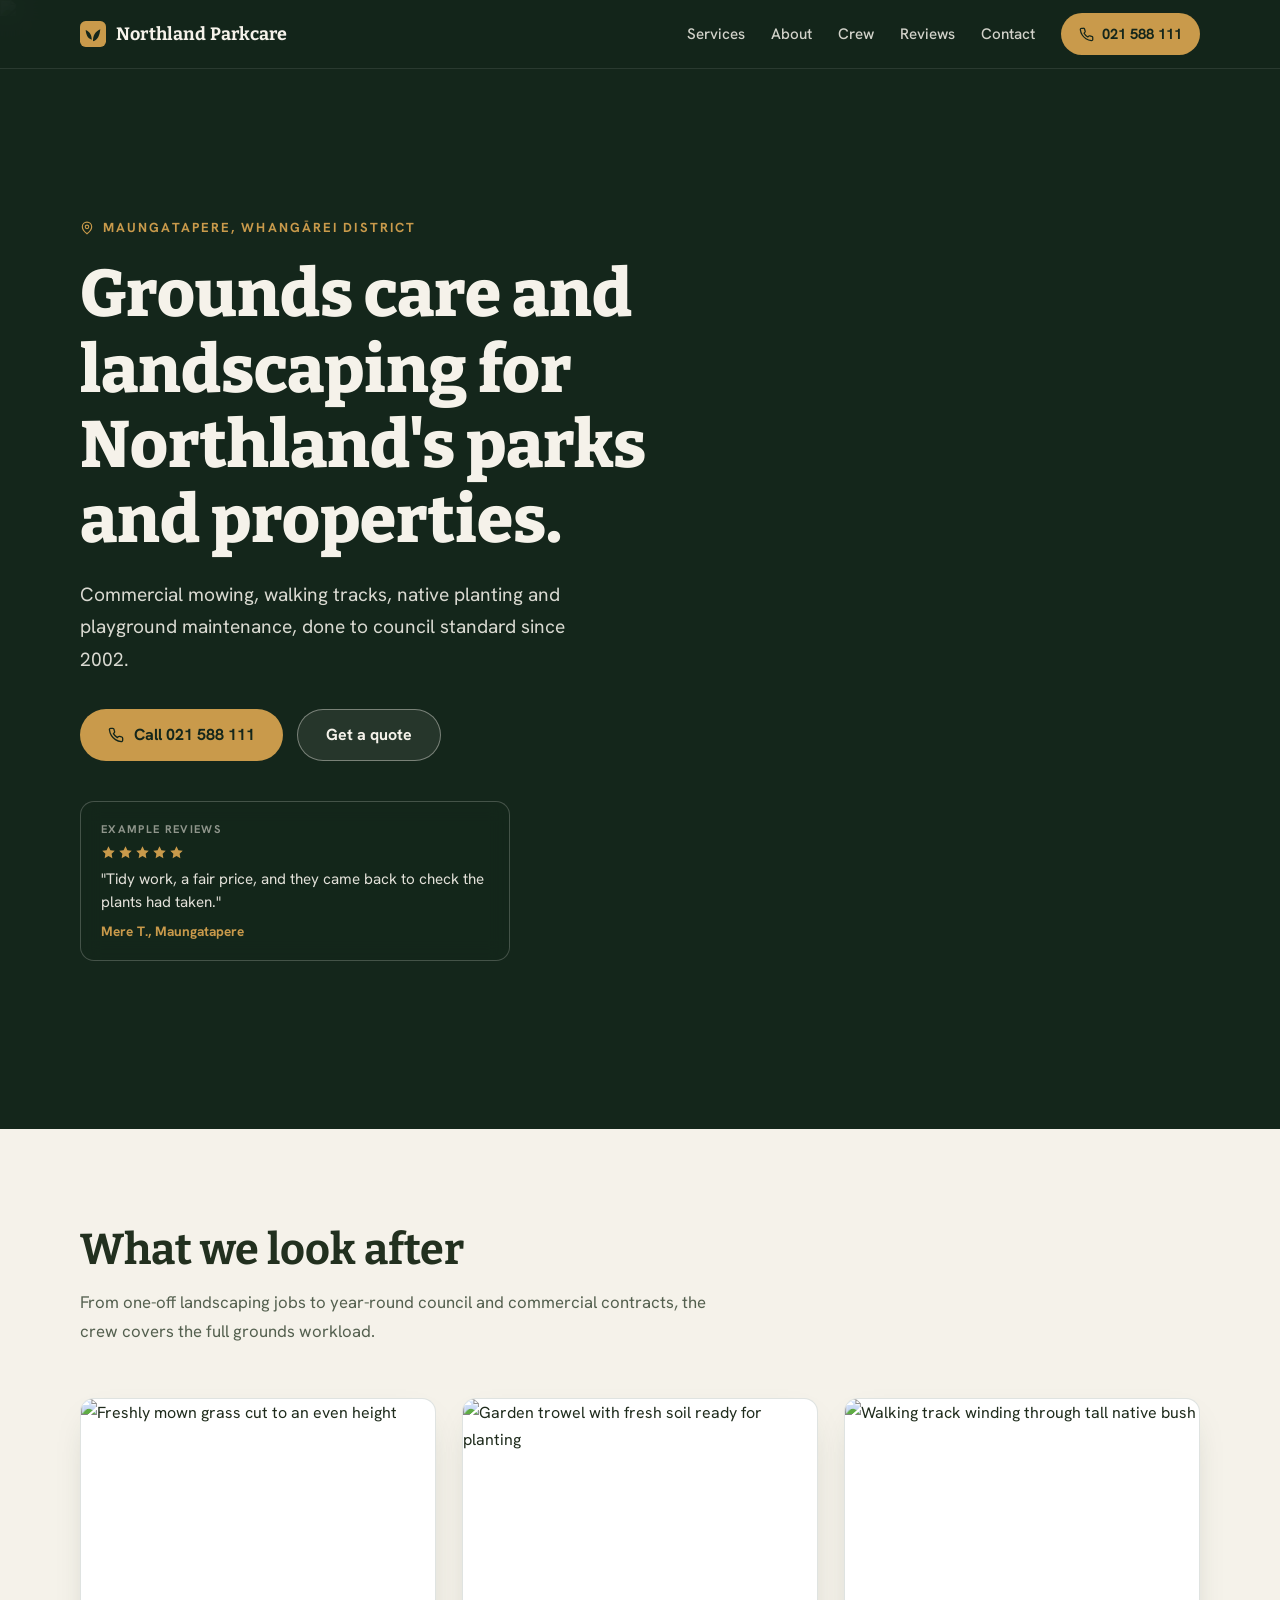
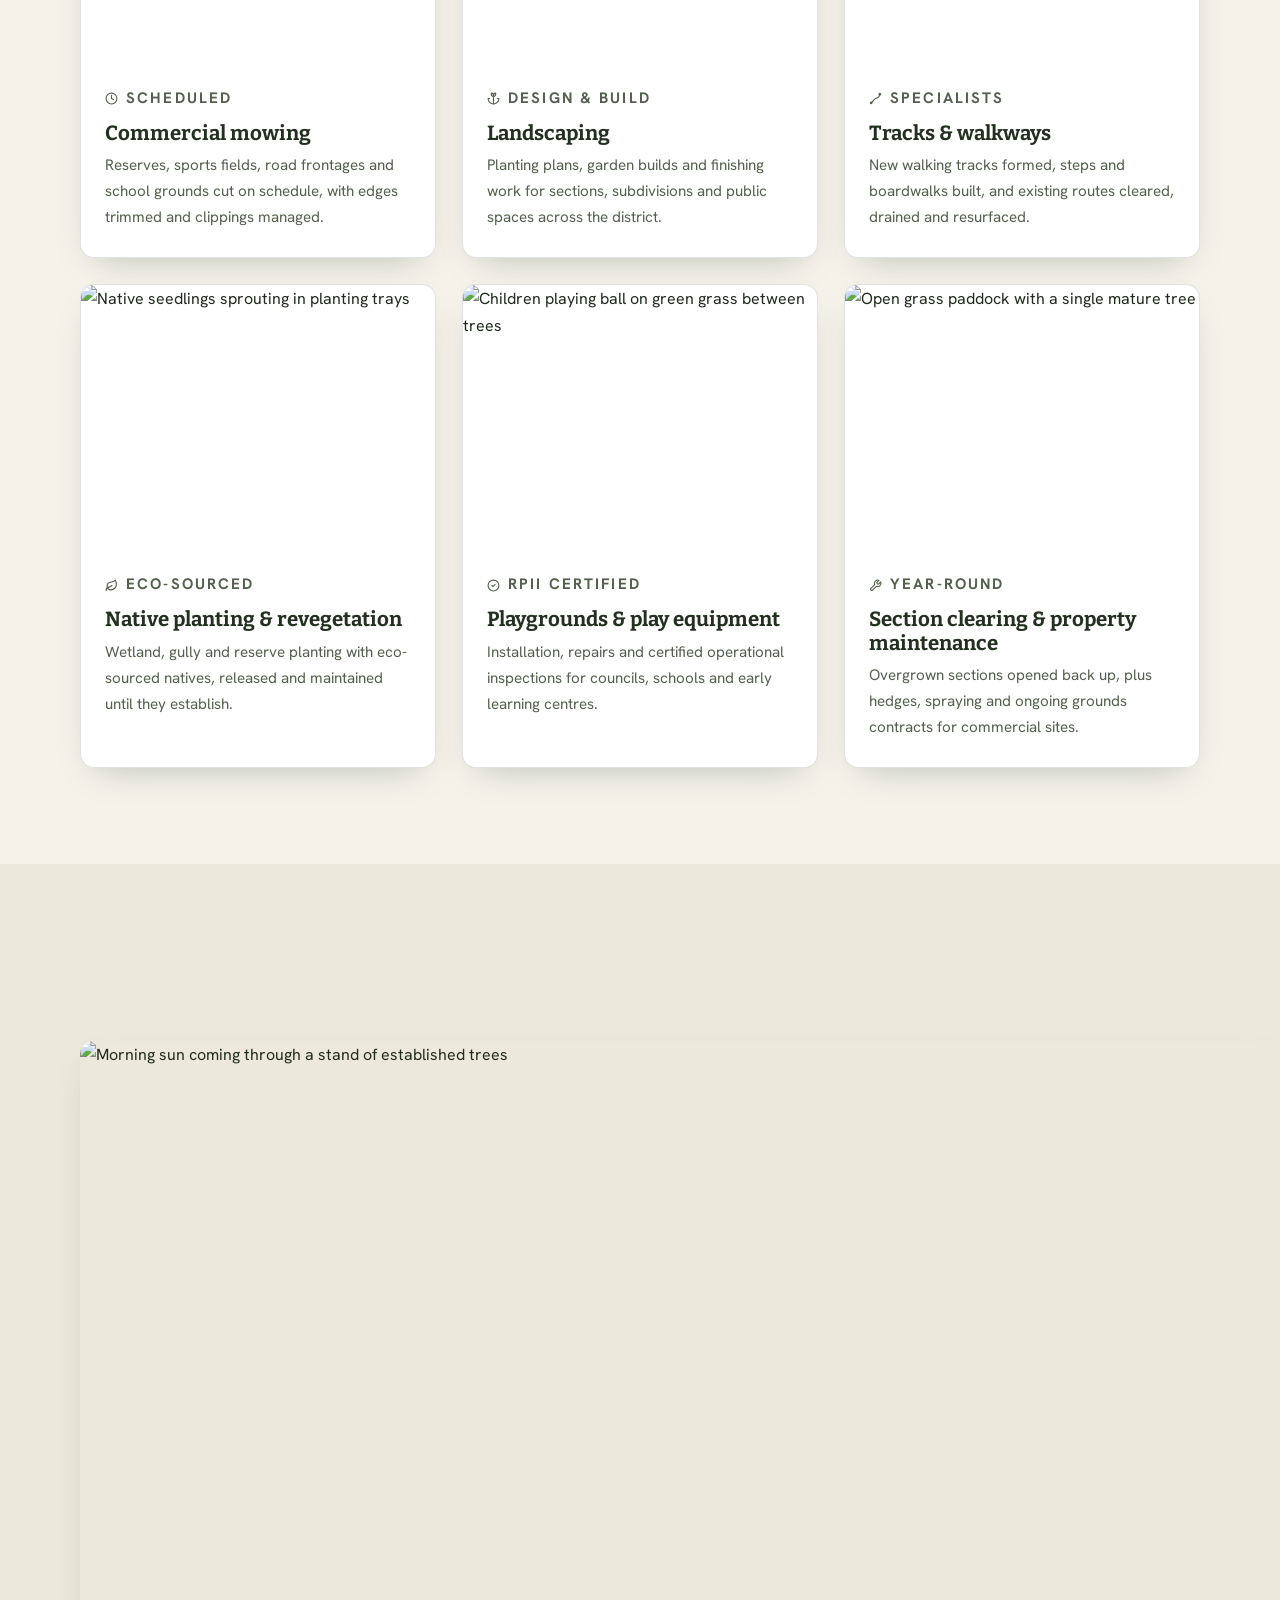
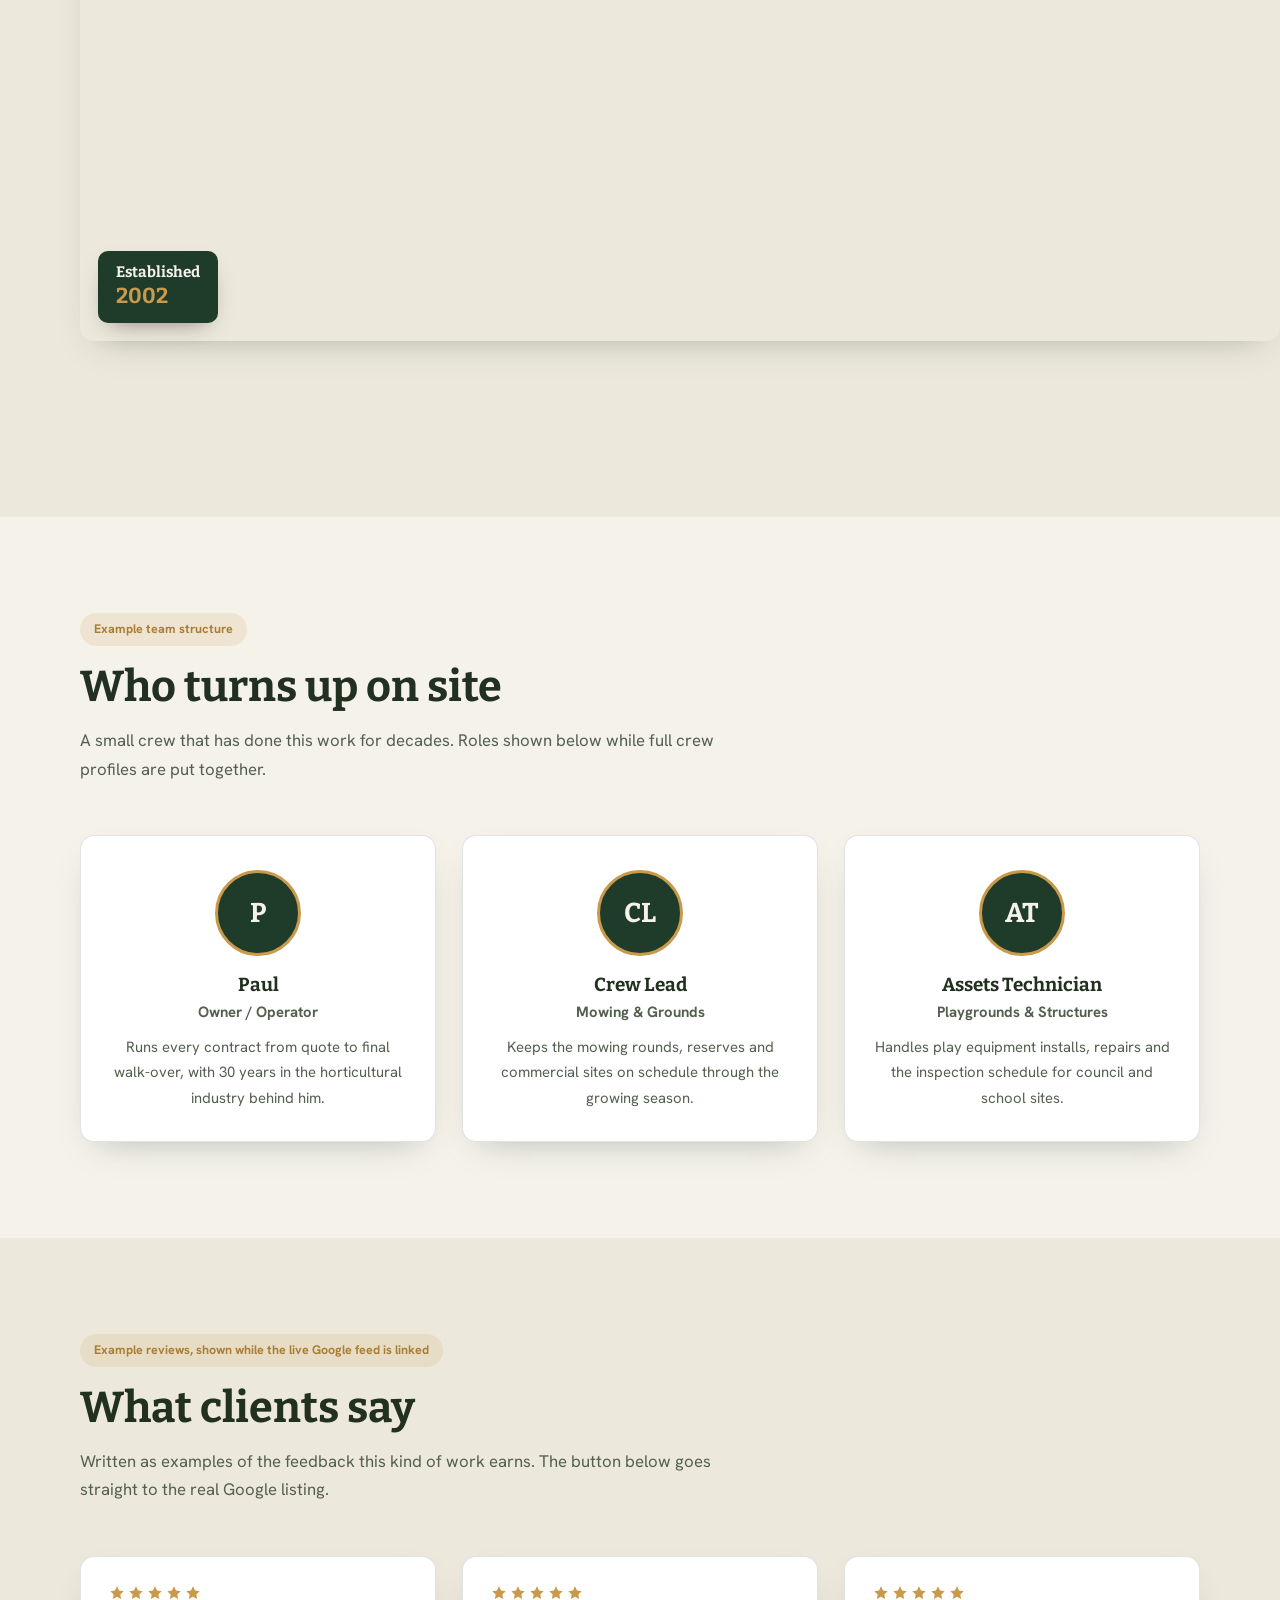
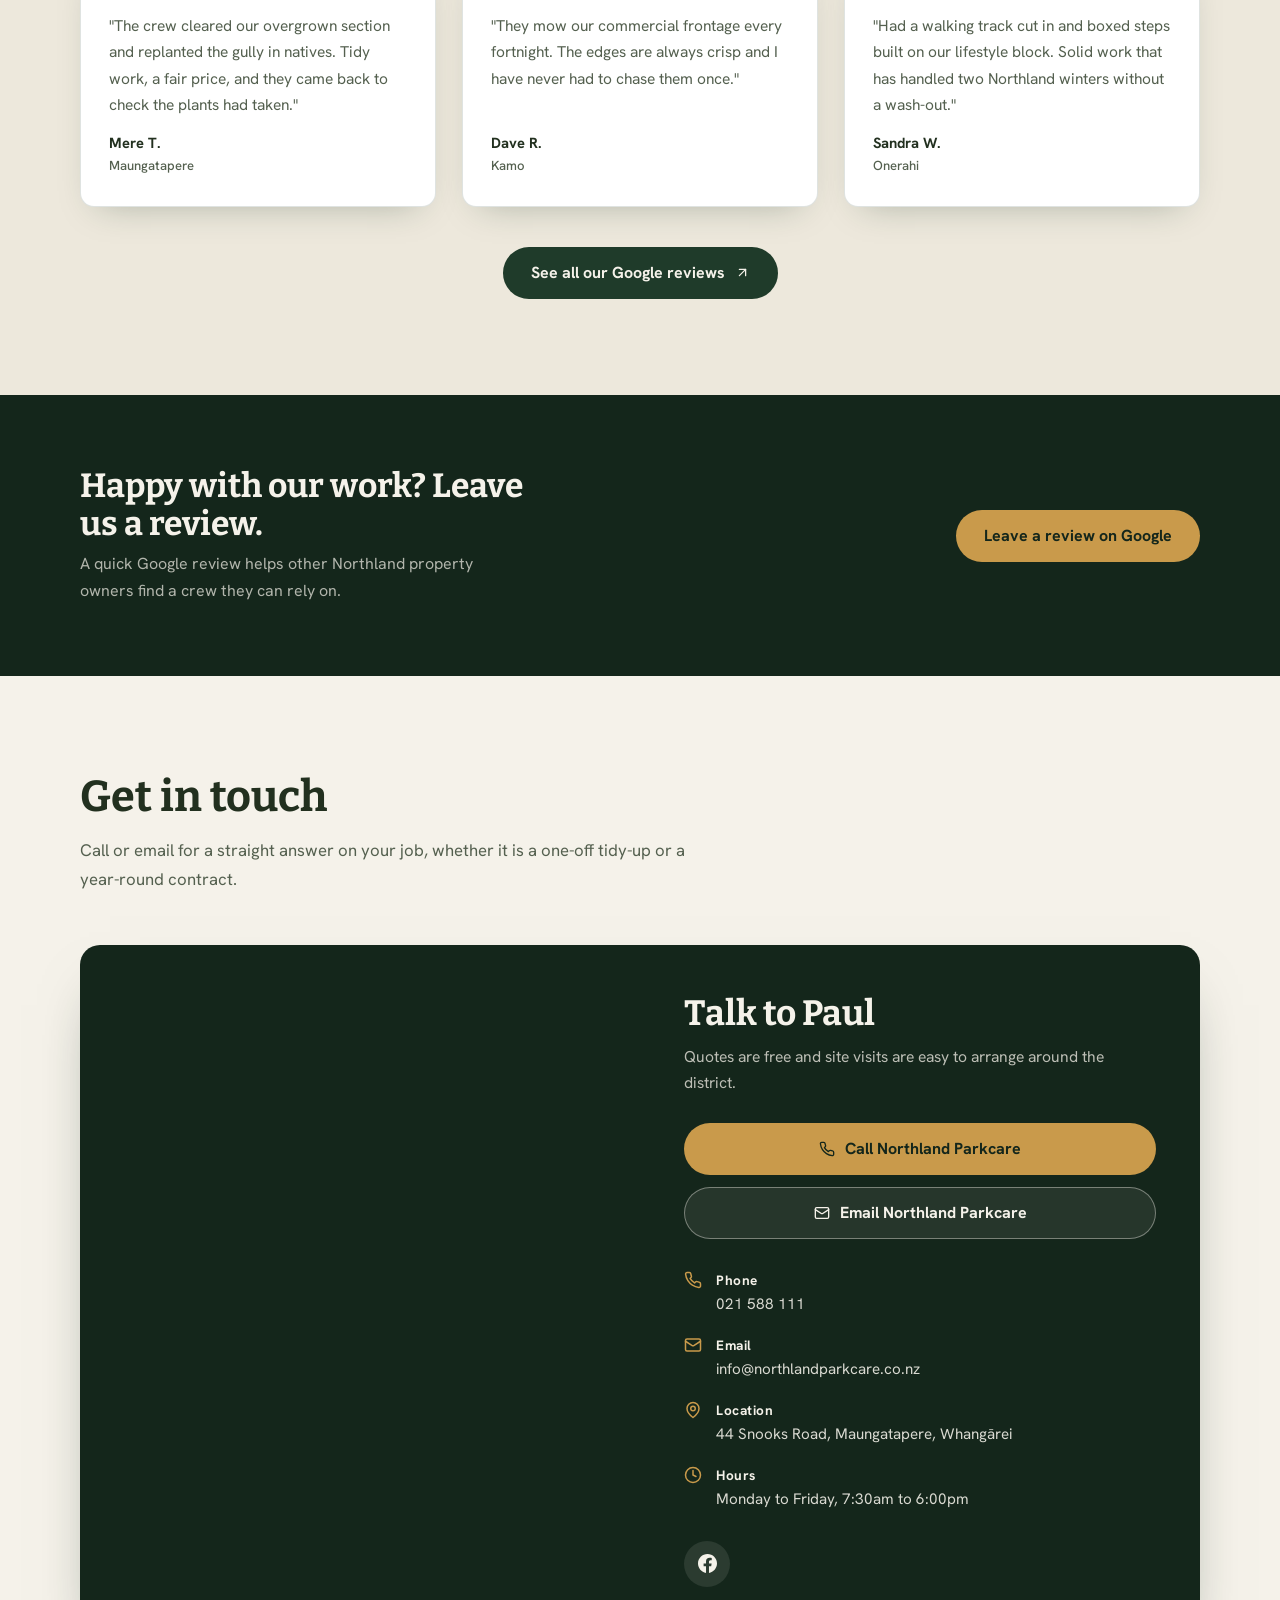
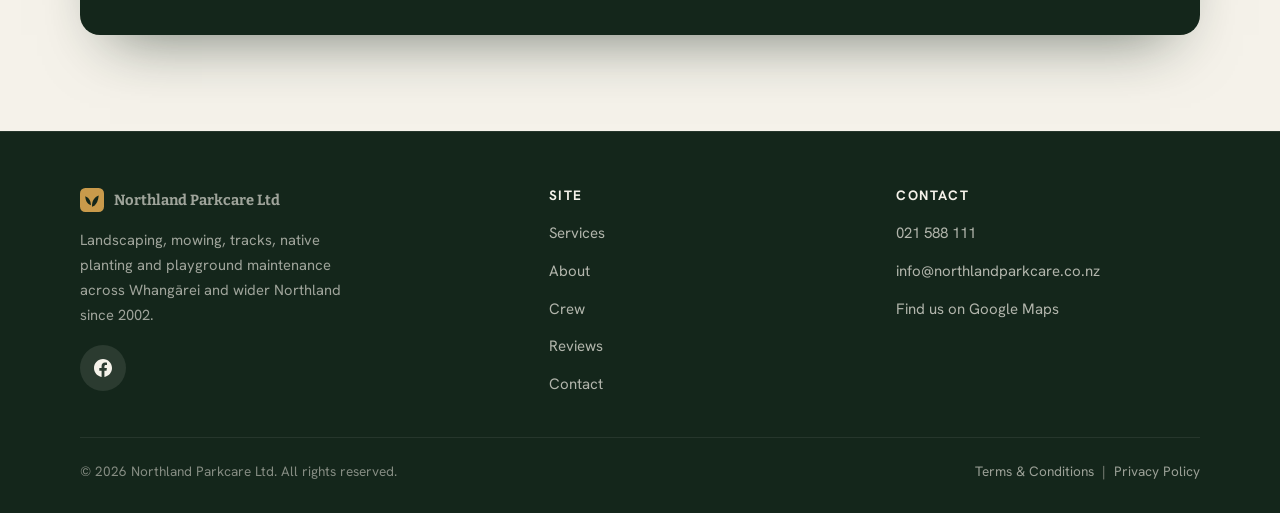
==== index.html @ 596f1400 "Initial build: Northland Parkcare Ltd" ====
<!DOCTYPE html>
<html lang="en-NZ">
<head>
<meta charset="UTF-8">
<meta name="viewport" content="width=device-width, initial-scale=1">
<title>Northland Parkcare Ltd | Landscaping &amp; Grounds Maintenance, Whangārei</title>
<meta name="description" content="Northland Parkcare Ltd: landscaping, commercial mowing, walking tracks, native planting and playground maintenance across Whangārei and Northland. Established 2002.">
<meta property="og:title" content="Northland Parkcare Ltd | Landscaping &amp; Grounds Maintenance, Whangārei">
<meta property="og:description" content="Council-grade grounds care, landscaping, tracks and playground maintenance across Northland since 2002.">
<meta property="og:type" content="website">
<meta property="og:image" content="https://images.unsplash.com/photo-1519331379826-f10be5486c6f?q=80&w=1200&auto=format&fit=crop">
<link rel="icon" href="data:image/svg+xml,%3Csvg xmlns='http://www.w3.org/2000/svg' viewBox='0 0 32 32'%3E%3Crect width='32' height='32' rx='7' fill='%231f3b2a'/%3E%3Cpath d='M16 25c0-7 2-12 9-15-1 8-3 13-9 15zm-1.5-2C9 21 7.5 16.5 7 11c5.5 2.5 7.5 6.5 7.5 12z' fill='%23c99a4b'/%3E%3C/svg%3E">
<link rel="preconnect" href="https://fonts.googleapis.com">
<link rel="preconnect" href="https://fonts.gstatic.com" crossorigin>
<link href="https://fonts.googleapis.com/css2?family=Bitter:wght@500;600;700;800&family=Hanken+Grotesk:wght@400;500;600;700&display=swap" rel="stylesheet">
<style>
:root{
  --green-950:#14261b;
  --green-900:#1f3b2a;
  --green-800:#2a4d37;
  --green-700:#3a6448;
  --gold:#c99a4b;
  --gold-deep:#a97e34;
  --bone:#f5f2ea;
  --bone-2:#ede8dc;
  --ink:#22301f;
  --ink-soft:#54604f;
  --line:rgba(31,59,42,.14);
  --radius:14px;
  --shadow:0 14px 34px -18px rgba(31,59,42,.35);
  --ease:cubic-bezier(.16,1,.3,1);
}
*{margin:0;padding:0;box-sizing:border-box}
html{scroll-behavior:smooth}
body{
  font-family:'Hanken Grotesk',sans-serif;
  color:var(--ink);
  background:var(--bone);
  line-height:1.7;
  font-size:16px;
  overflow-x:hidden;
}
img{max-width:100%;display:block;image-orientation:from-image}
h1,h2,h3{font-family:'Bitter',serif;line-height:1.15;color:var(--ink)}
a{color:inherit}
::selection{background:var(--green-800);color:var(--bone)}
:focus-visible{outline:3px solid var(--gold);outline-offset:3px;border-radius:4px}

/* opening animation */
#intro{
  position:fixed;inset:0;background:var(--green-950);z-index:200;
  display:flex;align-items:center;justify-content:center;
  animation:introOut .9s var(--ease) 1.15s forwards;
}
#intro .intro-mark{
  font-family:'Bitter',serif;font-weight:700;font-size:clamp(1.4rem,4vw,2.2rem);
  color:var(--bone);letter-spacing:.02em;opacity:0;
  animation:introIn .7s var(--ease) .15s forwards;
}
#intro .intro-mark span{color:var(--gold)}
@keyframes introIn{from{opacity:0;transform:translateY(14px)}to{opacity:1;transform:translateY(0)}}
@keyframes introOut{to{opacity:0;visibility:hidden}}

/* nav */
header{
  position:fixed;top:0;left:0;right:0;z-index:100;
  background:rgba(20,38,27,.86);
  backdrop-filter:blur(12px);-webkit-backdrop-filter:blur(12px);
  border-bottom:1px solid rgba(245,242,234,.1);
}
.nav-inner{
  max-width:1160px;margin:0 auto;padding:0 20px;height:68px;
  display:flex;align-items:center;justify-content:space-between;gap:16px;
}
.brand{
  font-family:'Bitter',serif;font-weight:700;font-size:1.12rem;color:var(--bone);
  text-decoration:none;letter-spacing:.01em;display:flex;align-items:center;gap:10px;white-space:nowrap;
}
.brand svg{flex:none}
.nav-links{display:flex;align-items:center;gap:26px;list-style:none}
.nav-links a{
  color:rgba(245,242,234,.85);text-decoration:none;font-weight:500;font-size:.95rem;
  transition:color .25s var(--ease);
}
.nav-links a:hover{color:var(--gold)}
.nav-phone{
  display:inline-flex;align-items:center;gap:8px;height:42px;padding:0 18px;
  background:var(--gold);color:var(--green-950)!important;border-radius:999px;
  font-weight:700!important;line-height:1;text-decoration:none;font-size:.92rem!important;
  transition:transform .25s var(--ease),background .25s var(--ease);
}
.nav-phone:hover{background:#d8ac5f;transform:translateY(-1px);color:var(--green-950)!important}
.nav-toggle{
  display:none;background:none;border:0;cursor:pointer;padding:10px;min-width:44px;min-height:44px;
}
.nav-toggle svg{stroke:var(--bone)}
.mobile-menu{
  display:none;background:var(--green-950);border-top:1px solid rgba(245,242,234,.1);
  padding:10px 20px 22px;
}
.mobile-menu a{
  display:flex;align-items:center;min-height:48px;color:var(--bone);text-decoration:none;
  font-weight:600;font-size:1.05rem;border-bottom:1px solid rgba(245,242,234,.08);
}
.mobile-menu a:last-child{border-bottom:0}
.mobile-menu .m-call{color:var(--gold)}
.menu-open .mobile-menu{display:block}

/* hero */
.hero{
  position:relative;min-height:100dvh;background:var(--green-950);
  display:flex;align-items:center;overflow:hidden;
}
.hero-slides{position:absolute;inset:0}
.hero-slide{
  position:absolute;inset:0;opacity:0;transition:opacity 1.6s ease;
}
.hero-slide.active{opacity:1}
.hero-slide img{
  width:100%;height:100%;object-fit:cover;
  filter:saturate(.85) contrast(1.05);
}
.hero-overlay{
  position:absolute;inset:0;
  background:linear-gradient(180deg,rgba(20,38,27,.72) 0%,rgba(20,38,27,.5) 45%,rgba(20,38,27,.78) 100%);
}
.hero-content{
  position:relative;z-index:2;max-width:1160px;margin:0 auto;padding:120px 20px 72px;width:100%;
}
.hero-eyebrow{
  display:inline-flex;align-items:center;gap:9px;
  font-size:.82rem;font-weight:700;letter-spacing:.16em;text-transform:uppercase;
  color:var(--gold);margin-bottom:18px;
}
.hero-eyebrow svg{flex:none}
.hero h1{
  font-size:clamp(2.4rem,5.6vw,4.1rem);font-weight:800;color:var(--bone);
  max-width:15ch;margin-bottom:20px;
}
.hero-sub{
  font-size:clamp(1.02rem,1.6vw,1.2rem);color:rgba(245,242,234,.88);
  max-width:46ch;margin-bottom:32px;
}
.hero-ctas{display:flex;flex-wrap:wrap;gap:14px;margin-bottom:40px}
.btn{
  display:inline-flex;align-items:center;justify-content:center;gap:10px;
  min-height:52px;padding:0 28px;border-radius:999px;text-decoration:none;
  font-weight:700;font-size:1rem;line-height:1;cursor:pointer;border:0;
  transition:transform .25s var(--ease),background .25s var(--ease),box-shadow .25s var(--ease);
}
.btn:active{transform:scale(.98)}
.btn-gold{background:var(--gold);color:var(--green-950)}
.btn-gold:hover{background:#d8ac5f;transform:translateY(-2px);box-shadow:0 12px 26px -12px rgba(0,0,0,.5)}
.btn-ghost{
  background:rgba(245,242,234,.08);color:var(--bone);
  border:1px solid rgba(245,242,234,.4);
}
.btn-ghost:hover{background:rgba(245,242,234,.16);transform:translateY(-2px)}
.hero-review{
  max-width:430px;background:rgba(20,38,27,.42);
  border:1px solid rgba(245,242,234,.22);border-radius:var(--radius);
  backdrop-filter:blur(10px);-webkit-backdrop-filter:blur(10px);
  padding:18px 20px;
}
.hero-review .hr-tag{
  font-size:.7rem;font-weight:700;letter-spacing:.12em;text-transform:uppercase;
  color:rgba(245,242,234,.55);margin-bottom:6px;
}
.hero-review .stars{color:var(--gold);display:flex;gap:2px;margin-bottom:8px}
.hero-quote-wrap{position:relative;min-height:74px}
.hero-quote{
  position:absolute;inset:0;opacity:0;transition:opacity .8s ease;
  color:rgba(245,242,234,.92);font-size:.95rem;line-height:1.55;
}
.hero-quote.active{opacity:1}
.hero-quote .hq-name{
  display:block;margin-top:6px;font-weight:700;font-size:.85rem;color:var(--gold);
}

/* sections */
section{padding:96px 0}
.wrap{max-width:1160px;margin:0 auto;padding:0 20px}
.sec-head{max-width:640px;margin-bottom:52px}
.sec-head h2{font-size:clamp(1.9rem,3.6vw,2.7rem);font-weight:700;margin-bottom:14px}
.sec-head p{color:var(--ink-soft);font-size:1.05rem}
.reveal{opacity:0;transform:translateY(26px);transition:opacity .8s var(--ease),transform .8s var(--ease)}
.reveal.in{opacity:1;transform:translateY(0)}

/* services */
#services{background:var(--bone)}
.svc-grid{display:grid;grid-template-columns:repeat(3,1fr);gap:26px}
.svc-card{
  background:#fff;border-radius:var(--radius);overflow:hidden;
  border:1px solid var(--line);box-shadow:var(--shadow);
  transition:transform .35s var(--ease),box-shadow .35s var(--ease);
  display:flex;flex-direction:column;
}
.svc-card:hover{transform:translateY(-6px);box-shadow:0 24px 44px -20px rgba(31,59,42,.45)}
.svc-card .svc-img{aspect-ratio:4/3;overflow:hidden}
.svc-card .svc-img img{
  width:100%;height:100%;object-fit:cover;
  filter:saturate(.85) contrast(1.05);
  transition:transform .6s var(--ease);
}
.svc-card:hover .svc-img img{transform:scale(1.05)}
.svc-body{padding:22px 24px 26px}
.svc-label{
  display:inline-flex;align-items:center;gap:8px;
  font-size:.72rem;font-weight:700;letter-spacing:.14em;text-transform:uppercase;
  color:var(--gold-deep);margin-bottom:10px;
}
.svc-body h3{font-size:1.28rem;font-weight:700;margin-bottom:8px}
.svc-body p{color:var(--ink-soft);font-size:.95rem}

/* about */
#about{background:var(--bone-2)}
.about-grid{display:grid;grid-template-columns:1fr 1.05fr;gap:56px;align-items:center}
.about-photo{position:relative}
.about-photo img{
  width:100%;aspect-ratio:4/3;object-fit:cover;border-radius:var(--radius);
  filter:saturate(.85) contrast(1.05);box-shadow:var(--shadow);
}
.about-photo .corner-tag{
  position:absolute;left:18px;bottom:18px;background:var(--green-900);color:var(--bone);
  border-radius:10px;padding:12px 18px;font-family:'Bitter',serif;font-weight:700;
  font-size:.95rem;line-height:1.3;box-shadow:0 10px 24px -12px rgba(0,0,0,.5);
}
.about-photo .corner-tag em{display:block;font-style:normal;color:var(--gold);font-size:1.35rem}
.about-copy h2{font-size:clamp(1.9rem,3.4vw,2.6rem);margin-bottom:18px}
.about-copy p{color:var(--ink-soft);margin-bottom:16px}
.check-list{list-style:none;margin-top:26px;display:grid;gap:14px}
.check-list li{display:flex;gap:12px;align-items:flex-start;font-weight:600}
.check-list svg{flex:none;margin-top:3px;color:var(--gold-deep)}

/* crew */
#crew{background:var(--bone)}
.badge{
  display:inline-block;background:rgba(201,154,75,.16);color:var(--gold-deep);
  font-size:.78rem;font-weight:700;
  padding:6px 14px;border-radius:999px;margin-bottom:16px;
}
.crew-grid{display:grid;grid-template-columns:repeat(3,1fr);gap:26px}
.crew-card{
  background:#fff;border:1px solid var(--line);border-radius:var(--radius);
  padding:34px 26px 30px;text-align:center;box-shadow:var(--shadow);
  transition:transform .35s var(--ease);
}
.crew-card:hover{transform:translateY(-5px)}
.avatar{
  width:86px;height:86px;border-radius:50%;margin:0 auto 18px;
  background:var(--green-900);border:3px solid var(--gold);
  display:flex;align-items:center;justify-content:center;
  font-family:'Bitter',serif;font-weight:700;font-size:1.7rem;color:var(--bone);
}
.crew-card h3{font-size:1.18rem;margin-bottom:4px}
.crew-role{color:var(--gold-deep);font-weight:700;font-size:.88rem;margin-bottom:10px}
.crew-card p{color:var(--ink-soft);font-size:.93rem}

/* reviews */
#reviews{background:var(--bone-2)}
.rev-grid{display:grid;grid-template-columns:repeat(3,1fr);gap:26px;margin-bottom:40px}
.rev-card{
  background:#fff;border:1px solid var(--line);border-radius:var(--radius);
  padding:28px;box-shadow:var(--shadow);display:flex;flex-direction:column;gap:12px;
  transition:transform .35s var(--ease);
}
.rev-card:hover{transform:translateY(-5px)}
.rev-card .stars{display:flex;gap:3px;color:var(--gold)}
.rev-card blockquote{color:var(--ink-soft);font-size:.97rem;flex:1}
.rev-card .rev-name{font-weight:700;font-size:.92rem}
.rev-card .rev-name span{display:block;font-weight:500;color:var(--ink-soft);font-size:.82rem}
.rev-actions{display:flex;justify-content:center}
.btn-green{background:var(--green-900);color:var(--bone)}
.btn-green:hover{background:var(--green-800);transform:translateY(-2px)}

/* review banner */
.rev-banner{
  background:var(--green-950);padding:72px 0;position:relative;overflow:hidden;
}
.rev-banner .wrap{
  display:flex;align-items:center;justify-content:space-between;gap:28px;flex-wrap:wrap;position:relative;z-index:1;
}
.rev-banner h2{color:var(--bone);font-size:clamp(1.5rem,3vw,2.1rem);max-width:22ch}
.rev-banner p{color:rgba(245,242,234,.7);margin-top:6px;max-width:44ch}

/* contact */
#contact{background:var(--bone)}
.contact-card{
  max-width:1120px;margin:0 auto;background:var(--green-950);border-radius:20px;
  overflow:hidden;display:grid;grid-template-columns:1fr 1fr;box-shadow:0 30px 60px -30px rgba(20,38,27,.6);
}
.contact-map{min-height:100%;position:relative}
.contact-map iframe{
  position:absolute;inset:0;width:100%;height:100%;border:0;display:block;
  filter:saturate(.9);
}
.contact-info{padding:48px 44px}
.contact-info h2{color:var(--bone);font-size:clamp(1.7rem,3vw,2.2rem);margin-bottom:10px}
.contact-info>p{color:rgba(245,242,234,.75);margin-bottom:26px;font-size:.98rem}
.contact-btns{display:grid;gap:12px;margin-bottom:30px}
.contact-btns .btn{width:100%}
.info-rows{display:grid;gap:16px;margin-bottom:28px}
.info-row{display:flex;gap:14px;align-items:flex-start;color:rgba(245,242,234,.88);font-size:.95rem}
.info-row svg{flex:none;color:var(--gold);margin-top:2px}
.info-row strong{display:block;color:var(--bone);font-size:.85rem;letter-spacing:.04em}
.info-row a{color:rgba(245,242,234,.88);text-decoration:none}
.info-row a:hover{color:var(--gold)}
.social-row{display:flex;gap:12px}
.social-link{
  width:46px;height:46px;border-radius:50%;display:flex;align-items:center;justify-content:center;
  background:rgba(245,242,234,.1);color:var(--bone);transition:background .25s var(--ease),transform .25s var(--ease);
}
.social-link:hover{background:var(--gold);color:var(--green-950);transform:translateY(-2px)}

/* footer */
footer{background:var(--green-950);border-top:1px solid rgba(245,242,234,.08);padding:56px 0 30px}
.foot-grid{display:grid;grid-template-columns:1.4fr 1fr 1fr;gap:44px;margin-bottom:40px}
.foot-brand{
  font-family:'Bitter',serif;font-weight:700;font-size:1.2rem;color:var(--bone);
  display:flex;align-items:center;gap:10px;margin-bottom:14px;
}
.foot-grid p{color:rgba(245,242,234,.62);font-size:.92rem;max-width:36ch}
.foot-grid h3{
  color:var(--bone);font-family:'Hanken Grotesk',sans-serif;font-size:.85rem;
  letter-spacing:.1em;text-transform:uppercase;margin-bottom:16px;font-weight:700;
}
.foot-grid ul{list-style:none;display:grid;gap:10px}
.foot-grid ul a{color:rgba(245,242,234,.7);text-decoration:none;font-size:.94rem;transition:color .25s var(--ease)}
.foot-grid ul a:hover{color:var(--gold)}
.foot-social{display:flex;gap:10px;margin-top:18px}
.foot-bottom{
  border-top:1px solid rgba(245,242,234,.08);padding-top:22px;
  display:flex;justify-content:space-between;gap:14px;flex-wrap:wrap;
  color:rgba(245,242,234,.5);font-size:.85rem;
}
.foot-bottom a{color:rgba(245,242,234,.6);text-decoration:none}
.foot-bottom a:hover{color:var(--gold)}

/* responsive */
@media(max-width:960px){
  .svc-grid,.crew-grid,.rev-grid{grid-template-columns:repeat(2,1fr)}
  .about-grid{grid-template-columns:1fr;gap:36px}
  .contact-card{grid-template-columns:1fr}
  .contact-map{min-height:340px;order:2}
  .contact-info{order:1}
  .foot-grid{grid-template-columns:1fr 1fr}
}
@media(max-width:640px){
  section{padding:72px 0}
  .nav-links{display:none}
  .nav-toggle{display:block}
  .svc-grid,.crew-grid,.rev-grid{grid-template-columns:1fr}
  .foot-grid{grid-template-columns:1fr}
  .hero-content{padding:110px 20px 60px}
  .contact-info{padding:36px 24px}
  .rev-banner .wrap{flex-direction:column;align-items:flex-start}
}
@media(prefers-reduced-motion:reduce){
  html{scroll-behavior:auto}
  *,*::before,*::after{animation-duration:.01ms!important;animation-iteration-count:1!important;transition-duration:.01ms!important}
  .reveal{opacity:1;transform:none}
  #intro{display:none}
}
</style>
</head>
<body>

<div id="intro" aria-hidden="true"><div class="intro-mark">Northland <span>Parkcare</span></div></div>

<header id="header">
  <div class="nav-inner">
    <a class="brand" href="#top" aria-label="Northland Parkcare Ltd home">
      <svg width="26" height="26" viewBox="0 0 32 32" fill="none" aria-hidden="true"><rect width="32" height="32" rx="7" fill="#c99a4b"/><path d="M16 25c0-7 2-12 9-15-1 8-3 13-9 15zm-1.5-2C9 21 7.5 16.5 7 11c5.5 2.5 7.5 6.5 7.5 12z" fill="#14261b"/></svg>
      Northland Parkcare
    </a>
    <ul class="nav-links">
      <li><a href="#services">Services</a></li>
      <li><a href="#about">About</a></li>
      <li><a href="#crew">Crew</a></li>
      <li><a href="#reviews">Reviews</a></li>
      <li><a href="#contact">Contact</a></li>
      <li><a class="nav-phone" href="tel:+6421588111">
        <svg width="15" height="15" viewBox="0 0 24 24" fill="none" stroke="currentColor" stroke-width="2" stroke-linecap="round" stroke-linejoin="round" aria-hidden="true"><path d="M22 16.92v3a2 2 0 0 1-2.18 2 19.79 19.79 0 0 1-8.63-3.07 19.5 19.5 0 0 1-6-6 19.79 19.79 0 0 1-3.07-8.67A2 2 0 0 1 4.11 2h3a2 2 0 0 1 2 1.72c.127.96.361 1.903.7 2.81a2 2 0 0 1-.45 2.11L8.09 9.91a16 16 0 0 0 6 6l1.27-1.27a2 2 0 0 1 2.11-.45c.907.339 1.85.573 2.81.7A2 2 0 0 1 22 16.92z"/></svg>
        021 588 111
      </a></li>
    </ul>
    <button class="nav-toggle" aria-label="Open menu" aria-expanded="false">
      <svg width="26" height="26" viewBox="0 0 24 24" fill="none" stroke-width="2" stroke="currentColor" stroke-linecap="round" aria-hidden="true"><line x1="3" y1="7" x2="21" y2="7"/><line x1="3" y1="12" x2="21" y2="12"/><line x1="3" y1="17" x2="21" y2="17"/></svg>
    </button>
  </div>
  <nav class="mobile-menu" aria-label="Mobile">
    <a href="#services">Services</a>
    <a href="#about">About</a>
    <a href="#crew">Crew</a>
    <a href="#reviews">Reviews</a>
    <a href="#contact">Contact</a>
    <a class="m-call" href="tel:+6421588111">Call 021 588 111</a>
  </nav>
</header>

<section class="hero" id="top">
  <div class="hero-slides" aria-hidden="true">
    <div class="hero-slide active"><img src="https://images.unsplash.com/photo-1519331379826-f10be5486c6f?q=80&w=1900&auto=format&fit=crop" alt="Tree-lined park avenue with freshly mown grass" fetchpriority="high"></div>
    <div class="hero-slide"><img src="https://images.unsplash.com/photo-1568480289356-5a75d0fd47fc?q=80&w=1900&auto=format&fit=crop" alt="Sunlight through mature trees over open parkland" loading="lazy"></div>
    <div class="hero-slide"><img src="https://images.unsplash.com/photo-1476231682828-37e571bc172f?q=80&w=1900&auto=format&fit=crop" alt="Aerial view of a track winding through native forest" loading="lazy"></div>
  </div>
  <div class="hero-overlay" aria-hidden="true"></div>
  <div class="hero-content">
    <p class="hero-eyebrow">
      <svg width="14" height="14" viewBox="0 0 24 24" fill="none" stroke="currentColor" stroke-width="2" stroke-linecap="round" stroke-linejoin="round" aria-hidden="true"><path d="M20 10c0 6-8 12-8 12s-8-6-8-12a8 8 0 0 1 16 0Z"/><circle cx="12" cy="10" r="3"/></svg>
      Maungatapere, Whangārei District
    </p>
    <h1>Grounds care and landscaping for Northland's parks and properties.</h1>
    <p class="hero-sub">Commercial mowing, walking tracks, native planting and playground maintenance, done to council standard since 2002.</p>
    <div class="hero-ctas">
      <a class="btn btn-gold" href="tel:+6421588111">
        <svg width="16" height="16" viewBox="0 0 24 24" fill="none" stroke="currentColor" stroke-width="2" stroke-linecap="round" stroke-linejoin="round" aria-hidden="true"><path d="M22 16.92v3a2 2 0 0 1-2.18 2 19.79 19.79 0 0 1-8.63-3.07 19.5 19.5 0 0 1-6-6 19.79 19.79 0 0 1-3.07-8.67A2 2 0 0 1 4.11 2h3a2 2 0 0 1 2 1.72c.127.96.361 1.903.7 2.81a2 2 0 0 1-.45 2.11L8.09 9.91a16 16 0 0 0 6 6l1.27-1.27a2 2 0 0 1 2.11-.45c.907.339 1.85.573 2.81.7A2 2 0 0 1 22 16.92z"/></svg>
        Call 021 588 111
      </a>
      <a class="btn btn-ghost" href="#contact">Get a quote</a>
    </div>
    <div class="hero-review" id="heroReview">
      <p class="hr-tag">Example reviews</p>
      <div class="stars" aria-label="Five star rating">
        <svg width="15" height="15" viewBox="0 0 24 24" fill="currentColor" aria-hidden="true"><path d="M12 2l3.09 6.26L22 9.27l-5 4.87 1.18 6.88L12 17.77l-6.18 3.25L7 14.14 2 9.27l6.91-1.01z"/></svg>
        <svg width="15" height="15" viewBox="0 0 24 24" fill="currentColor" aria-hidden="true"><path d="M12 2l3.09 6.26L22 9.27l-5 4.87 1.18 6.88L12 17.77l-6.18 3.25L7 14.14 2 9.27l6.91-1.01z"/></svg>
        <svg width="15" height="15" viewBox="0 0 24 24" fill="currentColor" aria-hidden="true"><path d="M12 2l3.09 6.26L22 9.27l-5 4.87 1.18 6.88L12 17.77l-6.18 3.25L7 14.14 2 9.27l6.91-1.01z"/></svg>
        <svg width="15" height="15" viewBox="0 0 24 24" fill="currentColor" aria-hidden="true"><path d="M12 2l3.09 6.26L22 9.27l-5 4.87 1.18 6.88L12 17.77l-6.18 3.25L7 14.14 2 9.27l6.91-1.01z"/></svg>
        <svg width="15" height="15" viewBox="0 0 24 24" fill="currentColor" aria-hidden="true"><path d="M12 2l3.09 6.26L22 9.27l-5 4.87 1.18 6.88L12 17.77l-6.18 3.25L7 14.14 2 9.27l6.91-1.01z"/></svg>
      </div>
      <div class="hero-quote-wrap" id="heroQuotes"></div>
    </div>
  </div>
</section>

<section id="services">
  <div class="wrap">
    <div class="sec-head reveal">
      <h2>What we look after</h2>
      <p>From one-off landscaping jobs to year-round council and commercial contracts, the crew covers the full grounds workload.</p>
    </div>
    <div class="svc-grid">
      <article class="svc-card reveal">
        <div class="svc-img"><img src="https://images.unsplash.com/photo-1558904541-efa843a96f01?q=80&w=900&auto=format&fit=crop" alt="Freshly mown grass cut to an even height" loading="lazy" width="900" height="675"></div>
        <div class="svc-body">
          <p class="svc-label"><svg width="13" height="13" viewBox="0 0 24 24" fill="none" stroke="currentColor" stroke-width="2" stroke-linecap="round" stroke-linejoin="round" aria-hidden="true"><circle cx="12" cy="12" r="10"/><path d="M12 6v6l4 2"/></svg>Scheduled</p>
          <h3>Commercial mowing</h3>
          <p>Reserves, sports fields, road frontages and school grounds cut on schedule, with edges trimmed and clippings managed.</p>
        </div>
      </article>
      <article class="svc-card reveal">
        <div class="svc-img"><img src="https://images.unsplash.com/photo-1416879595882-3373a0480b5b?q=80&w=900&auto=format&fit=crop" alt="Garden trowel with fresh soil ready for planting" loading="lazy" width="900" height="675"></div>
        <div class="svc-body">
          <p class="svc-label"><svg width="13" height="13" viewBox="0 0 24 24" fill="none" stroke="currentColor" stroke-width="2" stroke-linecap="round" stroke-linejoin="round" aria-hidden="true"><path d="M12 22V8"/><path d="M5 12H2a10 10 0 0 0 10 10 10 10 0 0 0 10-10h-3"/><path d="M12 8a4 4 0 0 0 4-4V2a4 4 0 0 0-4 4 4 4 0 0 0-4-4v2a4 4 0 0 0 4 4z"/></svg>Design &amp; build</p>
          <h3>Landscaping</h3>
          <p>Planting plans, garden builds and finishing work for sections, subdivisions and public spaces across the district.</p>
        </div>
      </article>
      <article class="svc-card reveal">
        <div class="svc-img"><img src="https://images.unsplash.com/photo-1441974231531-c6227db76b6e?q=80&w=900&auto=format&fit=crop" alt="Walking track winding through tall native bush" loading="lazy" width="900" height="675"></div>
        <div class="svc-body">
          <p class="svc-label"><svg width="13" height="13" viewBox="0 0 24 24" fill="none" stroke="currentColor" stroke-width="2" stroke-linecap="round" stroke-linejoin="round" aria-hidden="true"><path d="M4 20c4-2 4-6 8-8s8-2 8-8"/><circle cx="4" cy="20" r="1.5"/><circle cx="20" cy="4" r="1.5"/></svg>Specialists</p>
          <h3>Tracks &amp; walkways</h3>
          <p>New walking tracks formed, steps and boardwalks built, and existing routes cleared, drained and resurfaced.</p>
        </div>
      </article>
      <article class="svc-card reveal">
        <div class="svc-img"><img src="https://images.unsplash.com/photo-1466692476868-aef1dfb1e735?q=80&w=900&auto=format&fit=crop" alt="Native seedlings sprouting in planting trays" loading="lazy" width="900" height="675"></div>
        <div class="svc-body">
          <p class="svc-label"><svg width="13" height="13" viewBox="0 0 24 24" fill="none" stroke="currentColor" stroke-width="2" stroke-linecap="round" stroke-linejoin="round" aria-hidden="true"><path d="M11 20A7 7 0 0 1 9.8 6.1C15.5 5 17 4.48 19 2c1 2 2 4.18 2 8 0 5.5-4.78 10-10 10Z"/><path d="M2 21c0-3 1.85-5.36 5.08-6C9.5 14.52 12 13 13 12"/></svg>Eco-sourced</p>
          <h3>Native planting &amp; revegetation</h3>
          <p>Wetland, gully and reserve planting with eco-sourced natives, released and maintained until they establish.</p>
        </div>
      </article>
      <article class="svc-card reveal">
        <div class="svc-img"><img src="https://images.unsplash.com/photo-1502086223501-7ea6ecd79368?q=80&w=900&auto=format&fit=crop" alt="Children playing ball on green grass between trees" loading="lazy" width="900" height="675"></div>
        <div class="svc-body">
          <p class="svc-label"><svg width="13" height="13" viewBox="0 0 24 24" fill="none" stroke="currentColor" stroke-width="2" stroke-linecap="round" stroke-linejoin="round" aria-hidden="true"><path d="M9 12l2 2 4-4"/><circle cx="12" cy="12" r="10"/></svg>RPII certified</p>
          <h3>Playgrounds &amp; play equipment</h3>
          <p>Installation, repairs and certified operational inspections for councils, schools and early learning centres.</p>
        </div>
      </article>
      <article class="svc-card reveal">
        <div class="svc-img"><img src="https://images.unsplash.com/photo-1502082553048-f009c37129b9?q=80&w=900&auto=format&fit=crop" alt="Open grass paddock with a single mature tree" loading="lazy" width="900" height="675"></div>
        <div class="svc-body">
          <p class="svc-label"><svg width="13" height="13" viewBox="0 0 24 24" fill="none" stroke="currentColor" stroke-width="2" stroke-linecap="round" stroke-linejoin="round" aria-hidden="true"><path d="M14.7 6.3a1 1 0 0 0 0 1.4l1.6 1.6a1 1 0 0 0 1.4 0l3.77-3.77a6 6 0 0 1-7.94 7.94l-6.91 6.91a2.12 2.12 0 0 1-3-3l6.91-6.91a6 6 0 0 1 7.94-7.94l-3.76 3.76z"/></svg>Year-round</p>
          <h3>Section clearing &amp; property maintenance</h3>
          <p>Overgrown sections opened back up, plus hedges, spraying and ongoing grounds contracts for commercial sites.</p>
        </div>
      </article>
    </div>
  </div>
</section>

<section id="about">
  <div class="wrap">
    <div class="about-grid">
      <div class="about-photo reveal">
        <img src="https://images.unsplash.com/photo-1523712999610-f77fbcfc3843?q=80&w=1200&auto=format&fit=crop" alt="Morning sun coming through a stand of established trees" loading="lazy" width="1200" height="900">
        <div class="corner-tag">Established<em>2002</em></div>
      </div>
      <div class="about-copy reveal">
        <h2>Thirty years working Northland ground</h2>
        <p>Northland Parkcare has looked after parks, reserves and private properties from its Maungatapere base since 2002. The rule on every job is simple: turn up when agreed, do the work properly, leave the site tidy.</p>
        <p>Behind that sits more than 30 years in the horticultural industry and over 20 years of council-approved contracting, including playground and skatepark maintenance across the Whangārei district. No job is considered too large or too small.</p>
        <ul class="check-list">
          <li><svg width="20" height="20" viewBox="0 0 24 24" fill="none" stroke="currentColor" stroke-width="2.4" stroke-linecap="round" stroke-linejoin="round" aria-hidden="true"><path d="M20 6L9 17l-5-5"/></svg>Locally owned and operated since 2002</li>
          <li><svg width="20" height="20" viewBox="0 0 24 24" fill="none" stroke="currentColor" stroke-width="2.4" stroke-linecap="round" stroke-linejoin="round" aria-hidden="true"><path d="M20 6L9 17l-5-5"/></svg>Council-approved contractor for over 20 years</li>
          <li><svg width="20" height="20" viewBox="0 0 24 24" fill="none" stroke="currentColor" stroke-width="2.4" stroke-linecap="round" stroke-linejoin="round" aria-hidden="true"><path d="M20 6L9 17l-5-5"/></svg>RPII-certified playground operational inspector</li>
        </ul>
      </div>
    </div>
  </div>
</section>

<section id="crew">
  <div class="wrap">
    <div class="sec-head reveal">
      <span class="badge">Example team structure</span>
      <h2>Who turns up on site</h2>
      <p>A small crew that has done this work for decades. Roles shown below while full crew profiles are put together.</p>
    </div>
    <div class="crew-grid">
      <article class="crew-card reveal">
        <div class="avatar" aria-hidden="true">P</div>
        <h3>Paul</h3>
        <p class="crew-role">Owner / Operator</p>
        <p>Runs every contract from quote to final walk-over, with 30 years in the horticultural industry behind him.</p>
      </article>
      <article class="crew-card reveal">
        <div class="avatar" aria-hidden="true">CL</div>
        <h3>Crew Lead</h3>
        <p class="crew-role">Mowing &amp; Grounds</p>
        <p>Keeps the mowing rounds, reserves and commercial sites on schedule through the growing season.</p>
      </article>
      <article class="crew-card reveal">
        <div class="avatar" aria-hidden="true">AT</div>
        <h3>Assets Technician</h3>
        <p class="crew-role">Playgrounds &amp; Structures</p>
        <p>Handles play equipment installs, repairs and the inspection schedule for council and school sites.</p>
      </article>
    </div>
  </div>
</section>

<section id="reviews">
  <div class="wrap">
    <div class="sec-head reveal">
      <span class="badge">Example reviews, shown while the live Google feed is linked</span>
      <h2>What clients say</h2>
      <p>Written as examples of the feedback this kind of work earns. The button below goes straight to the real Google listing.</p>
    </div>
    <div class="rev-grid">
      <article class="rev-card reveal">
        <div class="stars" aria-label="5 out of 5 stars">
          <svg width="16" height="16" viewBox="0 0 24 24" fill="currentColor" aria-hidden="true"><path d="M12 2l3.09 6.26L22 9.27l-5 4.87 1.18 6.88L12 17.77l-6.18 3.25L7 14.14 2 9.27l6.91-1.01z"/></svg><svg width="16" height="16" viewBox="0 0 24 24" fill="currentColor" aria-hidden="true"><path d="M12 2l3.09 6.26L22 9.27l-5 4.87 1.18 6.88L12 17.77l-6.18 3.25L7 14.14 2 9.27l6.91-1.01z"/></svg><svg width="16" height="16" viewBox="0 0 24 24" fill="currentColor" aria-hidden="true"><path d="M12 2l3.09 6.26L22 9.27l-5 4.87 1.18 6.88L12 17.77l-6.18 3.25L7 14.14 2 9.27l6.91-1.01z"/></svg><svg width="16" height="16" viewBox="0 0 24 24" fill="currentColor" aria-hidden="true"><path d="M12 2l3.09 6.26L22 9.27l-5 4.87 1.18 6.88L12 17.77l-6.18 3.25L7 14.14 2 9.27l6.91-1.01z"/></svg><svg width="16" height="16" viewBox="0 0 24 24" fill="currentColor" aria-hidden="true"><path d="M12 2l3.09 6.26L22 9.27l-5 4.87 1.18 6.88L12 17.77l-6.18 3.25L7 14.14 2 9.27l6.91-1.01z"/></svg>
        </div>
        <blockquote>"The crew cleared our overgrown section and replanted the gully in natives. Tidy work, a fair price, and they came back to check the plants had taken."</blockquote>
        <p class="rev-name">Mere T.<span>Maungatapere</span></p>
      </article>
      <article class="rev-card reveal">
        <div class="stars" aria-label="5 out of 5 stars">
          <svg width="16" height="16" viewBox="0 0 24 24" fill="currentColor" aria-hidden="true"><path d="M12 2l3.09 6.26L22 9.27l-5 4.87 1.18 6.88L12 17.77l-6.18 3.25L7 14.14 2 9.27l6.91-1.01z"/></svg><svg width="16" height="16" viewBox="0 0 24 24" fill="currentColor" aria-hidden="true"><path d="M12 2l3.09 6.26L22 9.27l-5 4.87 1.18 6.88L12 17.77l-6.18 3.25L7 14.14 2 9.27l6.91-1.01z"/></svg><svg width="16" height="16" viewBox="0 0 24 24" fill="currentColor" aria-hidden="true"><path d="M12 2l3.09 6.26L22 9.27l-5 4.87 1.18 6.88L12 17.77l-6.18 3.25L7 14.14 2 9.27l6.91-1.01z"/></svg><svg width="16" height="16" viewBox="0 0 24 24" fill="currentColor" aria-hidden="true"><path d="M12 2l3.09 6.26L22 9.27l-5 4.87 1.18 6.88L12 17.77l-6.18 3.25L7 14.14 2 9.27l6.91-1.01z"/></svg><svg width="16" height="16" viewBox="0 0 24 24" fill="currentColor" aria-hidden="true"><path d="M12 2l3.09 6.26L22 9.27l-5 4.87 1.18 6.88L12 17.77l-6.18 3.25L7 14.14 2 9.27l6.91-1.01z"/></svg>
        </div>
        <blockquote>"They mow our commercial frontage every fortnight. The edges are always crisp and I have never had to chase them once."</blockquote>
        <p class="rev-name">Dave R.<span>Kamo</span></p>
      </article>
      <article class="rev-card reveal">
        <div class="stars" aria-label="5 out of 5 stars">
          <svg width="16" height="16" viewBox="0 0 24 24" fill="currentColor" aria-hidden="true"><path d="M12 2l3.09 6.26L22 9.27l-5 4.87 1.18 6.88L12 17.77l-6.18 3.25L7 14.14 2 9.27l6.91-1.01z"/></svg><svg width="16" height="16" viewBox="0 0 24 24" fill="currentColor" aria-hidden="true"><path d="M12 2l3.09 6.26L22 9.27l-5 4.87 1.18 6.88L12 17.77l-6.18 3.25L7 14.14 2 9.27l6.91-1.01z"/></svg><svg width="16" height="16" viewBox="0 0 24 24" fill="currentColor" aria-hidden="true"><path d="M12 2l3.09 6.26L22 9.27l-5 4.87 1.18 6.88L12 17.77l-6.18 3.25L7 14.14 2 9.27l6.91-1.01z"/></svg><svg width="16" height="16" viewBox="0 0 24 24" fill="currentColor" aria-hidden="true"><path d="M12 2l3.09 6.26L22 9.27l-5 4.87 1.18 6.88L12 17.77l-6.18 3.25L7 14.14 2 9.27l6.91-1.01z"/></svg><svg width="16" height="16" viewBox="0 0 24 24" fill="currentColor" aria-hidden="true"><path d="M12 2l3.09 6.26L22 9.27l-5 4.87 1.18 6.88L12 17.77l-6.18 3.25L7 14.14 2 9.27l6.91-1.01z"/></svg>
        </div>
        <blockquote>"Had a walking track cut in and boxed steps built on our lifestyle block. Solid work that has handled two Northland winters without a wash-out."</blockquote>
        <p class="rev-name">Sandra W.<span>Onerahi</span></p>
      </article>
    </div>
    <div class="rev-actions reveal">
      <a class="btn btn-green" href="https://www.google.com/maps/search/?api=1&query=Northland%20Parkcare%20Ltd%20Maungatapere%20Whang%C4%81rei" target="_blank" rel="noopener">
        See all our Google reviews
        <svg width="15" height="15" viewBox="0 0 24 24" fill="none" stroke="currentColor" stroke-width="2" stroke-linecap="round" stroke-linejoin="round" aria-hidden="true"><path d="M7 17L17 7"/><path d="M7 7h10v10"/></svg>
      </a>
    </div>
  </div>
</section>

<section class="rev-banner" id="leave-review">
  <div class="wrap">
    <div>
      <h2>Happy with our work? Leave us a review.</h2>
      <p>A quick Google review helps other Northland property owners find a crew they can rely on.</p>
    </div>
    <a class="btn btn-gold" href="https://www.google.com/maps/search/?api=1&query=Northland%20Parkcare%20Ltd%20Maungatapere%20Whang%C4%81rei" target="_blank" rel="noopener">Leave a review on Google</a>
  </div>
</section>

<section id="contact">
  <div class="wrap">
    <div class="sec-head reveal">
      <h2>Get in touch</h2>
      <p>Call or email for a straight answer on your job, whether it is a one-off tidy-up or a year-round contract.</p>
    </div>
    <div class="contact-card reveal">
      <div class="contact-map">
        <iframe src="https://www.google.com/maps?q=44%20Snooks%20Road%2C%20Maungatapere%2C%20Whangarei%2C%20New%20Zealand&output=embed" loading="lazy" title="Map showing Northland Parkcare Ltd at 44 Snooks Road, Maungatapere" referrerpolicy="no-referrer-when-downgrade" allowfullscreen></iframe>
      </div>
      <div class="contact-info">
        <h2>Talk to Paul</h2>
        <p>Quotes are free and site visits are easy to arrange around the district.</p>
        <div class="contact-btns">
          <a class="btn btn-gold" href="tel:+6421588111">
            <svg width="16" height="16" viewBox="0 0 24 24" fill="none" stroke="currentColor" stroke-width="2" stroke-linecap="round" stroke-linejoin="round" aria-hidden="true"><path d="M22 16.92v3a2 2 0 0 1-2.18 2 19.79 19.79 0 0 1-8.63-3.07 19.5 19.5 0 0 1-6-6 19.79 19.79 0 0 1-3.07-8.67A2 2 0 0 1 4.11 2h3a2 2 0 0 1 2 1.72c.127.96.361 1.903.7 2.81a2 2 0 0 1-.45 2.11L8.09 9.91a16 16 0 0 0 6 6l1.27-1.27a2 2 0 0 1 2.11-.45c.907.339 1.85.573 2.81.7A2 2 0 0 1 22 16.92z"/></svg>
            Call Northland Parkcare
          </a>
          <a class="btn btn-ghost" data-gmail data-user="info" data-domain="northlandparkcare.co.nz" data-su="Quote%20request%20from%20the%20website" href="#contact">
            <svg width="16" height="16" viewBox="0 0 24 24" fill="none" stroke="currentColor" stroke-width="2" stroke-linecap="round" stroke-linejoin="round" aria-hidden="true"><rect x="2" y="4" width="20" height="16" rx="2"/><path d="m22 7-8.97 5.7a1.94 1.94 0 0 1-2.06 0L2 7"/></svg>
            Email Northland Parkcare
          </a>
        </div>
        <div class="info-rows">
          <div class="info-row">
            <svg width="18" height="18" viewBox="0 0 24 24" fill="none" stroke="currentColor" stroke-width="2" stroke-linecap="round" stroke-linejoin="round" aria-hidden="true"><path d="M22 16.92v3a2 2 0 0 1-2.18 2 19.79 19.79 0 0 1-8.63-3.07 19.5 19.5 0 0 1-6-6 19.79 19.79 0 0 1-3.07-8.67A2 2 0 0 1 4.11 2h3a2 2 0 0 1 2 1.72c.127.96.361 1.903.7 2.81a2 2 0 0 1-.45 2.11L8.09 9.91a16 16 0 0 0 6 6l1.27-1.27a2 2 0 0 1 2.11-.45c.907.339 1.85.573 2.81.7A2 2 0 0 1 22 16.92z"/></svg>
            <div><strong>Phone</strong><a href="tel:+6421588111">021 588 111</a></div>
          </div>
          <div class="info-row">
            <svg width="18" height="18" viewBox="0 0 24 24" fill="none" stroke="currentColor" stroke-width="2" stroke-linecap="round" stroke-linejoin="round" aria-hidden="true"><rect x="2" y="4" width="20" height="16" rx="2"/><path d="m22 7-8.97 5.7a1.94 1.94 0 0 1-2.06 0L2 7"/></svg>
            <div><strong>Email</strong><a data-gmail data-user="info" data-domain="northlandparkcare.co.nz" href="#contact"><span data-emailtext></span></a></div>
          </div>
          <div class="info-row">
            <svg width="18" height="18" viewBox="0 0 24 24" fill="none" stroke="currentColor" stroke-width="2" stroke-linecap="round" stroke-linejoin="round" aria-hidden="true"><path d="M20 10c0 6-8 12-8 12s-8-6-8-12a8 8 0 0 1 16 0Z"/><circle cx="12" cy="10" r="3"/></svg>
            <div><strong>Location</strong>44 Snooks Road, Maungatapere, Whangārei</div>
          </div>
          <div class="info-row">
            <svg width="18" height="18" viewBox="0 0 24 24" fill="none" stroke="currentColor" stroke-width="2" stroke-linecap="round" stroke-linejoin="round" aria-hidden="true"><circle cx="12" cy="12" r="10"/><path d="M12 6v6l4 2"/></svg>
            <div><strong>Hours</strong>Monday to Friday, 7:30am to 6:00pm</div>
          </div>
        </div>
        <div class="social-row">
          <a class="social-link" href="https://www.facebook.com/search/top?q=Northland%20Parkcare%20Ltd" target="_blank" rel="noopener" aria-label="Find Northland Parkcare on Facebook">
            <svg width="19" height="19" viewBox="0 0 24 24" fill="currentColor" aria-hidden="true"><path d="M24 12.073c0-6.627-5.373-12-12-12s-12 5.373-12 12c0 5.99 4.388 10.954 10.125 11.854v-8.385H7.078v-3.47h3.047V9.43c0-3.007 1.792-4.669 4.533-4.669 1.312 0 2.686.235 2.686.235v2.953H15.83c-1.491 0-1.956.925-1.956 1.874v2.25h3.328l-.532 3.47h-2.796v8.385C19.612 23.027 24 18.062 24 12.073z"/></svg>
          </a>
        </div>
      </div>
    </div>
  </div>
</section>

<footer>
  <div class="wrap">
    <div class="foot-grid">
      <div>
        <p class="foot-brand">
          <svg width="24" height="24" viewBox="0 0 32 32" fill="none" aria-hidden="true"><rect width="32" height="32" rx="7" fill="#c99a4b"/><path d="M16 25c0-7 2-12 9-15-1 8-3 13-9 15zm-1.5-2C9 21 7.5 16.5 7 11c5.5 2.5 7.5 6.5 7.5 12z" fill="#14261b"/></svg>
          Northland Parkcare Ltd
        </p>
        <p>Landscaping, mowing, tracks, native planting and playground maintenance across Whangārei and wider Northland since 2002.</p>
        <div class="foot-social">
          <a class="social-link" href="https://www.facebook.com/search/top?q=Northland%20Parkcare%20Ltd" target="_blank" rel="noopener" aria-label="Find Northland Parkcare on Facebook">
            <svg width="18" height="18" viewBox="0 0 24 24" fill="currentColor" aria-hidden="true"><path d="M24 12.073c0-6.627-5.373-12-12-12s-12 5.373-12 12c0 5.99 4.388 10.954 10.125 11.854v-8.385H7.078v-3.47h3.047V9.43c0-3.007 1.792-4.669 4.533-4.669 1.312 0 2.686.235 2.686.235v2.953H15.83c-1.491 0-1.956.925-1.956 1.874v2.25h3.328l-.532 3.47h-2.796v8.385C19.612 23.027 24 18.062 24 12.073z"/></svg>
          </a>
        </div>
      </div>
      <div>
        <h3>Site</h3>
        <ul>
          <li><a href="#services">Services</a></li>
          <li><a href="#about">About</a></li>
          <li><a href="#crew">Crew</a></li>
          <li><a href="#reviews">Reviews</a></li>
          <li><a href="#contact">Contact</a></li>
        </ul>
      </div>
      <div>
        <h3>Contact</h3>
        <ul>
          <li><a href="tel:+6421588111">021 588 111</a></li>
          <li><a data-gmail data-user="info" data-domain="northlandparkcare.co.nz" href="#contact"><span data-emailtext></span></a></li>
          <li><a href="https://www.google.com/maps/search/?api=1&query=Northland%20Parkcare%20Ltd%20Maungatapere%20Whang%C4%81rei" target="_blank" rel="noopener">Find us on Google Maps</a></li>
        </ul>
      </div>
    </div>
    <div class="foot-bottom">
      <span>&copy; <span id="year"></span> Northland Parkcare Ltd. All rights reserved.</span>
      <span><a href="/terms.html">Terms &amp; Conditions</a> &nbsp;|&nbsp; <a href="/privacy.html">Privacy Policy</a></span>
    </div>
  </div>
</footer>

<script>
(function(){
  var reduce=window.matchMedia('(prefers-reduced-motion: reduce)').matches;

  // hero slide rotation
  var slides=document.querySelectorAll('.hero-slide');
  if(!reduce&&slides.length>1){
    var s=0;
    setInterval(function(){
      slides[s].classList.remove('active');
      s=(s+1)%slides.length;
      slides[s].classList.add('active');
    },6000);
  }

  // review quotes (example reviews, same set as the cards below)
  var quotes=[
    {t:'"Tidy work, a fair price, and they came back to check the plants had taken."',n:'Mere T., Maungatapere'},
    {t:'"The edges are always crisp and I have never had to chase them once."',n:'Dave R., Kamo'},
    {t:'"Solid work that has handled two Northland winters without a wash-out."',n:'Sandra W., Onerahi'}
  ];
  var qw=document.getElementById('heroQuotes');
  if(qw){
    quotes.forEach(function(q,i){
      var d=document.createElement('p');
      d.className='hero-quote'+(i===0?' active':'');
      d.innerHTML=q.t+'<span class="hq-name">'+q.n+'</span>';
      qw.appendChild(d);
    });
    if(!reduce){
      var qi=0,qs=qw.querySelectorAll('.hero-quote');
      setInterval(function(){
        qs[qi].classList.remove('active');
        qi=(qi+1)%qs.length;
        qs[qi].classList.add('active');
      },6000);
    }
  }

  // scroll reveals
  var io=new IntersectionObserver(function(entries){
    entries.forEach(function(e){
      if(e.isIntersecting){e.target.classList.add('in');io.unobserve(e.target);}
    });
  },{threshold:.12});
  document.querySelectorAll('.reveal').forEach(function(el){io.observe(el);});

  // mobile menu
  var toggle=document.querySelector('.nav-toggle');
  var header=document.getElementById('header');
  toggle.addEventListener('click',function(){
    var open=header.classList.toggle('menu-open');
    toggle.setAttribute('aria-expanded',open?'true':'false');
    toggle.setAttribute('aria-label',open?'Close menu':'Open menu');
  });
  document.querySelectorAll('.mobile-menu a').forEach(function(a){
    a.addEventListener('click',function(){header.classList.remove('menu-open');toggle.setAttribute('aria-expanded','false');});
  });

  // gmail compose links + visible email text
  document.querySelectorAll('a[data-gmail]').forEach(function(a){
    var to=a.getAttribute('data-user')+'@'+a.getAttribute('data-domain');
    a.href='https://mail.google.com/mail/?view=cm&fs=1&to='+encodeURIComponent(to)+'&su='+(a.getAttribute('data-su')||'')+'&body='+(a.getAttribute('data-body')||'');
    a.target='_blank';a.rel='noopener';
    var t=a.querySelector('[data-emailtext]');
    if(t){t.textContent=to;}
  });

  document.getElementById('year').textContent=new Date().getFullYear();
})();
</script>
</body>
</html>
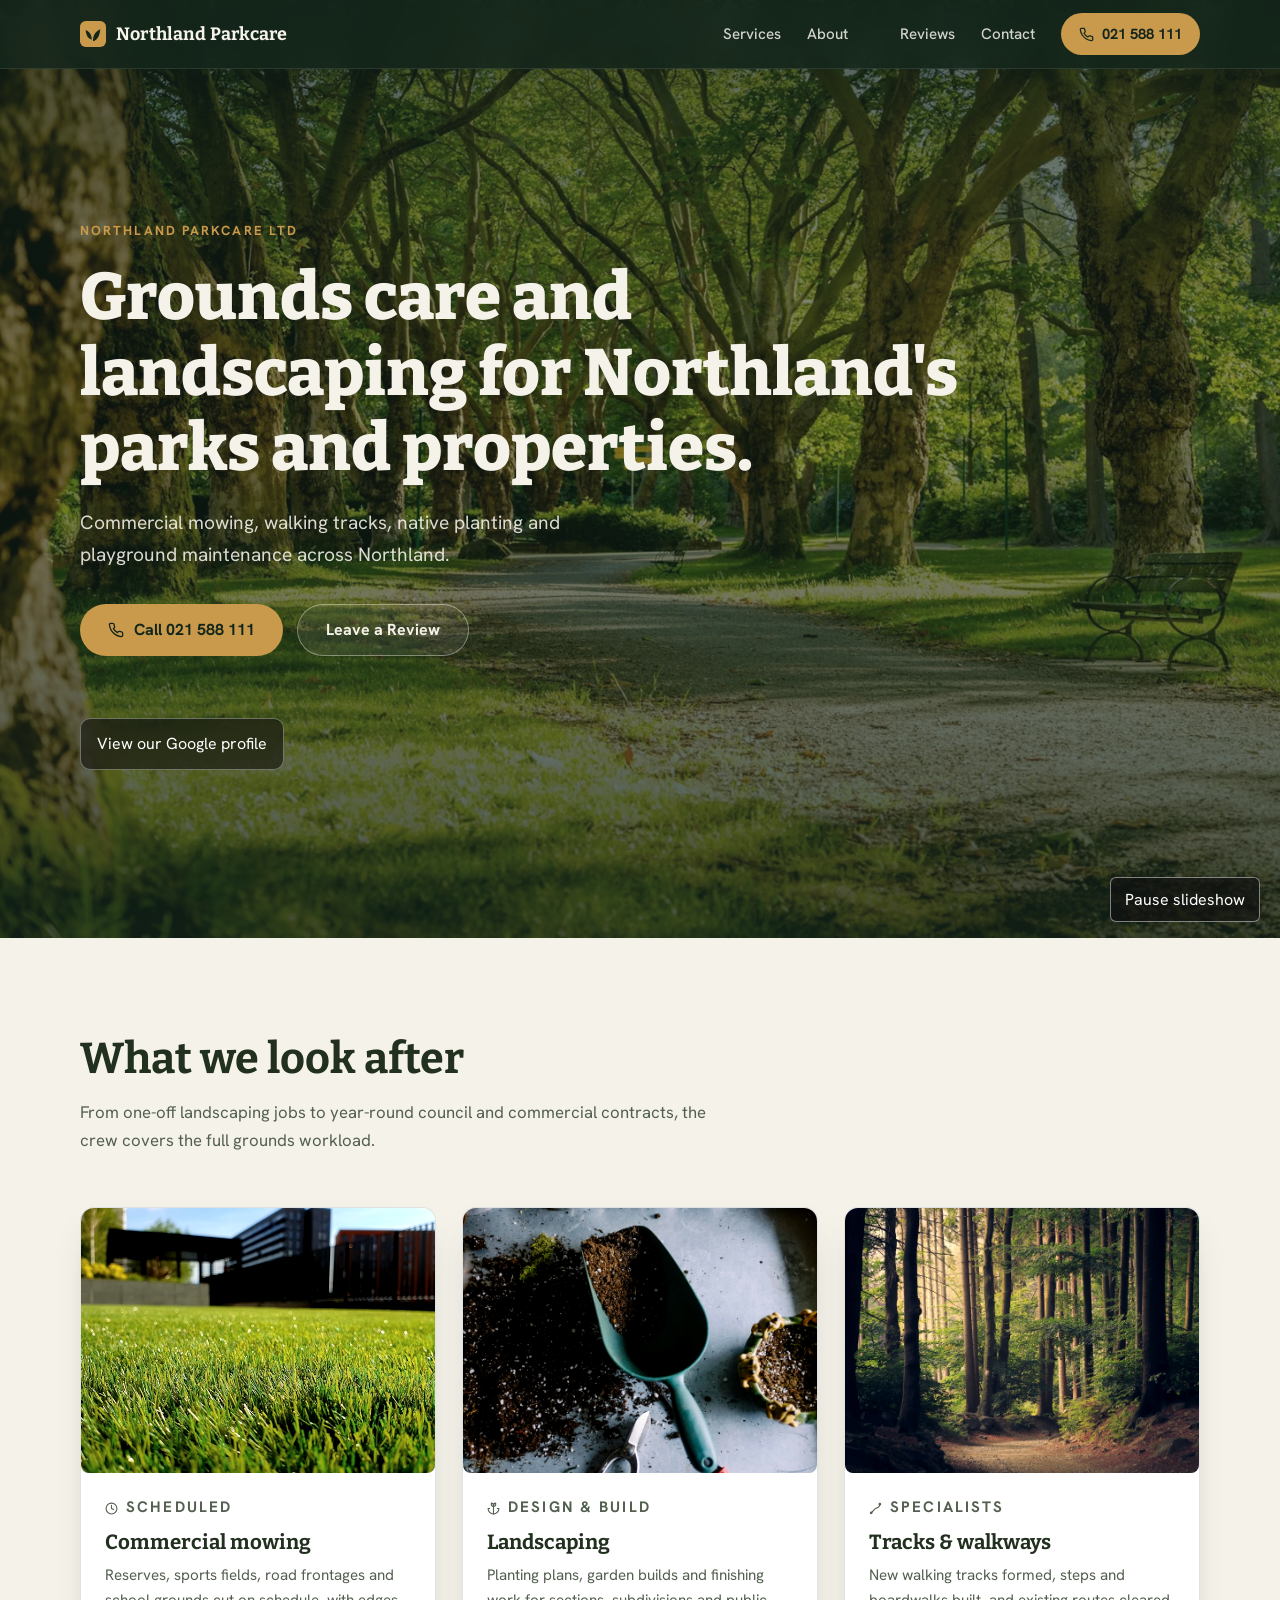
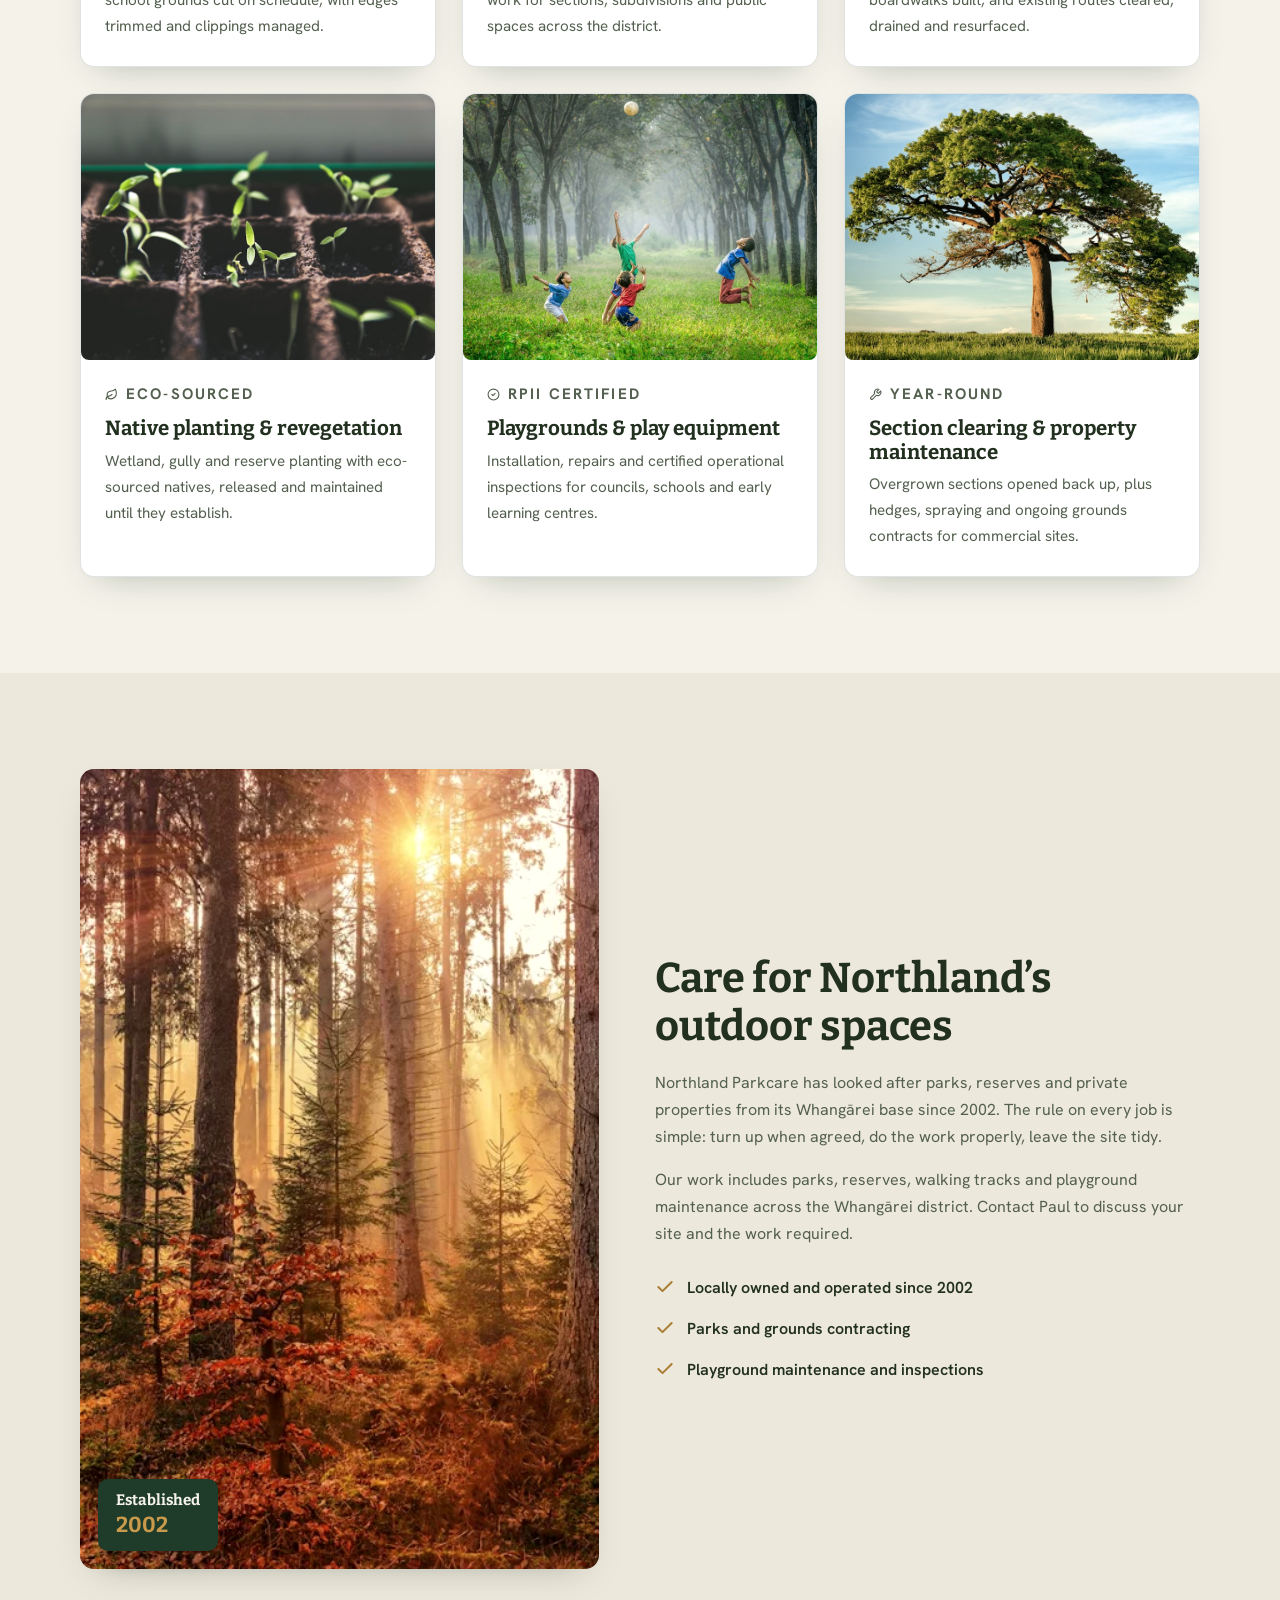
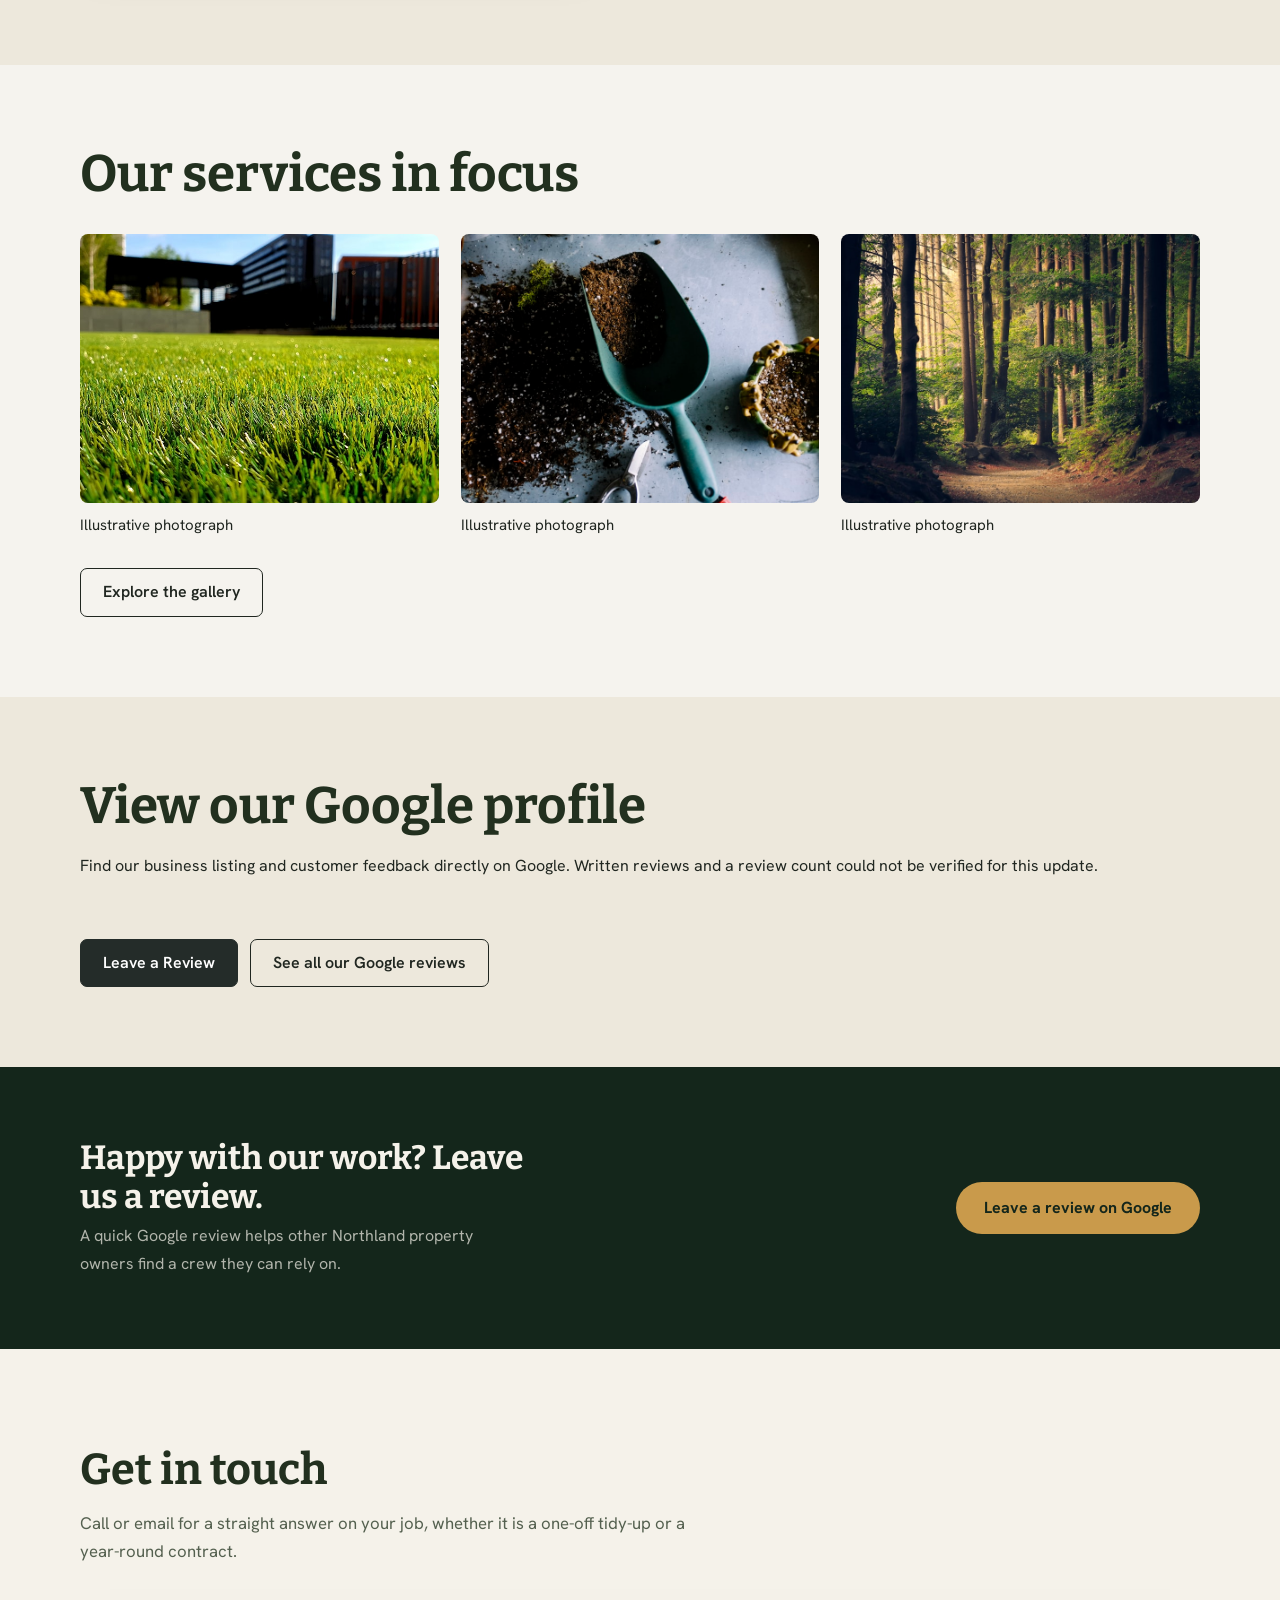
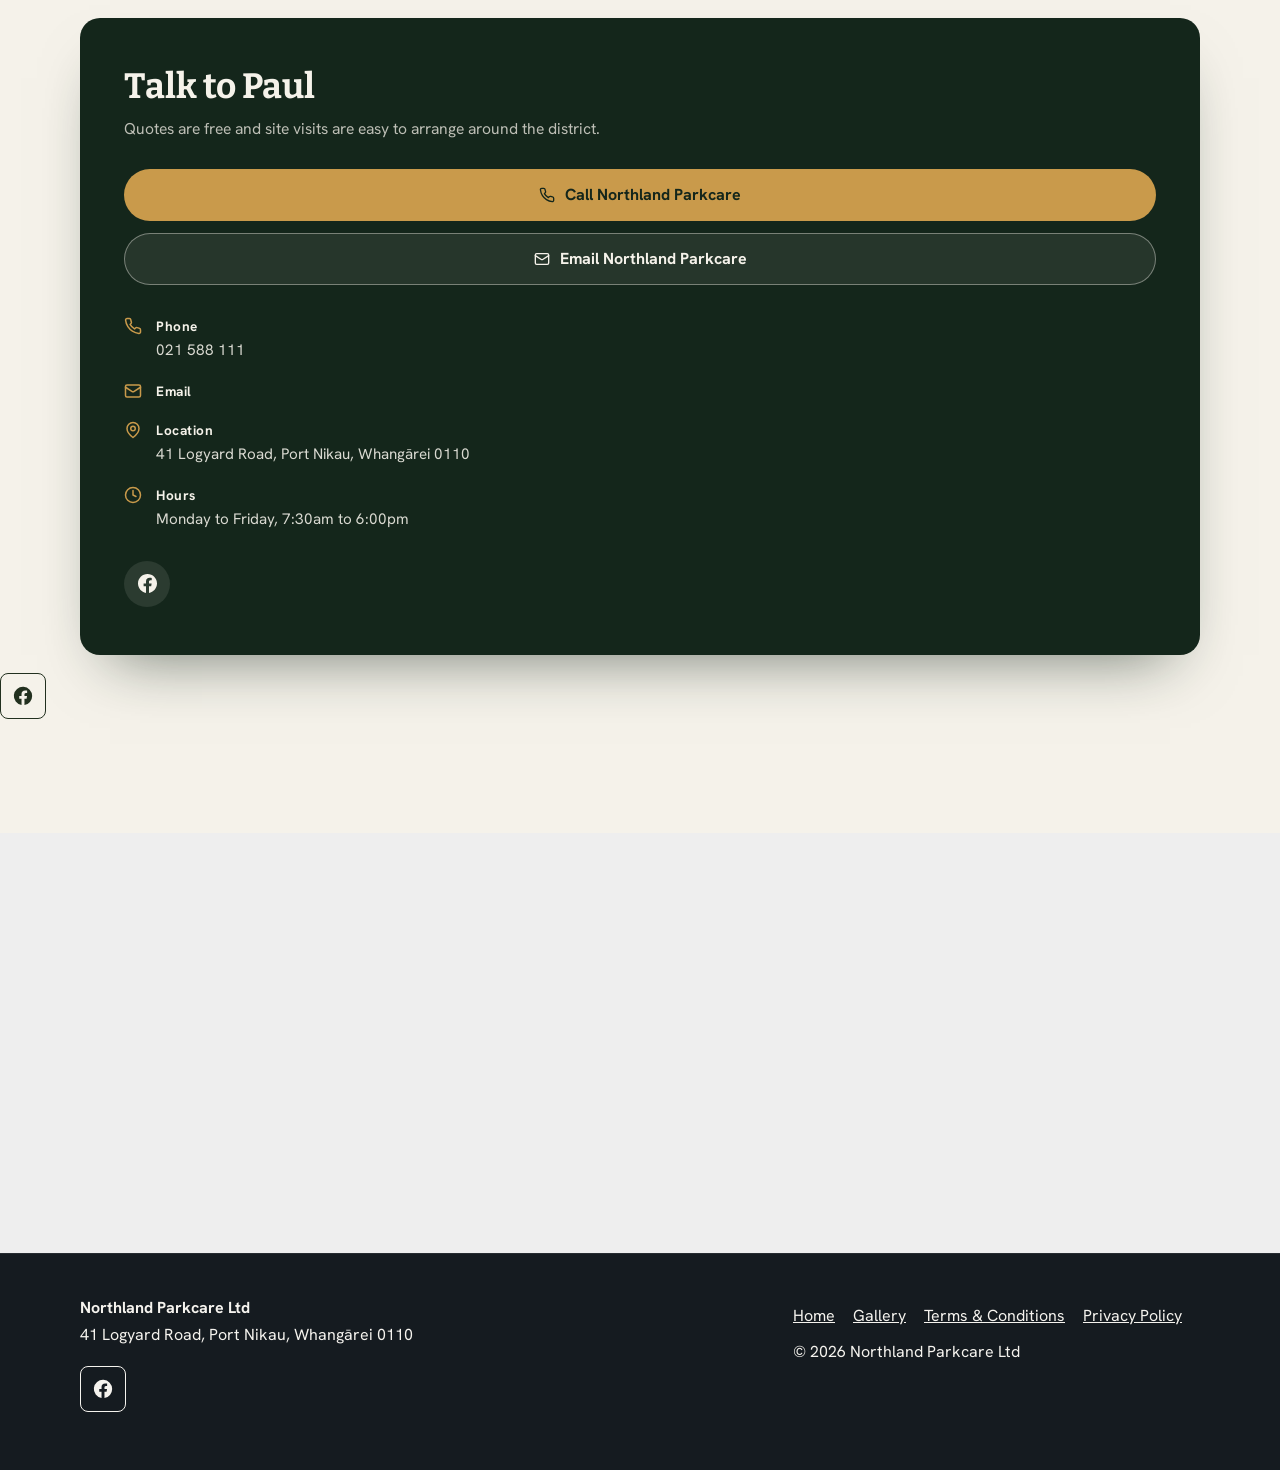
==== commit 3dce985a: "Refine website with verified reviews, local imagery and mobile checks" ====
--- a/index.html
+++ b/index.html
@@ -1,759 +1,206 @@
 <!DOCTYPE html>
+
 <html lang="en-NZ">
 <head>
-<meta charset="UTF-8">
-<meta name="viewport" content="width=device-width, initial-scale=1">
+<meta charset="utf-8"/>
+<meta content="width=device-width, initial-scale=1" name="viewport"/>
 <title>Northland Parkcare Ltd | Landscaping &amp; Grounds Maintenance, Whangārei</title>
-<meta name="description" content="Northland Parkcare Ltd: landscaping, commercial mowing, walking tracks, native planting and playground maintenance across Whangārei and Northland. Established 2002.">
-<meta property="og:title" content="Northland Parkcare Ltd | Landscaping &amp; Grounds Maintenance, Whangārei">
-<meta property="og:description" content="Council-grade grounds care, landscaping, tracks and playground maintenance across Northland since 2002.">
-<meta property="og:type" content="website">
-<meta property="og:image" content="https://images.unsplash.com/photo-1519331379826-f10be5486c6f?q=80&w=1200&auto=format&fit=crop">
-<link rel="icon" href="data:image/svg+xml,%3Csvg xmlns='http://www.w3.org/2000/svg' viewBox='0 0 32 32'%3E%3Crect width='32' height='32' rx='7' fill='%231f3b2a'/%3E%3Cpath d='M16 25c0-7 2-12 9-15-1 8-3 13-9 15zm-1.5-2C9 21 7.5 16.5 7 11c5.5 2.5 7.5 6.5 7.5 12z' fill='%23c99a4b'/%3E%3C/svg%3E">
-<link rel="preconnect" href="https://fonts.googleapis.com">
-<link rel="preconnect" href="https://fonts.gstatic.com" crossorigin>
-<link href="https://fonts.googleapis.com/css2?family=Bitter:wght@500;600;700;800&family=Hanken+Grotesk:wght@400;500;600;700&display=swap" rel="stylesheet">
-<style>
-:root{
-  --green-950:#14261b;
-  --green-900:#1f3b2a;
-  --green-800:#2a4d37;
-  --green-700:#3a6448;
-  --gold:#c99a4b;
-  --gold-deep:#a97e34;
-  --bone:#f5f2ea;
-  --bone-2:#ede8dc;
-  --ink:#22301f;
-  --ink-soft:#54604f;
-  --line:rgba(31,59,42,.14);
-  --radius:14px;
-  --shadow:0 14px 34px -18px rgba(31,59,42,.35);
-  --ease:cubic-bezier(.16,1,.3,1);
-}
-*{margin:0;padding:0;box-sizing:border-box}
-html{scroll-behavior:smooth}
-body{
-  font-family:'Hanken Grotesk',sans-serif;
-  color:var(--ink);
-  background:var(--bone);
-  line-height:1.7;
-  font-size:16px;
-  overflow-x:hidden;
-}
-img{max-width:100%;display:block;image-orientation:from-image}
-h1,h2,h3{font-family:'Bitter',serif;line-height:1.15;color:var(--ink)}
-a{color:inherit}
-::selection{background:var(--green-800);color:var(--bone)}
-:focus-visible{outline:3px solid var(--gold);outline-offset:3px;border-radius:4px}
-
-/* opening animation */
-#intro{
-  position:fixed;inset:0;background:var(--green-950);z-index:200;
-  display:flex;align-items:center;justify-content:center;
-  animation:introOut .9s var(--ease) 1.15s forwards;
-}
-#intro .intro-mark{
-  font-family:'Bitter',serif;font-weight:700;font-size:clamp(1.4rem,4vw,2.2rem);
-  color:var(--bone);letter-spacing:.02em;opacity:0;
-  animation:introIn .7s var(--ease) .15s forwards;
-}
-#intro .intro-mark span{color:var(--gold)}
-@keyframes introIn{from{opacity:0;transform:translateY(14px)}to{opacity:1;transform:translateY(0)}}
-@keyframes introOut{to{opacity:0;visibility:hidden}}
-
-/* nav */
-header{
-  position:fixed;top:0;left:0;right:0;z-index:100;
-  background:rgba(20,38,27,.86);
-  backdrop-filter:blur(12px);-webkit-backdrop-filter:blur(12px);
-  border-bottom:1px solid rgba(245,242,234,.1);
-}
-.nav-inner{
-  max-width:1160px;margin:0 auto;padding:0 20px;height:68px;
-  display:flex;align-items:center;justify-content:space-between;gap:16px;
-}
-.brand{
-  font-family:'Bitter',serif;font-weight:700;font-size:1.12rem;color:var(--bone);
-  text-decoration:none;letter-spacing:.01em;display:flex;align-items:center;gap:10px;white-space:nowrap;
-}
-.brand svg{flex:none}
-.nav-links{display:flex;align-items:center;gap:26px;list-style:none}
-.nav-links a{
-  color:rgba(245,242,234,.85);text-decoration:none;font-weight:500;font-size:.95rem;
-  transition:color .25s var(--ease);
-}
-.nav-links a:hover{color:var(--gold)}
-.nav-phone{
-  display:inline-flex;align-items:center;gap:8px;height:42px;padding:0 18px;
-  background:var(--gold);color:var(--green-950)!important;border-radius:999px;
-  font-weight:700!important;line-height:1;text-decoration:none;font-size:.92rem!important;
-  transition:transform .25s var(--ease),background .25s var(--ease);
-}
-.nav-phone:hover{background:#d8ac5f;transform:translateY(-1px);color:var(--green-950)!important}
-.nav-toggle{
-  display:none;background:none;border:0;cursor:pointer;padding:10px;min-width:44px;min-height:44px;
-}
-.nav-toggle svg{stroke:var(--bone)}
-.mobile-menu{
-  display:none;background:var(--green-950);border-top:1px solid rgba(245,242,234,.1);
-  padding:10px 20px 22px;
-}
-.mobile-menu a{
-  display:flex;align-items:center;min-height:48px;color:var(--bone);text-decoration:none;
-  font-weight:600;font-size:1.05rem;border-bottom:1px solid rgba(245,242,234,.08);
-}
-.mobile-menu a:last-child{border-bottom:0}
-.mobile-menu .m-call{color:var(--gold)}
-.menu-open .mobile-menu{display:block}
-
-/* hero */
-.hero{
-  position:relative;min-height:100dvh;background:var(--green-950);
-  display:flex;align-items:center;overflow:hidden;
-}
-.hero-slides{position:absolute;inset:0}
-.hero-slide{
-  position:absolute;inset:0;opacity:0;transition:opacity 1.6s ease;
-}
-.hero-slide.active{opacity:1}
-.hero-slide img{
-  width:100%;height:100%;object-fit:cover;
-  filter:saturate(.85) contrast(1.05);
-}
-.hero-overlay{
-  position:absolute;inset:0;
-  background:linear-gradient(180deg,rgba(20,38,27,.72) 0%,rgba(20,38,27,.5) 45%,rgba(20,38,27,.78) 100%);
-}
-.hero-content{
-  position:relative;z-index:2;max-width:1160px;margin:0 auto;padding:120px 20px 72px;width:100%;
-}
-.hero-eyebrow{
-  display:inline-flex;align-items:center;gap:9px;
-  font-size:.82rem;font-weight:700;letter-spacing:.16em;text-transform:uppercase;
-  color:var(--gold);margin-bottom:18px;
-}
-.hero-eyebrow svg{flex:none}
-.hero h1{
-  font-size:clamp(2.4rem,5.6vw,4.1rem);font-weight:800;color:var(--bone);
-  max-width:15ch;margin-bottom:20px;
-}
-.hero-sub{
-  font-size:clamp(1.02rem,1.6vw,1.2rem);color:rgba(245,242,234,.88);
-  max-width:46ch;margin-bottom:32px;
-}
-.hero-ctas{display:flex;flex-wrap:wrap;gap:14px;margin-bottom:40px}
-.btn{
-  display:inline-flex;align-items:center;justify-content:center;gap:10px;
-  min-height:52px;padding:0 28px;border-radius:999px;text-decoration:none;
-  font-weight:700;font-size:1rem;line-height:1;cursor:pointer;border:0;
-  transition:transform .25s var(--ease),background .25s var(--ease),box-shadow .25s var(--ease);
-}
-.btn:active{transform:scale(.98)}
-.btn-gold{background:var(--gold);color:var(--green-950)}
-.btn-gold:hover{background:#d8ac5f;transform:translateY(-2px);box-shadow:0 12px 26px -12px rgba(0,0,0,.5)}
-.btn-ghost{
-  background:rgba(245,242,234,.08);color:var(--bone);
-  border:1px solid rgba(245,242,234,.4);
-}
-.btn-ghost:hover{background:rgba(245,242,234,.16);transform:translateY(-2px)}
-.hero-review{
-  max-width:430px;background:rgba(20,38,27,.42);
-  border:1px solid rgba(245,242,234,.22);border-radius:var(--radius);
-  backdrop-filter:blur(10px);-webkit-backdrop-filter:blur(10px);
-  padding:18px 20px;
-}
-.hero-review .hr-tag{
-  font-size:.7rem;font-weight:700;letter-spacing:.12em;text-transform:uppercase;
-  color:rgba(245,242,234,.55);margin-bottom:6px;
-}
-.hero-review .stars{color:var(--gold);display:flex;gap:2px;margin-bottom:8px}
-.hero-quote-wrap{position:relative;min-height:74px}
-.hero-quote{
-  position:absolute;inset:0;opacity:0;transition:opacity .8s ease;
-  color:rgba(245,242,234,.92);font-size:.95rem;line-height:1.55;
-}
-.hero-quote.active{opacity:1}
-.hero-quote .hq-name{
-  display:block;margin-top:6px;font-weight:700;font-size:.85rem;color:var(--gold);
-}
-
-/* sections */
-section{padding:96px 0}
-.wrap{max-width:1160px;margin:0 auto;padding:0 20px}
-.sec-head{max-width:640px;margin-bottom:52px}
-.sec-head h2{font-size:clamp(1.9rem,3.6vw,2.7rem);font-weight:700;margin-bottom:14px}
-.sec-head p{color:var(--ink-soft);font-size:1.05rem}
-.reveal{opacity:0;transform:translateY(26px);transition:opacity .8s var(--ease),transform .8s var(--ease)}
-.reveal.in{opacity:1;transform:translateY(0)}
-
-/* services */
-#services{background:var(--bone)}
-.svc-grid{display:grid;grid-template-columns:repeat(3,1fr);gap:26px}
-.svc-card{
-  background:#fff;border-radius:var(--radius);overflow:hidden;
-  border:1px solid var(--line);box-shadow:var(--shadow);
-  transition:transform .35s var(--ease),box-shadow .35s var(--ease);
-  display:flex;flex-direction:column;
-}
-.svc-card:hover{transform:translateY(-6px);box-shadow:0 24px 44px -20px rgba(31,59,42,.45)}
-.svc-card .svc-img{aspect-ratio:4/3;overflow:hidden}
-.svc-card .svc-img img{
-  width:100%;height:100%;object-fit:cover;
-  filter:saturate(.85) contrast(1.05);
-  transition:transform .6s var(--ease);
-}
-.svc-card:hover .svc-img img{transform:scale(1.05)}
-.svc-body{padding:22px 24px 26px}
-.svc-label{
-  display:inline-flex;align-items:center;gap:8px;
-  font-size:.72rem;font-weight:700;letter-spacing:.14em;text-transform:uppercase;
-  color:var(--gold-deep);margin-bottom:10px;
-}
-.svc-body h3{font-size:1.28rem;font-weight:700;margin-bottom:8px}
-.svc-body p{color:var(--ink-soft);font-size:.95rem}
-
-/* about */
-#about{background:var(--bone-2)}
-.about-grid{display:grid;grid-template-columns:1fr 1.05fr;gap:56px;align-items:center}
-.about-photo{position:relative}
-.about-photo img{
-  width:100%;aspect-ratio:4/3;object-fit:cover;border-radius:var(--radius);
-  filter:saturate(.85) contrast(1.05);box-shadow:var(--shadow);
-}
-.about-photo .corner-tag{
-  position:absolute;left:18px;bottom:18px;background:var(--green-900);color:var(--bone);
-  border-radius:10px;padding:12px 18px;font-family:'Bitter',serif;font-weight:700;
-  font-size:.95rem;line-height:1.3;box-shadow:0 10px 24px -12px rgba(0,0,0,.5);
-}
-.about-photo .corner-tag em{display:block;font-style:normal;color:var(--gold);font-size:1.35rem}
-.about-copy h2{font-size:clamp(1.9rem,3.4vw,2.6rem);margin-bottom:18px}
-.about-copy p{color:var(--ink-soft);margin-bottom:16px}
-.check-list{list-style:none;margin-top:26px;display:grid;gap:14px}
-.check-list li{display:flex;gap:12px;align-items:flex-start;font-weight:600}
-.check-list svg{flex:none;margin-top:3px;color:var(--gold-deep)}
-
-/* crew */
-#crew{background:var(--bone)}
-.badge{
-  display:inline-block;background:rgba(201,154,75,.16);color:var(--gold-deep);
-  font-size:.78rem;font-weight:700;
-  padding:6px 14px;border-radius:999px;margin-bottom:16px;
-}
-.crew-grid{display:grid;grid-template-columns:repeat(3,1fr);gap:26px}
-.crew-card{
-  background:#fff;border:1px solid var(--line);border-radius:var(--radius);
-  padding:34px 26px 30px;text-align:center;box-shadow:var(--shadow);
-  transition:transform .35s var(--ease);
-}
-.crew-card:hover{transform:translateY(-5px)}
-.avatar{
-  width:86px;height:86px;border-radius:50%;margin:0 auto 18px;
-  background:var(--green-900);border:3px solid var(--gold);
-  display:flex;align-items:center;justify-content:center;
-  font-family:'Bitter',serif;font-weight:700;font-size:1.7rem;color:var(--bone);
-}
-.crew-card h3{font-size:1.18rem;margin-bottom:4px}
-.crew-role{color:var(--gold-deep);font-weight:700;font-size:.88rem;margin-bottom:10px}
-.crew-card p{color:var(--ink-soft);font-size:.93rem}
-
-/* reviews */
-#reviews{background:var(--bone-2)}
-.rev-grid{display:grid;grid-template-columns:repeat(3,1fr);gap:26px;margin-bottom:40px}
-.rev-card{
-  background:#fff;border:1px solid var(--line);border-radius:var(--radius);
-  padding:28px;box-shadow:var(--shadow);display:flex;flex-direction:column;gap:12px;
-  transition:transform .35s var(--ease);
-}
-.rev-card:hover{transform:translateY(-5px)}
-.rev-card .stars{display:flex;gap:3px;color:var(--gold)}
-.rev-card blockquote{color:var(--ink-soft);font-size:.97rem;flex:1}
-.rev-card .rev-name{font-weight:700;font-size:.92rem}
-.rev-card .rev-name span{display:block;font-weight:500;color:var(--ink-soft);font-size:.82rem}
-.rev-actions{display:flex;justify-content:center}
-.btn-green{background:var(--green-900);color:var(--bone)}
-.btn-green:hover{background:var(--green-800);transform:translateY(-2px)}
-
-/* review banner */
-.rev-banner{
-  background:var(--green-950);padding:72px 0;position:relative;overflow:hidden;
-}
-.rev-banner .wrap{
-  display:flex;align-items:center;justify-content:space-between;gap:28px;flex-wrap:wrap;position:relative;z-index:1;
-}
-.rev-banner h2{color:var(--bone);font-size:clamp(1.5rem,3vw,2.1rem);max-width:22ch}
-.rev-banner p{color:rgba(245,242,234,.7);margin-top:6px;max-width:44ch}
-
-/* contact */
-#contact{background:var(--bone)}
-.contact-card{
-  max-width:1120px;margin:0 auto;background:var(--green-950);border-radius:20px;
-  overflow:hidden;display:grid;grid-template-columns:1fr 1fr;box-shadow:0 30px 60px -30px rgba(20,38,27,.6);
-}
-.contact-map{min-height:100%;position:relative}
-.contact-map iframe{
-  position:absolute;inset:0;width:100%;height:100%;border:0;display:block;
-  filter:saturate(.9);
-}
-.contact-info{padding:48px 44px}
-.contact-info h2{color:var(--bone);font-size:clamp(1.7rem,3vw,2.2rem);margin-bottom:10px}
-.contact-info>p{color:rgba(245,242,234,.75);margin-bottom:26px;font-size:.98rem}
-.contact-btns{display:grid;gap:12px;margin-bottom:30px}
-.contact-btns .btn{width:100%}
-.info-rows{display:grid;gap:16px;margin-bottom:28px}
-.info-row{display:flex;gap:14px;align-items:flex-start;color:rgba(245,242,234,.88);font-size:.95rem}
-.info-row svg{flex:none;color:var(--gold);margin-top:2px}
-.info-row strong{display:block;color:var(--bone);font-size:.85rem;letter-spacing:.04em}
-.info-row a{color:rgba(245,242,234,.88);text-decoration:none}
-.info-row a:hover{color:var(--gold)}
-.social-row{display:flex;gap:12px}
-.social-link{
-  width:46px;height:46px;border-radius:50%;display:flex;align-items:center;justify-content:center;
-  background:rgba(245,242,234,.1);color:var(--bone);transition:background .25s var(--ease),transform .25s var(--ease);
-}
-.social-link:hover{background:var(--gold);color:var(--green-950);transform:translateY(-2px)}
-
-/* footer */
-footer{background:var(--green-950);border-top:1px solid rgba(245,242,234,.08);padding:56px 0 30px}
-.foot-grid{display:grid;grid-template-columns:1.4fr 1fr 1fr;gap:44px;margin-bottom:40px}
-.foot-brand{
-  font-family:'Bitter',serif;font-weight:700;font-size:1.2rem;color:var(--bone);
-  display:flex;align-items:center;gap:10px;margin-bottom:14px;
-}
-.foot-grid p{color:rgba(245,242,234,.62);font-size:.92rem;max-width:36ch}
-.foot-grid h3{
-  color:var(--bone);font-family:'Hanken Grotesk',sans-serif;font-size:.85rem;
-  letter-spacing:.1em;text-transform:uppercase;margin-bottom:16px;font-weight:700;
-}
-.foot-grid ul{list-style:none;display:grid;gap:10px}
-.foot-grid ul a{color:rgba(245,242,234,.7);text-decoration:none;font-size:.94rem;transition:color .25s var(--ease)}
-.foot-grid ul a:hover{color:var(--gold)}
-.foot-social{display:flex;gap:10px;margin-top:18px}
-.foot-bottom{
-  border-top:1px solid rgba(245,242,234,.08);padding-top:22px;
-  display:flex;justify-content:space-between;gap:14px;flex-wrap:wrap;
-  color:rgba(245,242,234,.5);font-size:.85rem;
-}
-.foot-bottom a{color:rgba(245,242,234,.6);text-decoration:none}
-.foot-bottom a:hover{color:var(--gold)}
-
-/* responsive */
-@media(max-width:960px){
-  .svc-grid,.crew-grid,.rev-grid{grid-template-columns:repeat(2,1fr)}
-  .about-grid{grid-template-columns:1fr;gap:36px}
-  .contact-card{grid-template-columns:1fr}
-  .contact-map{min-height:340px;order:2}
-  .contact-info{order:1}
-  .foot-grid{grid-template-columns:1fr 1fr}
-}
-@media(max-width:640px){
-  section{padding:72px 0}
-  .nav-links{display:none}
-  .nav-toggle{display:block}
-  .svc-grid,.crew-grid,.rev-grid{grid-template-columns:1fr}
-  .foot-grid{grid-template-columns:1fr}
-  .hero-content{padding:110px 20px 60px}
-  .contact-info{padding:36px 24px}
-  .rev-banner .wrap{flex-direction:column;align-items:flex-start}
-}
-@media(prefers-reduced-motion:reduce){
-  html{scroll-behavior:auto}
-  *,*::before,*::after{animation-duration:.01ms!important;animation-iteration-count:1!important;transition-duration:.01ms!important}
-  .reveal{opacity:1;transform:none}
-  #intro{display:none}
-}
-</style>
-</head>
+<meta content="Northland Parkcare Ltd: landscaping, commercial mowing, walking tracks, native planting and playground maintenance across Whangārei and Northland. Established 2002." name="description"/>
+<meta content="Northland Parkcare Ltd | Landscaping &amp; Grounds Maintenance, Whangārei" property="og:title"/>
+<meta content="Council-grade grounds care, landscaping, tracks and playground maintenance across Northland since 2002." property="og:description"/>
+<meta content="website" property="og:type"/>
+<meta content="https://images.unsplash.com/photo-1519331379826-f10be5486c6f?q=80&amp;w=1200&amp;auto=format&amp;fit=crop" property="og:image"/>
+<link href="data:image/svg+xml,%3Csvg xmlns='http://www.w3.org/2000/svg' viewBox='0 0 32 32'%3E%3Crect width='32' height='32' rx='7' fill='%231f3b2a'/%3E%3Cpath d='M16 25c0-7 2-12 9-15-1 8-3 13-9 15zm-1.5-2C9 21 7.5 16.5 7 11c5.5 2.5 7.5 6.5 7.5 12z' fill='%23c99a4b'/%3E%3C/svg%3E" rel="icon"/>
+<link href="https://fonts.googleapis.com" rel="preconnect"/>
+<link crossorigin="" href="https://fonts.gstatic.com" rel="preconnect"/>
+<link href="https://fonts.googleapis.com/css2?family=Bitter:wght@500;600;700;800&amp;family=Hanken+Grotesk:wght@400;500;600;700&amp;display=swap" rel="stylesheet"/>
+<link href="styles.css" rel="stylesheet"/></head>
 <body>
-
-<div id="intro" aria-hidden="true"><div class="intro-mark">Northland <span>Parkcare</span></div></div>
-
+<div aria-hidden="true" id="intro"><div class="intro-mark">Northland <span>Parkcare</span></div></div>
 <header id="header">
-  <div class="nav-inner">
-    <a class="brand" href="#top" aria-label="Northland Parkcare Ltd home">
-      <svg width="26" height="26" viewBox="0 0 32 32" fill="none" aria-hidden="true"><rect width="32" height="32" rx="7" fill="#c99a4b"/><path d="M16 25c0-7 2-12 9-15-1 8-3 13-9 15zm-1.5-2C9 21 7.5 16.5 7 11c5.5 2.5 7.5 6.5 7.5 12z" fill="#14261b"/></svg>
+<div class="nav-inner">
+<a aria-label="Northland Parkcare Ltd home" class="brand" href="#top">
+<svg aria-hidden="true" fill="none" height="26" viewBox="0 0 32 32" width="26"><rect fill="#c99a4b" height="32" rx="7" width="32"></rect><path d="M16 25c0-7 2-12 9-15-1 8-3 13-9 15zm-1.5-2C9 21 7.5 16.5 7 11c5.5 2.5 7.5 6.5 7.5 12z" fill="#14261b"></path></svg>
       Northland Parkcare
     </a>
-    <ul class="nav-links">
-      <li><a href="#services">Services</a></li>
-      <li><a href="#about">About</a></li>
-      <li><a href="#crew">Crew</a></li>
-      <li><a href="#reviews">Reviews</a></li>
-      <li><a href="#contact">Contact</a></li>
-      <li><a class="nav-phone" href="tel:+6421588111">
-        <svg width="15" height="15" viewBox="0 0 24 24" fill="none" stroke="currentColor" stroke-width="2" stroke-linecap="round" stroke-linejoin="round" aria-hidden="true"><path d="M22 16.92v3a2 2 0 0 1-2.18 2 19.79 19.79 0 0 1-8.63-3.07 19.5 19.5 0 0 1-6-6 19.79 19.79 0 0 1-3.07-8.67A2 2 0 0 1 4.11 2h3a2 2 0 0 1 2 1.72c.127.96.361 1.903.7 2.81a2 2 0 0 1-.45 2.11L8.09 9.91a16 16 0 0 0 6 6l1.27-1.27a2 2 0 0 1 2.11-.45c.907.339 1.85.573 2.81.7A2 2 0 0 1 22 16.92z"/></svg>
+<ul class="nav-links">
+<li><a href="#services">Services</a></li>
+<li><a href="#about">About</a></li>
+<li></li>
+<li><a href="#reviews">Reviews</a></li>
+<li><a href="#contact">Contact</a></li>
+<li><a class="nav-phone" href="tel:+6421588111">
+<svg aria-hidden="true" fill="none" height="15" stroke="currentColor" stroke-linecap="round" stroke-linejoin="round" stroke-width="2" viewBox="0 0 24 24" width="15"><path d="M22 16.92v3a2 2 0 0 1-2.18 2 19.79 19.79 0 0 1-8.63-3.07 19.5 19.5 0 0 1-6-6 19.79 19.79 0 0 1-3.07-8.67A2 2 0 0 1 4.11 2h3a2 2 0 0 1 2 1.72c.127.96.361 1.903.7 2.81a2 2 0 0 1-.45 2.11L8.09 9.91a16 16 0 0 0 6 6l1.27-1.27a2 2 0 0 1 2.11-.45c.907.339 1.85.573 2.81.7A2 2 0 0 1 22 16.92z"></path></svg>
         021 588 111
       </a></li>
-    </ul>
-    <button class="nav-toggle" aria-label="Open menu" aria-expanded="false">
-      <svg width="26" height="26" viewBox="0 0 24 24" fill="none" stroke-width="2" stroke="currentColor" stroke-linecap="round" aria-hidden="true"><line x1="3" y1="7" x2="21" y2="7"/><line x1="3" y1="12" x2="21" y2="12"/><line x1="3" y1="17" x2="21" y2="17"/></svg>
-    </button>
-  </div>
-  <nav class="mobile-menu" aria-label="Mobile">
-    <a href="#services">Services</a>
-    <a href="#about">About</a>
-    <a href="#crew">Crew</a>
-    <a href="#reviews">Reviews</a>
-    <a href="#contact">Contact</a>
-    <a class="m-call" href="tel:+6421588111">Call 021 588 111</a>
-  </nav>
+</ul>
+<a class="verified-mobile-call" href="tel:+6421588111">Call</a><button aria-expanded="false" aria-label="Open menu" class="nav-toggle" data-menu-button="">
+<svg aria-hidden="true" fill="none" height="26" stroke="currentColor" stroke-linecap="round" stroke-width="2" viewBox="0 0 24 24" width="26"><line x1="3" x2="21" y1="7" y2="7"></line><line x1="3" x2="21" y1="12" y2="12"></line><line x1="3" x2="21" y1="17" y2="17"></line></svg>
+</button>
+</div>
+<nav aria-label="Mobile" class="mobile-menu" data-mobile-menu="">
+<a href="#services">Services</a>
+<a href="#about">About</a>
+<a href="#reviews">Reviews</a>
+<a href="#contact">Contact</a>
+<a class="m-call" href="tel:+6421588111">Call 021 588 111</a>
+</nav>
 </header>
-
 <section class="hero" id="top">
-  <div class="hero-slides" aria-hidden="true">
-    <div class="hero-slide active"><img src="https://images.unsplash.com/photo-1519331379826-f10be5486c6f?q=80&w=1900&auto=format&fit=crop" alt="Tree-lined park avenue with freshly mown grass" fetchpriority="high"></div>
-    <div class="hero-slide"><img src="https://images.unsplash.com/photo-1568480289356-5a75d0fd47fc?q=80&w=1900&auto=format&fit=crop" alt="Sunlight through mature trees over open parkland" loading="lazy"></div>
-    <div class="hero-slide"><img src="https://images.unsplash.com/photo-1476231682828-37e571bc172f?q=80&w=1900&auto=format&fit=crop" alt="Aerial view of a track winding through native forest" loading="lazy"></div>
-  </div>
-  <div class="hero-overlay" aria-hidden="true"></div>
-  <div class="hero-content">
-    <p class="hero-eyebrow">
-      <svg width="14" height="14" viewBox="0 0 24 24" fill="none" stroke="currentColor" stroke-width="2" stroke-linecap="round" stroke-linejoin="round" aria-hidden="true"><path d="M20 10c0 6-8 12-8 12s-8-6-8-12a8 8 0 0 1 16 0Z"/><circle cx="12" cy="10" r="3"/></svg>
-      Maungatapere, Whangārei District
-    </p>
-    <h1>Grounds care and landscaping for Northland's parks and properties.</h1>
-    <p class="hero-sub">Commercial mowing, walking tracks, native planting and playground maintenance, done to council standard since 2002.</p>
-    <div class="hero-ctas">
-      <a class="btn btn-gold" href="tel:+6421588111">
-        <svg width="16" height="16" viewBox="0 0 24 24" fill="none" stroke="currentColor" stroke-width="2" stroke-linecap="round" stroke-linejoin="round" aria-hidden="true"><path d="M22 16.92v3a2 2 0 0 1-2.18 2 19.79 19.79 0 0 1-8.63-3.07 19.5 19.5 0 0 1-6-6 19.79 19.79 0 0 1-3.07-8.67A2 2 0 0 1 4.11 2h3a2 2 0 0 1 2 1.72c.127.96.361 1.903.7 2.81a2 2 0 0 1-.45 2.11L8.09 9.91a16 16 0 0 0 6 6l1.27-1.27a2 2 0 0 1 2.11-.45c.907.339 1.85.573 2.81.7A2 2 0 0 1 22 16.92z"/></svg>
+<div aria-hidden="true" class="hero-slides">
+<div class="hero-slide active"><img alt="Tree-lined park avenue with freshly mown grass" decoding="async" fetchpriority="high" height="1267" loading="eager" sizes="100vw" src="img/stock-da991d47f1.jpg" srcset="img/stock-da991d47f1-480.webp 480w, img/stock-da991d47f1-960.webp 960w, img/stock-da991d47f1-1600.webp 1600w, img/stock-da991d47f1.jpg 1900w" width="1900"/></div>
+<div class="hero-slide"><img alt="Sunlight through mature trees over open parkland" decoding="async" fetchpriority="auto" height="1267" loading="lazy" sizes="100vw" src="img/stock-f143aacbdf.jpg" srcset="img/stock-f143aacbdf-480.webp 480w, img/stock-f143aacbdf-960.webp 960w, img/stock-f143aacbdf-1600.webp 1600w, img/stock-f143aacbdf.jpg 1900w" width="1900"/></div>
+<div class="hero-slide"><img alt="Aerial view of a track winding through native forest" decoding="async" fetchpriority="auto" height="1425" loading="lazy" sizes="100vw" src="img/stock-7569272d4e.jpg" srcset="img/stock-7569272d4e-480.webp 480w, img/stock-7569272d4e-960.webp 960w, img/stock-7569272d4e-1600.webp 1600w, img/stock-7569272d4e.jpg 1900w" width="1900"/></div>
+</div>
+<div aria-hidden="true" class="hero-overlay"></div>
+<div class="hero-content">
+<p class="hero-eyebrow">Northland Parkcare Ltd</p>
+<h1>Grounds care and landscaping for Northland's parks and properties.</h1>
+<p class="hero-sub">Commercial mowing, walking tracks, native planting and playground maintenance across Northland.</p>
+<div class="hero-ctas">
+<a class="btn btn-gold" href="tel:+6421588111">
+<svg aria-hidden="true" fill="none" height="16" stroke="currentColor" stroke-linecap="round" stroke-linejoin="round" stroke-width="2" viewBox="0 0 24 24" width="16"><path d="M22 16.92v3a2 2 0 0 1-2.18 2 19.79 19.79 0 0 1-8.63-3.07 19.5 19.5 0 0 1-6-6 19.79 19.79 0 0 1-3.07-8.67A2 2 0 0 1 4.11 2h3a2 2 0 0 1 2 1.72c.127.96.361 1.903.7 2.81a2 2 0 0 1-.45 2.11L8.09 9.91a16 16 0 0 0 6 6l1.27-1.27a2 2 0 0 1 2.11-.45c.907.339 1.85.573 2.81.7A2 2 0 0 1 22 16.92z"></path></svg>
         Call 021 588 111
       </a>
-      <a class="btn btn-ghost" href="#contact">Get a quote</a>
-    </div>
-    <div class="hero-review" id="heroReview">
-      <p class="hr-tag">Example reviews</p>
-      <div class="stars" aria-label="Five star rating">
-        <svg width="15" height="15" viewBox="0 0 24 24" fill="currentColor" aria-hidden="true"><path d="M12 2l3.09 6.26L22 9.27l-5 4.87 1.18 6.88L12 17.77l-6.18 3.25L7 14.14 2 9.27l6.91-1.01z"/></svg>
-        <svg width="15" height="15" viewBox="0 0 24 24" fill="currentColor" aria-hidden="true"><path d="M12 2l3.09 6.26L22 9.27l-5 4.87 1.18 6.88L12 17.77l-6.18 3.25L7 14.14 2 9.27l6.91-1.01z"/></svg>
-        <svg width="15" height="15" viewBox="0 0 24 24" fill="currentColor" aria-hidden="true"><path d="M12 2l3.09 6.26L22 9.27l-5 4.87 1.18 6.88L12 17.77l-6.18 3.25L7 14.14 2 9.27l6.91-1.01z"/></svg>
-        <svg width="15" height="15" viewBox="0 0 24 24" fill="currentColor" aria-hidden="true"><path d="M12 2l3.09 6.26L22 9.27l-5 4.87 1.18 6.88L12 17.77l-6.18 3.25L7 14.14 2 9.27l6.91-1.01z"/></svg>
-        <svg width="15" height="15" viewBox="0 0 24 24" fill="currentColor" aria-hidden="true"><path d="M12 2l3.09 6.26L22 9.27l-5 4.87 1.18 6.88L12 17.77l-6.18 3.25L7 14.14 2 9.27l6.91-1.01z"/></svg>
-      </div>
-      <div class="hero-quote-wrap" id="heroQuotes"></div>
-    </div>
-  </div>
+<a class="btn btn-ghost" href="https://search.google.com/local/writereview?placeid=ChIJpbkQMah4DG0RhoKp0OG4MP8" rel="noopener" target="_blank">Leave a Review</a>
+</div>
+<a class="verified-rating" href="https://search.google.com/local/reviews?placeid=ChIJpbkQMah4DG0RhoKp0OG4MP8" rel="noopener" target="_blank"><span>View our Google profile</span></a>
+</div>
+<button aria-pressed="false" class="slide-control" type="button">Pause slideshow</button></section>
+<section id="services">
+<div class="wrap">
+<div class="sec-head reveal">
+<h2>What we look after</h2>
+<p>From one-off landscaping jobs to year-round council and commercial contracts, the crew covers the full grounds workload.</p>
+</div>
+<div class="svc-grid">
+<article class="svc-card reveal">
+<div class="svc-img"><img alt="Freshly mown grass cut to an even height" decoding="async" height="506" loading="lazy" sizes="(max-width: 767px) 100vw, 50vw" src="img/stock-0b38c9a5a5.jpg" srcset="img/stock-0b38c9a5a5-480.webp 480w, img/stock-0b38c9a5a5.jpg 900w" width="900"/></div>
+<div class="svc-body">
+<p class="svc-label"><svg aria-hidden="true" fill="none" height="13" stroke="currentColor" stroke-linecap="round" stroke-linejoin="round" stroke-width="2" viewBox="0 0 24 24" width="13"><circle cx="12" cy="12" r="10"></circle><path d="M12 6v6l4 2"></path></svg>Scheduled</p>
+<h3>Commercial mowing</h3>
+<p>Reserves, sports fields, road frontages and school grounds cut on schedule, with edges trimmed and clippings managed.</p>
+</div>
+</article>
+<article class="svc-card reveal">
+<div class="svc-img"><img alt="Garden trowel with fresh soil ready for planting" decoding="async" height="600" loading="lazy" sizes="(max-width: 767px) 100vw, 50vw" src="img/stock-65a9e03ca0.jpg" srcset="img/stock-65a9e03ca0-480.webp 480w, img/stock-65a9e03ca0.jpg 900w" width="900"/></div>
+<div class="svc-body">
+<p class="svc-label"><svg aria-hidden="true" fill="none" height="13" stroke="currentColor" stroke-linecap="round" stroke-linejoin="round" stroke-width="2" viewBox="0 0 24 24" width="13"><path d="M12 22V8"></path><path d="M5 12H2a10 10 0 0 0 10 10 10 10 0 0 0 10-10h-3"></path><path d="M12 8a4 4 0 0 0 4-4V2a4 4 0 0 0-4 4 4 4 0 0 0-4-4v2a4 4 0 0 0 4 4z"></path></svg>Design &amp; build</p>
+<h3>Landscaping</h3>
+<p>Planting plans, garden builds and finishing work for sections, subdivisions and public spaces across the district.</p>
+</div>
+</article>
+<article class="svc-card reveal">
+<div class="svc-img"><img alt="Walking track winding through tall native bush" decoding="async" height="599" loading="lazy" sizes="(max-width: 767px) 100vw, 50vw" src="img/stock-266625a168.jpg" srcset="img/stock-266625a168-480.webp 480w, img/stock-266625a168.jpg 900w" width="900"/></div>
+<div class="svc-body">
+<p class="svc-label"><svg aria-hidden="true" fill="none" height="13" stroke="currentColor" stroke-linecap="round" stroke-linejoin="round" stroke-width="2" viewBox="0 0 24 24" width="13"><path d="M4 20c4-2 4-6 8-8s8-2 8-8"></path><circle cx="4" cy="20" r="1.5"></circle><circle cx="20" cy="4" r="1.5"></circle></svg>Specialists</p>
+<h3>Tracks &amp; walkways</h3>
+<p>New walking tracks formed, steps and boardwalks built, and existing routes cleared, drained and resurfaced.</p>
+</div>
+</article>
+<article class="svc-card reveal">
+<div class="svc-img"><img alt="Native seedlings sprouting in planting trays" decoding="async" height="600" loading="lazy" sizes="(max-width: 767px) 100vw, 50vw" src="img/stock-64e27d6a0b.jpg" srcset="img/stock-64e27d6a0b-480.webp 480w, img/stock-64e27d6a0b.jpg 900w" width="900"/></div>
+<div class="svc-body">
+<p class="svc-label"><svg aria-hidden="true" fill="none" height="13" stroke="currentColor" stroke-linecap="round" stroke-linejoin="round" stroke-width="2" viewBox="0 0 24 24" width="13"><path d="M11 20A7 7 0 0 1 9.8 6.1C15.5 5 17 4.48 19 2c1 2 2 4.18 2 8 0 5.5-4.78 10-10 10Z"></path><path d="M2 21c0-3 1.85-5.36 5.08-6C9.5 14.52 12 13 13 12"></path></svg>Eco-sourced</p>
+<h3>Native planting &amp; revegetation</h3>
+<p>Wetland, gully and reserve planting with eco-sourced natives, released and maintained until they establish.</p>
+</div>
+</article>
+<article class="svc-card reveal">
+<div class="svc-img"><img alt="Children playing ball on green grass between trees" decoding="async" height="623" loading="lazy" sizes="(max-width: 767px) 100vw, 50vw" src="img/stock-a1a8c231d1.jpg" srcset="img/stock-a1a8c231d1-480.webp 480w, img/stock-a1a8c231d1.jpg 900w" width="900"/></div>
+<div class="svc-body">
+<p class="svc-label"><svg aria-hidden="true" fill="none" height="13" stroke="currentColor" stroke-linecap="round" stroke-linejoin="round" stroke-width="2" viewBox="0 0 24 24" width="13"><path d="M9 12l2 2 4-4"></path><circle cx="12" cy="12" r="10"></circle></svg>RPII certified</p>
+<h3>Playgrounds &amp; play equipment</h3>
+<p>Installation, repairs and certified operational inspections for councils, schools and early learning centres.</p>
+</div>
+</article>
+<article class="svc-card reveal">
+<div class="svc-img"><img alt="Open grass paddock with a single mature tree" decoding="async" height="600" loading="lazy" sizes="(max-width: 767px) 100vw, 50vw" src="img/stock-51698d35c9.jpg" srcset="img/stock-51698d35c9-480.webp 480w, img/stock-51698d35c9.jpg 900w" width="900"/></div>
+<div class="svc-body">
+<p class="svc-label"><svg aria-hidden="true" fill="none" height="13" stroke="currentColor" stroke-linecap="round" stroke-linejoin="round" stroke-width="2" viewBox="0 0 24 24" width="13"><path d="M14.7 6.3a1 1 0 0 0 0 1.4l1.6 1.6a1 1 0 0 0 1.4 0l3.77-3.77a6 6 0 0 1-7.94 7.94l-6.91 6.91a2.12 2.12 0 0 1-3-3l6.91-6.91a6 6 0 0 1 7.94-7.94l-3.76 3.76z"></path></svg>Year-round</p>
+<h3>Section clearing &amp; property maintenance</h3>
+<p>Overgrown sections opened back up, plus hedges, spraying and ongoing grounds contracts for commercial sites.</p>
+</div>
+</article>
+</div>
+</div>
 </section>
-
-<section id="services">
-  <div class="wrap">
-    <div class="sec-head reveal">
-      <h2>What we look after</h2>
-      <p>From one-off landscaping jobs to year-round council and commercial contracts, the crew covers the full grounds workload.</p>
-    </div>
-    <div class="svc-grid">
-      <article class="svc-card reveal">
-        <div class="svc-img"><img src="https://images.unsplash.com/photo-1558904541-efa843a96f01?q=80&w=900&auto=format&fit=crop" alt="Freshly mown grass cut to an even height" loading="lazy" width="900" height="675"></div>
-        <div class="svc-body">
-          <p class="svc-label"><svg width="13" height="13" viewBox="0 0 24 24" fill="none" stroke="currentColor" stroke-width="2" stroke-linecap="round" stroke-linejoin="round" aria-hidden="true"><circle cx="12" cy="12" r="10"/><path d="M12 6v6l4 2"/></svg>Scheduled</p>
-          <h3>Commercial mowing</h3>
-          <p>Reserves, sports fields, road frontages and school grounds cut on schedule, with edges trimmed and clippings managed.</p>
-        </div>
-      </article>
-      <article class="svc-card reveal">
-        <div class="svc-img"><img src="https://images.unsplash.com/photo-1416879595882-3373a0480b5b?q=80&w=900&auto=format&fit=crop" alt="Garden trowel with fresh soil ready for planting" loading="lazy" width="900" height="675"></div>
-        <div class="svc-body">
-          <p class="svc-label"><svg width="13" height="13" viewBox="0 0 24 24" fill="none" stroke="currentColor" stroke-width="2" stroke-linecap="round" stroke-linejoin="round" aria-hidden="true"><path d="M12 22V8"/><path d="M5 12H2a10 10 0 0 0 10 10 10 10 0 0 0 10-10h-3"/><path d="M12 8a4 4 0 0 0 4-4V2a4 4 0 0 0-4 4 4 4 0 0 0-4-4v2a4 4 0 0 0 4 4z"/></svg>Design &amp; build</p>
-          <h3>Landscaping</h3>
-          <p>Planting plans, garden builds and finishing work for sections, subdivisions and public spaces across the district.</p>
-        </div>
-      </article>
-      <article class="svc-card reveal">
-        <div class="svc-img"><img src="https://images.unsplash.com/photo-1441974231531-c6227db76b6e?q=80&w=900&auto=format&fit=crop" alt="Walking track winding through tall native bush" loading="lazy" width="900" height="675"></div>
-        <div class="svc-body">
-          <p class="svc-label"><svg width="13" height="13" viewBox="0 0 24 24" fill="none" stroke="currentColor" stroke-width="2" stroke-linecap="round" stroke-linejoin="round" aria-hidden="true"><path d="M4 20c4-2 4-6 8-8s8-2 8-8"/><circle cx="4" cy="20" r="1.5"/><circle cx="20" cy="4" r="1.5"/></svg>Specialists</p>
-          <h3>Tracks &amp; walkways</h3>
-          <p>New walking tracks formed, steps and boardwalks built, and existing routes cleared, drained and resurfaced.</p>
-        </div>
-      </article>
-      <article class="svc-card reveal">
-        <div class="svc-img"><img src="https://images.unsplash.com/photo-1466692476868-aef1dfb1e735?q=80&w=900&auto=format&fit=crop" alt="Native seedlings sprouting in planting trays" loading="lazy" width="900" height="675"></div>
-        <div class="svc-body">
-          <p class="svc-label"><svg width="13" height="13" viewBox="0 0 24 24" fill="none" stroke="currentColor" stroke-width="2" stroke-linecap="round" stroke-linejoin="round" aria-hidden="true"><path d="M11 20A7 7 0 0 1 9.8 6.1C15.5 5 17 4.48 19 2c1 2 2 4.18 2 8 0 5.5-4.78 10-10 10Z"/><path d="M2 21c0-3 1.85-5.36 5.08-6C9.5 14.52 12 13 13 12"/></svg>Eco-sourced</p>
-          <h3>Native planting &amp; revegetation</h3>
-          <p>Wetland, gully and reserve planting with eco-sourced natives, released and maintained until they establish.</p>
-        </div>
-      </article>
-      <article class="svc-card reveal">
-        <div class="svc-img"><img src="https://images.unsplash.com/photo-1502086223501-7ea6ecd79368?q=80&w=900&auto=format&fit=crop" alt="Children playing ball on green grass between trees" loading="lazy" width="900" height="675"></div>
-        <div class="svc-body">
-          <p class="svc-label"><svg width="13" height="13" viewBox="0 0 24 24" fill="none" stroke="currentColor" stroke-width="2" stroke-linecap="round" stroke-linejoin="round" aria-hidden="true"><path d="M9 12l2 2 4-4"/><circle cx="12" cy="12" r="10"/></svg>RPII certified</p>
-          <h3>Playgrounds &amp; play equipment</h3>
-          <p>Installation, repairs and certified operational inspections for councils, schools and early learning centres.</p>
-        </div>
-      </article>
-      <article class="svc-card reveal">
-        <div class="svc-img"><img src="https://images.unsplash.com/photo-1502082553048-f009c37129b9?q=80&w=900&auto=format&fit=crop" alt="Open grass paddock with a single mature tree" loading="lazy" width="900" height="675"></div>
-        <div class="svc-body">
-          <p class="svc-label"><svg width="13" height="13" viewBox="0 0 24 24" fill="none" stroke="currentColor" stroke-width="2" stroke-linecap="round" stroke-linejoin="round" aria-hidden="true"><path d="M14.7 6.3a1 1 0 0 0 0 1.4l1.6 1.6a1 1 0 0 0 1.4 0l3.77-3.77a6 6 0 0 1-7.94 7.94l-6.91 6.91a2.12 2.12 0 0 1-3-3l6.91-6.91a6 6 0 0 1 7.94-7.94l-3.76 3.76z"/></svg>Year-round</p>
-          <h3>Section clearing &amp; property maintenance</h3>
-          <p>Overgrown sections opened back up, plus hedges, spraying and ongoing grounds contracts for commercial sites.</p>
-        </div>
-      </article>
-    </div>
-  </div>
+<section id="about">
+<div class="wrap">
+<div class="about-grid">
+<div class="about-photo reveal">
+<img alt="Morning sun coming through a stand of established trees" decoding="async" height="800" loading="lazy" sizes="(max-width: 767px) 100vw, 50vw" src="img/stock-86100f0e75.jpg" srcset="img/stock-86100f0e75-480.webp 480w, img/stock-86100f0e75-960.webp 960w, img/stock-86100f0e75.jpg 1200w" width="1200"/>
+<div class="corner-tag">Established<em>2002</em></div>
+</div>
+<div class="about-copy reveal">
+<h2>Care for Northland’s outdoor spaces</h2>
+<p>Northland Parkcare has looked after parks, reserves and private properties from its Whangārei base since 2002. The rule on every job is simple: turn up when agreed, do the work properly, leave the site tidy.</p>
+<p>Our work includes parks, reserves, walking tracks and playground maintenance across the Whangārei district. Contact Paul to discuss your site and the work required.</p>
+<ul class="check-list">
+<li><svg aria-hidden="true" fill="none" height="20" stroke="currentColor" stroke-linecap="round" stroke-linejoin="round" stroke-width="2.4" viewBox="0 0 24 24" width="20"><path d="M20 6L9 17l-5-5"></path></svg>Locally owned and operated since 2002</li>
+<li><svg aria-hidden="true" fill="none" height="20" stroke="currentColor" stroke-linecap="round" stroke-linejoin="round" stroke-width="2.4" viewBox="0 0 24 24" width="20"><path d="M20 6L9 17l-5-5"></path></svg>Parks and grounds contracting</li>
+<li><svg aria-hidden="true" fill="none" height="20" stroke="currentColor" stroke-linecap="round" stroke-linejoin="round" stroke-width="2.4" viewBox="0 0 24 24" width="20"><path d="M20 6L9 17l-5-5"></path></svg>Playground maintenance and inspections</li>
+</ul>
+</div>
+</div>
+</div>
 </section>
-
-<section id="about">
-  <div class="wrap">
-    <div class="about-grid">
-      <div class="about-photo reveal">
-        <img src="https://images.unsplash.com/photo-1523712999610-f77fbcfc3843?q=80&w=1200&auto=format&fit=crop" alt="Morning sun coming through a stand of established trees" loading="lazy" width="1200" height="900">
-        <div class="corner-tag">Established<em>2002</em></div>
-      </div>
-      <div class="about-copy reveal">
-        <h2>Thirty years working Northland ground</h2>
-        <p>Northland Parkcare has looked after parks, reserves and private properties from its Maungatapere base since 2002. The rule on every job is simple: turn up when agreed, do the work properly, leave the site tidy.</p>
-        <p>Behind that sits more than 30 years in the horticultural industry and over 20 years of council-approved contracting, including playground and skatepark maintenance across the Whangārei district. No job is considered too large or too small.</p>
-        <ul class="check-list">
-          <li><svg width="20" height="20" viewBox="0 0 24 24" fill="none" stroke="currentColor" stroke-width="2.4" stroke-linecap="round" stroke-linejoin="round" aria-hidden="true"><path d="M20 6L9 17l-5-5"/></svg>Locally owned and operated since 2002</li>
-          <li><svg width="20" height="20" viewBox="0 0 24 24" fill="none" stroke="currentColor" stroke-width="2.4" stroke-linecap="round" stroke-linejoin="round" aria-hidden="true"><path d="M20 6L9 17l-5-5"/></svg>Council-approved contractor for over 20 years</li>
-          <li><svg width="20" height="20" viewBox="0 0 24 24" fill="none" stroke="currentColor" stroke-width="2.4" stroke-linecap="round" stroke-linejoin="round" aria-hidden="true"><path d="M20 6L9 17l-5-5"/></svg>RPII-certified playground operational inspector</li>
-        </ul>
-      </div>
-    </div>
-  </div>
+<section class="verified-section verified-gallery" id="gallery"><div class="verified-wrap"><h2>Our services in focus</h2><div class="verified-grid"><figure><img alt="Northland Parkcare Ltd — service illustration" decoding="async" height="506" loading="lazy" sizes="(max-width: 767px) 100vw, 50vw" src="img/stock-0b38c9a5a5.jpg" srcset="img/stock-0b38c9a5a5-480.webp 480w, img/stock-0b38c9a5a5.jpg 900w" width="900"/><figcaption>Illustrative photograph</figcaption></figure><figure><img alt="Northland Parkcare Ltd — service illustration" decoding="async" height="600" loading="lazy" sizes="(max-width: 767px) 100vw, 50vw" src="img/stock-65a9e03ca0.jpg" srcset="img/stock-65a9e03ca0-480.webp 480w, img/stock-65a9e03ca0.jpg 900w" width="900"/><figcaption>Illustrative photograph</figcaption></figure><figure><img alt="Northland Parkcare Ltd — service illustration" decoding="async" height="599" loading="lazy" sizes="(max-width: 767px) 100vw, 50vw" src="img/stock-266625a168.jpg" srcset="img/stock-266625a168-480.webp 480w, img/stock-266625a168.jpg 900w" width="900"/><figcaption>Illustrative photograph</figcaption></figure></div><a class="verified-button" href="gallery.html">Explore the gallery</a></div></section><section class="verified-section" id="reviews"><div class="verified-wrap"><h2>View our Google profile</h2><p>Find our business listing and customer feedback directly on Google. Written reviews and a review count could not be verified for this update.</p><div class="verified-grid"></div><div class="verified-actions"><a class="verified-button primary" href="https://search.google.com/local/writereview?placeid=ChIJpbkQMah4DG0RhoKp0OG4MP8" rel="noopener" target="_blank">Leave a Review</a><a class="verified-button" href="https://search.google.com/local/reviews?placeid=ChIJpbkQMah4DG0RhoKp0OG4MP8" rel="noopener" target="_blank">See all our Google reviews</a></div></div></section>
+<section class="rev-banner" id="leave-review">
+<div class="wrap">
+<div>
+<h2>Happy with our work? Leave us a review.</h2>
+<p>A quick Google review helps other Northland property owners find a crew they can rely on.</p>
+</div>
+<a class="btn btn-gold" href="https://search.google.com/local/writereview?placeid=ChIJpbkQMah4DG0RhoKp0OG4MP8" rel="noopener" target="_blank">Leave a review on Google</a>
+</div>
 </section>
-
-<section id="crew">
-  <div class="wrap">
-    <div class="sec-head reveal">
-      <span class="badge">Example team structure</span>
-      <h2>Who turns up on site</h2>
-      <p>A small crew that has done this work for decades. Roles shown below while full crew profiles are put together.</p>
-    </div>
-    <div class="crew-grid">
-      <article class="crew-card reveal">
-        <div class="avatar" aria-hidden="true">P</div>
-        <h3>Paul</h3>
-        <p class="crew-role">Owner / Operator</p>
-        <p>Runs every contract from quote to final walk-over, with 30 years in the horticultural industry behind him.</p>
-      </article>
-      <article class="crew-card reveal">
-        <div class="avatar" aria-hidden="true">CL</div>
-        <h3>Crew Lead</h3>
-        <p class="crew-role">Mowing &amp; Grounds</p>
-        <p>Keeps the mowing rounds, reserves and commercial sites on schedule through the growing season.</p>
-      </article>
-      <article class="crew-card reveal">
-        <div class="avatar" aria-hidden="true">AT</div>
-        <h3>Assets Technician</h3>
-        <p class="crew-role">Playgrounds &amp; Structures</p>
-        <p>Handles play equipment installs, repairs and the inspection schedule for council and school sites.</p>
-      </article>
-    </div>
-  </div>
-</section>
-
-<section id="reviews">
-  <div class="wrap">
-    <div class="sec-head reveal">
-      <span class="badge">Example reviews, shown while the live Google feed is linked</span>
-      <h2>What clients say</h2>
-      <p>Written as examples of the feedback this kind of work earns. The button below goes straight to the real Google listing.</p>
-    </div>
-    <div class="rev-grid">
-      <article class="rev-card reveal">
-        <div class="stars" aria-label="5 out of 5 stars">
-          <svg width="16" height="16" viewBox="0 0 24 24" fill="currentColor" aria-hidden="true"><path d="M12 2l3.09 6.26L22 9.27l-5 4.87 1.18 6.88L12 17.77l-6.18 3.25L7 14.14 2 9.27l6.91-1.01z"/></svg><svg width="16" height="16" viewBox="0 0 24 24" fill="currentColor" aria-hidden="true"><path d="M12 2l3.09 6.26L22 9.27l-5 4.87 1.18 6.88L12 17.77l-6.18 3.25L7 14.14 2 9.27l6.91-1.01z"/></svg><svg width="16" height="16" viewBox="0 0 24 24" fill="currentColor" aria-hidden="true"><path d="M12 2l3.09 6.26L22 9.27l-5 4.87 1.18 6.88L12 17.77l-6.18 3.25L7 14.14 2 9.27l6.91-1.01z"/></svg><svg width="16" height="16" viewBox="0 0 24 24" fill="currentColor" aria-hidden="true"><path d="M12 2l3.09 6.26L22 9.27l-5 4.87 1.18 6.88L12 17.77l-6.18 3.25L7 14.14 2 9.27l6.91-1.01z"/></svg><svg width="16" height="16" viewBox="0 0 24 24" fill="currentColor" aria-hidden="true"><path d="M12 2l3.09 6.26L22 9.27l-5 4.87 1.18 6.88L12 17.77l-6.18 3.25L7 14.14 2 9.27l6.91-1.01z"/></svg>
-        </div>
-        <blockquote>"The crew cleared our overgrown section and replanted the gully in natives. Tidy work, a fair price, and they came back to check the plants had taken."</blockquote>
-        <p class="rev-name">Mere T.<span>Maungatapere</span></p>
-      </article>
-      <article class="rev-card reveal">
-        <div class="stars" aria-label="5 out of 5 stars">
-          <svg width="16" height="16" viewBox="0 0 24 24" fill="currentColor" aria-hidden="true"><path d="M12 2l3.09 6.26L22 9.27l-5 4.87 1.18 6.88L12 17.77l-6.18 3.25L7 14.14 2 9.27l6.91-1.01z"/></svg><svg width="16" height="16" viewBox="0 0 24 24" fill="currentColor" aria-hidden="true"><path d="M12 2l3.09 6.26L22 9.27l-5 4.87 1.18 6.88L12 17.77l-6.18 3.25L7 14.14 2 9.27l6.91-1.01z"/></svg><svg width="16" height="16" viewBox="0 0 24 24" fill="currentColor" aria-hidden="true"><path d="M12 2l3.09 6.26L22 9.27l-5 4.87 1.18 6.88L12 17.77l-6.18 3.25L7 14.14 2 9.27l6.91-1.01z"/></svg><svg width="16" height="16" viewBox="0 0 24 24" fill="currentColor" aria-hidden="true"><path d="M12 2l3.09 6.26L22 9.27l-5 4.87 1.18 6.88L12 17.77l-6.18 3.25L7 14.14 2 9.27l6.91-1.01z"/></svg><svg width="16" height="16" viewBox="0 0 24 24" fill="currentColor" aria-hidden="true"><path d="M12 2l3.09 6.26L22 9.27l-5 4.87 1.18 6.88L12 17.77l-6.18 3.25L7 14.14 2 9.27l6.91-1.01z"/></svg>
-        </div>
-        <blockquote>"They mow our commercial frontage every fortnight. The edges are always crisp and I have never had to chase them once."</blockquote>
-        <p class="rev-name">Dave R.<span>Kamo</span></p>
-      </article>
-      <article class="rev-card reveal">
-        <div class="stars" aria-label="5 out of 5 stars">
-          <svg width="16" height="16" viewBox="0 0 24 24" fill="currentColor" aria-hidden="true"><path d="M12 2l3.09 6.26L22 9.27l-5 4.87 1.18 6.88L12 17.77l-6.18 3.25L7 14.14 2 9.27l6.91-1.01z"/></svg><svg width="16" height="16" viewBox="0 0 24 24" fill="currentColor" aria-hidden="true"><path d="M12 2l3.09 6.26L22 9.27l-5 4.87 1.18 6.88L12 17.77l-6.18 3.25L7 14.14 2 9.27l6.91-1.01z"/></svg><svg width="16" height="16" viewBox="0 0 24 24" fill="currentColor" aria-hidden="true"><path d="M12 2l3.09 6.26L22 9.27l-5 4.87 1.18 6.88L12 17.77l-6.18 3.25L7 14.14 2 9.27l6.91-1.01z"/></svg><svg width="16" height="16" viewBox="0 0 24 24" fill="currentColor" aria-hidden="true"><path d="M12 2l3.09 6.26L22 9.27l-5 4.87 1.18 6.88L12 17.77l-6.18 3.25L7 14.14 2 9.27l6.91-1.01z"/></svg><svg width="16" height="16" viewBox="0 0 24 24" fill="currentColor" aria-hidden="true"><path d="M12 2l3.09 6.26L22 9.27l-5 4.87 1.18 6.88L12 17.77l-6.18 3.25L7 14.14 2 9.27l6.91-1.01z"/></svg>
-        </div>
-        <blockquote>"Had a walking track cut in and boxed steps built on our lifestyle block. Solid work that has handled two Northland winters without a wash-out."</blockquote>
-        <p class="rev-name">Sandra W.<span>Onerahi</span></p>
-      </article>
-    </div>
-    <div class="rev-actions reveal">
-      <a class="btn btn-green" href="https://www.google.com/maps/search/?api=1&query=Northland%20Parkcare%20Ltd%20Maungatapere%20Whang%C4%81rei" target="_blank" rel="noopener">
-        See all our Google reviews
-        <svg width="15" height="15" viewBox="0 0 24 24" fill="none" stroke="currentColor" stroke-width="2" stroke-linecap="round" stroke-linejoin="round" aria-hidden="true"><path d="M7 17L17 7"/><path d="M7 7h10v10"/></svg>
-      </a>
-    </div>
-  </div>
-</section>
-
-<section class="rev-banner" id="leave-review">
-  <div class="wrap">
-    <div>
-      <h2>Happy with our work? Leave us a review.</h2>
-      <p>A quick Google review helps other Northland property owners find a crew they can rely on.</p>
-    </div>
-    <a class="btn btn-gold" href="https://www.google.com/maps/search/?api=1&query=Northland%20Parkcare%20Ltd%20Maungatapere%20Whang%C4%81rei" target="_blank" rel="noopener">Leave a review on Google</a>
-  </div>
-</section>
-
 <section id="contact">
-  <div class="wrap">
-    <div class="sec-head reveal">
-      <h2>Get in touch</h2>
-      <p>Call or email for a straight answer on your job, whether it is a one-off tidy-up or a year-round contract.</p>
-    </div>
-    <div class="contact-card reveal">
-      <div class="contact-map">
-        <iframe src="https://www.google.com/maps?q=44%20Snooks%20Road%2C%20Maungatapere%2C%20Whangarei%2C%20New%20Zealand&output=embed" loading="lazy" title="Map showing Northland Parkcare Ltd at 44 Snooks Road, Maungatapere" referrerpolicy="no-referrer-when-downgrade" allowfullscreen></iframe>
-      </div>
-      <div class="contact-info">
-        <h2>Talk to Paul</h2>
-        <p>Quotes are free and site visits are easy to arrange around the district.</p>
-        <div class="contact-btns">
-          <a class="btn btn-gold" href="tel:+6421588111">
-            <svg width="16" height="16" viewBox="0 0 24 24" fill="none" stroke="currentColor" stroke-width="2" stroke-linecap="round" stroke-linejoin="round" aria-hidden="true"><path d="M22 16.92v3a2 2 0 0 1-2.18 2 19.79 19.79 0 0 1-8.63-3.07 19.5 19.5 0 0 1-6-6 19.79 19.79 0 0 1-3.07-8.67A2 2 0 0 1 4.11 2h3a2 2 0 0 1 2 1.72c.127.96.361 1.903.7 2.81a2 2 0 0 1-.45 2.11L8.09 9.91a16 16 0 0 0 6 6l1.27-1.27a2 2 0 0 1 2.11-.45c.907.339 1.85.573 2.81.7A2 2 0 0 1 22 16.92z"/></svg>
+<div class="wrap">
+<div class="sec-head reveal">
+<h2>Get in touch</h2>
+<p>Call or email for a straight answer on your job, whether it is a one-off tidy-up or a year-round contract.</p>
+</div>
+<div class="contact-card reveal" style="grid-template-columns:1fr">
+<div class="contact-info">
+<h2>Talk to Paul</h2>
+<p>Quotes are free and site visits are easy to arrange around the district.</p>
+<div class="contact-btns">
+<a class="btn btn-gold" href="tel:+6421588111">
+<svg aria-hidden="true" fill="none" height="16" stroke="currentColor" stroke-linecap="round" stroke-linejoin="round" stroke-width="2" viewBox="0 0 24 24" width="16"><path d="M22 16.92v3a2 2 0 0 1-2.18 2 19.79 19.79 0 0 1-8.63-3.07 19.5 19.5 0 0 1-6-6 19.79 19.79 0 0 1-3.07-8.67A2 2 0 0 1 4.11 2h3a2 2 0 0 1 2 1.72c.127.96.361 1.903.7 2.81a2 2 0 0 1-.45 2.11L8.09 9.91a16 16 0 0 0 6 6l1.27-1.27a2 2 0 0 1 2.11-.45c.907.339 1.85.573 2.81.7A2 2 0 0 1 22 16.92z"></path></svg>
             Call Northland Parkcare
           </a>
-          <a class="btn btn-ghost" data-gmail data-user="info" data-domain="northlandparkcare.co.nz" data-su="Quote%20request%20from%20the%20website" href="#contact">
-            <svg width="16" height="16" viewBox="0 0 24 24" fill="none" stroke="currentColor" stroke-width="2" stroke-linecap="round" stroke-linejoin="round" aria-hidden="true"><rect x="2" y="4" width="20" height="16" rx="2"/><path d="m22 7-8.97 5.7a1.94 1.94 0 0 1-2.06 0L2 7"/></svg>
+<a class="btn btn-ghost" href="mailto:info@northlandparkcare.co.nz">
+<svg aria-hidden="true" fill="none" height="16" stroke="currentColor" stroke-linecap="round" stroke-linejoin="round" stroke-width="2" viewBox="0 0 24 24" width="16"><rect height="16" rx="2" width="20" x="2" y="4"></rect><path d="m22 7-8.97 5.7a1.94 1.94 0 0 1-2.06 0L2 7"></path></svg>
             Email Northland Parkcare
           </a>
-        </div>
-        <div class="info-rows">
-          <div class="info-row">
-            <svg width="18" height="18" viewBox="0 0 24 24" fill="none" stroke="currentColor" stroke-width="2" stroke-linecap="round" stroke-linejoin="round" aria-hidden="true"><path d="M22 16.92v3a2 2 0 0 1-2.18 2 19.79 19.79 0 0 1-8.63-3.07 19.5 19.5 0 0 1-6-6 19.79 19.79 0 0 1-3.07-8.67A2 2 0 0 1 4.11 2h3a2 2 0 0 1 2 1.72c.127.96.361 1.903.7 2.81a2 2 0 0 1-.45 2.11L8.09 9.91a16 16 0 0 0 6 6l1.27-1.27a2 2 0 0 1 2.11-.45c.907.339 1.85.573 2.81.7A2 2 0 0 1 22 16.92z"/></svg>
-            <div><strong>Phone</strong><a href="tel:+6421588111">021 588 111</a></div>
-          </div>
-          <div class="info-row">
-            <svg width="18" height="18" viewBox="0 0 24 24" fill="none" stroke="currentColor" stroke-width="2" stroke-linecap="round" stroke-linejoin="round" aria-hidden="true"><rect x="2" y="4" width="20" height="16" rx="2"/><path d="m22 7-8.97 5.7a1.94 1.94 0 0 1-2.06 0L2 7"/></svg>
-            <div><strong>Email</strong><a data-gmail data-user="info" data-domain="northlandparkcare.co.nz" href="#contact"><span data-emailtext></span></a></div>
-          </div>
-          <div class="info-row">
-            <svg width="18" height="18" viewBox="0 0 24 24" fill="none" stroke="currentColor" stroke-width="2" stroke-linecap="round" stroke-linejoin="round" aria-hidden="true"><path d="M20 10c0 6-8 12-8 12s-8-6-8-12a8 8 0 0 1 16 0Z"/><circle cx="12" cy="10" r="3"/></svg>
-            <div><strong>Location</strong>44 Snooks Road, Maungatapere, Whangārei</div>
-          </div>
-          <div class="info-row">
-            <svg width="18" height="18" viewBox="0 0 24 24" fill="none" stroke="currentColor" stroke-width="2" stroke-linecap="round" stroke-linejoin="round" aria-hidden="true"><circle cx="12" cy="12" r="10"/><path d="M12 6v6l4 2"/></svg>
-            <div><strong>Hours</strong>Monday to Friday, 7:30am to 6:00pm</div>
-          </div>
-        </div>
-        <div class="social-row">
-          <a class="social-link" href="https://www.facebook.com/search/top?q=Northland%20Parkcare%20Ltd" target="_blank" rel="noopener" aria-label="Find Northland Parkcare on Facebook">
-            <svg width="19" height="19" viewBox="0 0 24 24" fill="currentColor" aria-hidden="true"><path d="M24 12.073c0-6.627-5.373-12-12-12s-12 5.373-12 12c0 5.99 4.388 10.954 10.125 11.854v-8.385H7.078v-3.47h3.047V9.43c0-3.007 1.792-4.669 4.533-4.669 1.312 0 2.686.235 2.686.235v2.953H15.83c-1.491 0-1.956.925-1.956 1.874v2.25h3.328l-.532 3.47h-2.796v8.385C19.612 23.027 24 18.062 24 12.073z"/></svg>
-          </a>
-        </div>
-      </div>
-    </div>
-  </div>
-</section>
-
-<footer>
-  <div class="wrap">
-    <div class="foot-grid">
-      <div>
-        <p class="foot-brand">
-          <svg width="24" height="24" viewBox="0 0 32 32" fill="none" aria-hidden="true"><rect width="32" height="32" rx="7" fill="#c99a4b"/><path d="M16 25c0-7 2-12 9-15-1 8-3 13-9 15zm-1.5-2C9 21 7.5 16.5 7 11c5.5 2.5 7.5 6.5 7.5 12z" fill="#14261b"/></svg>
-          Northland Parkcare Ltd
-        </p>
-        <p>Landscaping, mowing, tracks, native planting and playground maintenance across Whangārei and wider Northland since 2002.</p>
-        <div class="foot-social">
-          <a class="social-link" href="https://www.facebook.com/search/top?q=Northland%20Parkcare%20Ltd" target="_blank" rel="noopener" aria-label="Find Northland Parkcare on Facebook">
-            <svg width="18" height="18" viewBox="0 0 24 24" fill="currentColor" aria-hidden="true"><path d="M24 12.073c0-6.627-5.373-12-12-12s-12 5.373-12 12c0 5.99 4.388 10.954 10.125 11.854v-8.385H7.078v-3.47h3.047V9.43c0-3.007 1.792-4.669 4.533-4.669 1.312 0 2.686.235 2.686.235v2.953H15.83c-1.491 0-1.956.925-1.956 1.874v2.25h3.328l-.532 3.47h-2.796v8.385C19.612 23.027 24 18.062 24 12.073z"/></svg>
-          </a>
-        </div>
-      </div>
-      <div>
-        <h3>Site</h3>
-        <ul>
-          <li><a href="#services">Services</a></li>
-          <li><a href="#about">About</a></li>
-          <li><a href="#crew">Crew</a></li>
-          <li><a href="#reviews">Reviews</a></li>
-          <li><a href="#contact">Contact</a></li>
-        </ul>
-      </div>
-      <div>
-        <h3>Contact</h3>
-        <ul>
-          <li><a href="tel:+6421588111">021 588 111</a></li>
-          <li><a data-gmail data-user="info" data-domain="northlandparkcare.co.nz" href="#contact"><span data-emailtext></span></a></li>
-          <li><a href="https://www.google.com/maps/search/?api=1&query=Northland%20Parkcare%20Ltd%20Maungatapere%20Whang%C4%81rei" target="_blank" rel="noopener">Find us on Google Maps</a></li>
-        </ul>
-      </div>
-    </div>
-    <div class="foot-bottom">
-      <span>&copy; <span id="year"></span> Northland Parkcare Ltd. All rights reserved.</span>
-      <span><a href="/terms.html">Terms &amp; Conditions</a> &nbsp;|&nbsp; <a href="/privacy.html">Privacy Policy</a></span>
-    </div>
-  </div>
-</footer>
-
-<script>
-(function(){
-  var reduce=window.matchMedia('(prefers-reduced-motion: reduce)').matches;
-
-  // hero slide rotation
-  var slides=document.querySelectorAll('.hero-slide');
-  if(!reduce&&slides.length>1){
-    var s=0;
-    setInterval(function(){
-      slides[s].classList.remove('active');
-      s=(s+1)%slides.length;
-      slides[s].classList.add('active');
-    },6000);
-  }
-
-  // review quotes (example reviews, same set as the cards below)
-  var quotes=[
-    {t:'"Tidy work, a fair price, and they came back to check the plants had taken."',n:'Mere T., Maungatapere'},
-    {t:'"The edges are always crisp and I have never had to chase them once."',n:'Dave R., Kamo'},
-    {t:'"Solid work that has handled two Northland winters without a wash-out."',n:'Sandra W., Onerahi'}
-  ];
-  var qw=document.getElementById('heroQuotes');
-  if(qw){
-    quotes.forEach(function(q,i){
-      var d=document.createElement('p');
-      d.className='hero-quote'+(i===0?' active':'');
-      d.innerHTML=q.t+'<span class="hq-name">'+q.n+'</span>';
-      qw.appendChild(d);
-    });
-    if(!reduce){
-      var qi=0,qs=qw.querySelectorAll('.hero-quote');
-      setInterval(function(){
-        qs[qi].classList.remove('active');
-        qi=(qi+1)%qs.length;
-        qs[qi].classList.add('active');
-      },6000);
-    }
-  }
-
-  // scroll reveals
-  var io=new IntersectionObserver(function(entries){
-    entries.forEach(function(e){
-      if(e.isIntersecting){e.target.classList.add('in');io.unobserve(e.target);}
-    });
-  },{threshold:.12});
-  document.querySelectorAll('.reveal').forEach(function(el){io.observe(el);});
-
-  // mobile menu
-  var toggle=document.querySelector('.nav-toggle');
-  var header=document.getElementById('header');
-  toggle.addEventListener('click',function(){
-    var open=header.classList.toggle('menu-open');
-    toggle.setAttribute('aria-expanded',open?'true':'false');
-    toggle.setAttribute('aria-label',open?'Close menu':'Open menu');
-  });
-  document.querySelectorAll('.mobile-menu a').forEach(function(a){
-    a.addEventListener('click',function(){header.classList.remove('menu-open');toggle.setAttribute('aria-expanded','false');});
-  });
-
-  // gmail compose links + visible email text
-  document.querySelectorAll('a[data-gmail]').forEach(function(a){
-    var to=a.getAttribute('data-user')+'@'+a.getAttribute('data-domain');
-    a.href='https://mail.google.com/mail/?view=cm&fs=1&to='+encodeURIComponent(to)+'&su='+(a.getAttribute('data-su')||'')+'&body='+(a.getAttribute('data-body')||'');
-    a.target='_blank';a.rel='noopener';
-    var t=a.querySelector('[data-emailtext]');
-    if(t){t.textContent=to;}
-  });
-
-  document.getElementById('year').textContent=new Date().getFullYear();
-})();
-</script>
-</body>
+</div>
+<div class="info-rows">
+<div class="info-row">
+<svg aria-hidden="true" fill="none" height="18" stroke="currentColor" stroke-linecap="round" stroke-linejoin="round" stroke-width="2" viewBox="0 0 24 24" width="18"><path d="M22 16.92v3a2 2 0 0 1-2.18 2 19.79 19.79 0 0 1-8.63-3.07 19.5 19.5 0 0 1-6-6 19.79 19.79 0 0 1-3.07-8.67A2 2 0 0 1 4.11 2h3a2 2 0 0 1 2 1.72c.127.96.361 1.903.7 2.81a2 2 0 0 1-.45 2.11L8.09 9.91a16 16 0 0 0 6 6l1.27-1.27a2 2 0 0 1 2.11-.45c.907.339 1.85.573 2.81.7A2 2 0 0 1 22 16.92z"></path></svg>
+<div><strong>Phone</strong><a href="tel:+6421588111">021 588 111</a></div>
+</div>
+<div class="info-row">
+<svg aria-hidden="true" fill="none" height="18" stroke="currentColor" stroke-linecap="round" stroke-linejoin="round" stroke-width="2" viewBox="0 0 24 24" width="18"><rect height="16" rx="2" width="20" x="2" y="4"></rect><path d="m22 7-8.97 5.7a1.94 1.94 0 0 1-2.06 0L2 7"></path></svg>
+<div><strong>Email</strong><a href="mailto:info@northlandparkcare.co.nz"><span data-emailtext=""></span></a></div>
+</div>
+<div class="info-row">
+<svg aria-hidden="true" fill="none" height="18" stroke="currentColor" stroke-linecap="round" stroke-linejoin="round" stroke-width="2" viewBox="0 0 24 24" width="18"><path d="M20 10c0 6-8 12-8 12s-8-6-8-12a8 8 0 0 1 16 0Z"></path><circle cx="12" cy="10" r="3"></circle></svg>
+<div><strong>Location</strong>41 Logyard Road, Port Nikau, Whangārei 0110</div>
+</div>
+<div class="info-row">
+<svg aria-hidden="true" fill="none" height="18" stroke="currentColor" stroke-linecap="round" stroke-linejoin="round" stroke-width="2" viewBox="0 0 24 24" width="18"><circle cx="12" cy="12" r="10"></circle><path d="M12 6v6l4 2"></path></svg>
+<div><strong>Hours</strong>Monday to Friday, 7:30am to 6:00pm</div>
+</div>
+</div>
+<div class="social-row">
+<a aria-label="Find Northland Parkcare on Facebook" class="social-link" href="https://www.facebook.com/search/top?q=Northland%20Parkcare%20Ltd" rel="noopener" target="_blank">
+<svg aria-hidden="true" fill="currentColor" height="19" viewBox="0 0 24 24" width="19"><path d="M24 12.073c0-6.627-5.373-12-12-12s-12 5.373-12 12c0 5.99 4.388 10.954 10.125 11.854v-8.385H7.078v-3.47h3.047V9.43c0-3.007 1.792-4.669 4.533-4.669 1.312 0 2.686.235 2.686.235v2.953H15.83c-1.491 0-1.956.925-1.956 1.874v2.25h3.328l-.532 3.47h-2.796v8.385C19.612 23.027 24 18.062 24 12.073z"></path></svg>
+</a>
+</div>
+</div>
+</div>
+</div>
+<div class="verified-socials"><a aria-label="Search Facebook for Northland Parkcare Ltd (profile unverified)" href="https://www.facebook.com/search/top?q=Northland%20Parkcare%20Ltd%20%20Whang%C4%81rei%200110" rel="noopener" target="_blank"><svg aria-hidden="true" fill="currentColor" viewBox="0 0 24 24"><path d="M22 12a10 10 0 1 0-11.6 9.9v-7H7.9V12h2.5V9.8c0-2.5 1.5-3.9 3.8-3.9 1.1 0 2.3.2 2.3.2v2.5h-1.3c-1.2 0-1.6.8-1.6 1.6V12h2.8l-.5 2.9h-2.3v7A10 10 0 0 0 22 12Z"></path></svg></a></div></section>
+<section aria-label="Business location" class="verified-map"><div class="verified-wrap"><iframe allowfullscreen="" loading="lazy" referrerpolicy="no-referrer-when-downgrade" src="https://www.google.com/maps?q=Northland%20Parkcare%20Ltd%2041%20Logyard%20Road%2C%20Port%20Nikau%2C%20Whang%C4%81rei%200110&amp;output=embed" title="Map of Northland Parkcare Ltd, 41 Logyard Road, Port Nikau, Whangārei 0110"></iframe></div></section><footer class="verified-footer"><div class="verified-wrap"><div><strong>Northland Parkcare Ltd</strong><p>41 Logyard Road, Port Nikau, Whangārei 0110</p><div class="verified-socials"><a aria-label="Search Facebook for Northland Parkcare Ltd (profile unverified)" href="https://www.facebook.com/search/top?q=Northland%20Parkcare%20Ltd%20%20Whang%C4%81rei%200110" rel="noopener" target="_blank"><svg aria-hidden="true" fill="currentColor" viewBox="0 0 24 24"><path d="M22 12a10 10 0 1 0-11.6 9.9v-7H7.9V12h2.5V9.8c0-2.5 1.5-3.9 3.8-3.9 1.1 0 2.3.2 2.3.2v2.5h-1.3c-1.2 0-1.6.8-1.6 1.6V12h2.8l-.5 2.9h-2.3v7A10 10 0 0 0 22 12Z"></path></svg></a></div></div><div><a href="index.html">Home</a><a href="gallery.html">Gallery</a><a href="/terms.html">Terms &amp; Conditions</a><a href="/privacy.html">Privacy Policy</a><p>© 2026 Northland Parkcare Ltd</p></div></div></footer><script defer="" src="site.js"></script></body>
 </html>
--- a/styles.css
+++ b/styles.css
@@ -0,0 +1,355 @@
+
+:root{
+  --green-950:#14261b;
+  --green-900:#1f3b2a;
+  --green-800:#2a4d37;
+  --green-700:#3a6448;
+  --gold:#c99a4b;
+  --gold-deep:#a97e34;
+  --bone:#f5f2ea;
+  --bone-2:#ede8dc;
+  --ink:#22301f;
+  --ink-soft:#54604f;
+  --line:rgba(31,59,42,.14);
+  --radius:14px;
+  --shadow:0 14px 34px -18px rgba(31,59,42,.35);
+  --ease:cubic-bezier(.16,1,.3,1);
+}
+*{margin:0;padding:0;box-sizing:border-box}
+html{scroll-behavior:smooth}
+body{
+  font-family:'Hanken Grotesk',sans-serif;
+  color:var(--ink);
+  background:var(--bone);
+  line-height:1.7;
+  font-size:16px;
+  overflow-x:hidden;
+}
+img{max-width:100%;display:block;image-orientation:from-image}
+h1,h2,h3{font-family:'Bitter',serif;line-height:1.15;color:var(--ink)}
+a{color:inherit}
+::selection{background:var(--green-800);color:var(--bone)}
+:focus-visible{outline:3px solid var(--gold);outline-offset:3px;border-radius:4px}
+
+/* opening animation */
+#intro{
+  position:fixed;inset:0;background:var(--green-950);z-index:200;
+  display:flex;align-items:center;justify-content:center;
+  animation:introOut .9s var(--ease) 1.15s forwards;
+}
+#intro .intro-mark{
+  font-family:'Bitter',serif;font-weight:700;font-size:clamp(1.4rem,4vw,2.2rem);
+  color:var(--bone);letter-spacing:.02em;opacity:0;
+  animation:introIn .7s var(--ease) .15s forwards;
+}
+#intro .intro-mark span{color:var(--gold)}
+@keyframes introIn{from{opacity:0;transform:translateY(14px)}to{opacity:1;transform:translateY(0)}}
+@keyframes introOut{to{opacity:0;visibility:hidden}}
+
+/* nav */
+header{
+  position:fixed;top:0;left:0;right:0;z-index:100;
+  background:rgba(20,38,27,.86);
+  backdrop-filter:blur(12px);-webkit-backdrop-filter:blur(12px);
+  border-bottom:1px solid rgba(245,242,234,.1);
+}
+.nav-inner{
+  max-width:1160px;margin:0 auto;padding:0 20px;height:68px;
+  display:flex;align-items:center;justify-content:space-between;gap:16px;
+}
+.brand{
+  font-family:'Bitter',serif;font-weight:700;font-size:1.12rem;color:var(--bone);
+  text-decoration:none;letter-spacing:.01em;display:flex;align-items:center;gap:10px;white-space:nowrap;
+}
+.brand svg{flex:none}
+.nav-links{display:flex;align-items:center;gap:26px;list-style:none}
+.nav-links a{
+  color:rgba(245,242,234,.85);text-decoration:none;font-weight:500;font-size:.95rem;
+  transition:color .25s var(--ease);
+}
+.nav-links a:hover{color:var(--gold)}
+.nav-phone{
+  display:inline-flex;align-items:center;gap:8px;height:42px;padding:0 18px;
+  background:var(--gold);color:var(--green-950)!important;border-radius:999px;
+  font-weight:700!important;line-height:1;text-decoration:none;font-size:.92rem!important;
+  transition:transform .25s var(--ease),background .25s var(--ease);
+}
+.nav-phone:hover{background:#d8ac5f;transform:translateY(-1px);color:var(--green-950)!important}
+.nav-toggle{
+  display:none;background:none;border:0;cursor:pointer;padding:10px;min-width:44px;min-height:44px;
+}
+.nav-toggle svg{stroke:var(--bone)}
+.mobile-menu{
+  display:none;background:var(--green-950);border-top:1px solid rgba(245,242,234,.1);
+  padding:10px 20px 22px;
+}
+.mobile-menu a{
+  display:flex;align-items:center;min-height:48px;color:var(--bone);text-decoration:none;
+  font-weight:600;font-size:1.05rem;border-bottom:1px solid rgba(245,242,234,.08);
+}
+.mobile-menu a:last-child{border-bottom:0}
+.mobile-menu .m-call{color:var(--gold)}
+.menu-open .mobile-menu{display:block}
+
+/* hero */
+.hero{
+  position:relative;min-height:100dvh;background:var(--green-950);
+  display:flex;align-items:center;overflow:hidden;
+}
+.hero-slides{position:absolute;inset:0}
+.hero-slide{
+  position:absolute;inset:0;opacity:0;transition:opacity 1.6s ease;
+}
+.hero-slide.active{opacity:1}
+.hero-slide img{
+  width:100%;height:100%;object-fit:cover;
+  filter:saturate(.85) contrast(1.05);
+}
+.hero-overlay{
+  position:absolute;inset:0;
+  background:linear-gradient(180deg,rgba(20,38,27,.72) 0%,rgba(20,38,27,.5) 45%,rgba(20,38,27,.78) 100%);
+}
+.hero-content{
+  position:relative;z-index:2;max-width:1160px;margin:0 auto;padding:120px 20px 72px;width:100%;
+}
+.hero-eyebrow{
+  display:inline-flex;align-items:center;gap:9px;
+  font-size:.82rem;font-weight:700;letter-spacing:.16em;text-transform:uppercase;
+  color:var(--gold);margin-bottom:18px;
+}
+.hero-eyebrow svg{flex:none}
+.hero h1{
+  font-size:clamp(2.4rem,5.6vw,4.1rem);font-weight:800;color:var(--bone);
+  max-width:15ch;margin-bottom:20px;
+}
+.hero-sub{
+  font-size:clamp(1.02rem,1.6vw,1.2rem);color:rgba(245,242,234,.88);
+  max-width:46ch;margin-bottom:32px;
+}
+.hero-ctas{display:flex;flex-wrap:wrap;gap:14px;margin-bottom:40px}
+.btn{
+  display:inline-flex;align-items:center;justify-content:center;gap:10px;
+  min-height:52px;padding:0 28px;border-radius:999px;text-decoration:none;
+  font-weight:700;font-size:1rem;line-height:1;cursor:pointer;border:0;
+  transition:transform .25s var(--ease),background .25s var(--ease),box-shadow .25s var(--ease);
+}
+.btn:active{transform:scale(.98)}
+.btn-gold{background:var(--gold);color:var(--green-950)}
+.btn-gold:hover{background:#d8ac5f;transform:translateY(-2px);box-shadow:0 12px 26px -12px rgba(0,0,0,.5)}
+.btn-ghost{
+  background:rgba(245,242,234,.08);color:var(--bone);
+  border:1px solid rgba(245,242,234,.4);
+}
+.btn-ghost:hover{background:rgba(245,242,234,.16);transform:translateY(-2px)}
+.hero-review{
+  max-width:430px;background:rgba(20,38,27,.42);
+  border:1px solid rgba(245,242,234,.22);border-radius:var(--radius);
+  backdrop-filter:blur(10px);-webkit-backdrop-filter:blur(10px);
+  padding:18px 20px;
+}
+.hero-review .hr-tag{
+  font-size:.7rem;font-weight:700;letter-spacing:.12em;text-transform:uppercase;
+  color:rgba(245,242,234,.55);margin-bottom:6px;
+}
+.hero-review .stars{color:var(--gold);display:flex;gap:2px;margin-bottom:8px}
+.hero-quote-wrap{position:relative;min-height:74px}
+.hero-quote{
+  position:absolute;inset:0;opacity:0;transition:opacity .8s ease;
+  color:rgba(245,242,234,.92);font-size:.95rem;line-height:1.55;
+}
+.hero-quote.active{opacity:1}
+.hero-quote .hq-name{
+  display:block;margin-top:6px;font-weight:700;font-size:.85rem;color:var(--gold);
+}
+
+/* sections */
+section{padding:96px 0}
+.wrap{max-width:1160px;margin:0 auto;padding:0 20px}
+.sec-head{max-width:640px;margin-bottom:52px}
+.sec-head h2{font-size:clamp(1.9rem,3.6vw,2.7rem);font-weight:700;margin-bottom:14px}
+.sec-head p{color:var(--ink-soft);font-size:1.05rem}
+.reveal{opacity:0;transform:translateY(26px);transition:opacity .8s var(--ease),transform .8s var(--ease)}
+.reveal.in{opacity:1;transform:translateY(0)}
+
+/* services */
+#services{background:var(--bone)}
+.svc-grid{display:grid;grid-template-columns:repeat(3,1fr);gap:26px}
+.svc-card{
+  background:#fff;border-radius:var(--radius);overflow:hidden;
+  border:1px solid var(--line);box-shadow:var(--shadow);
+  transition:transform .35s var(--ease),box-shadow .35s var(--ease);
+  display:flex;flex-direction:column;
+}
+.svc-card:hover{transform:translateY(-6px);box-shadow:0 24px 44px -20px rgba(31,59,42,.45)}
+.svc-card .svc-img{aspect-ratio:4/3;overflow:hidden}
+.svc-card .svc-img img{
+  width:100%;height:100%;object-fit:cover;
+  filter:saturate(.85) contrast(1.05);
+  transition:transform .6s var(--ease);
+}
+.svc-card:hover .svc-img img{transform:scale(1.05)}
+.svc-body{padding:22px 24px 26px}
+.svc-label{
+  display:inline-flex;align-items:center;gap:8px;
+  font-size:.72rem;font-weight:700;letter-spacing:.14em;text-transform:uppercase;
+  color:var(--gold-deep);margin-bottom:10px;
+}
+.svc-body h3{font-size:1.28rem;font-weight:700;margin-bottom:8px}
+.svc-body p{color:var(--ink-soft);font-size:.95rem}
+
+/* about */
+#about{background:var(--bone-2)}
+.about-grid{display:grid;grid-template-columns:1fr 1.05fr;gap:56px;align-items:center}
+.about-photo{position:relative}
+.about-photo img{
+  width:100%;aspect-ratio:4/3;object-fit:cover;border-radius:var(--radius);
+  filter:saturate(.85) contrast(1.05);box-shadow:var(--shadow);
+}
+.about-photo .corner-tag{
+  position:absolute;left:18px;bottom:18px;background:var(--green-900);color:var(--bone);
+  border-radius:10px;padding:12px 18px;font-family:'Bitter',serif;font-weight:700;
+  font-size:.95rem;line-height:1.3;box-shadow:0 10px 24px -12px rgba(0,0,0,.5);
+}
+.about-photo .corner-tag em{display:block;font-style:normal;color:var(--gold);font-size:1.35rem}
+.about-copy h2{font-size:clamp(1.9rem,3.4vw,2.6rem);margin-bottom:18px}
+.about-copy p{color:var(--ink-soft);margin-bottom:16px}
+.check-list{list-style:none;margin-top:26px;display:grid;gap:14px}
+.check-list li{display:flex;gap:12px;align-items:flex-start;font-weight:600}
+.check-list svg{flex:none;margin-top:3px;color:var(--gold-deep)}
+
+/* crew */
+#crew{background:var(--bone)}
+.badge{
+  display:inline-block;background:rgba(201,154,75,.16);color:var(--gold-deep);
+  font-size:.78rem;font-weight:700;
+  padding:6px 14px;border-radius:999px;margin-bottom:16px;
+}
+.crew-grid{display:grid;grid-template-columns:repeat(3,1fr);gap:26px}
+.crew-card{
+  background:#fff;border:1px solid var(--line);border-radius:var(--radius);
+  padding:34px 26px 30px;text-align:center;box-shadow:var(--shadow);
+  transition:transform .35s var(--ease);
+}
+.crew-card:hover{transform:translateY(-5px)}
+.avatar{
+  width:86px;height:86px;border-radius:50%;margin:0 auto 18px;
+  background:var(--green-900);border:3px solid var(--gold);
+  display:flex;align-items:center;justify-content:center;
+  font-family:'Bitter',serif;font-weight:700;font-size:1.7rem;color:var(--bone);
+}
+.crew-card h3{font-size:1.18rem;margin-bottom:4px}
+.crew-role{color:var(--gold-deep);font-weight:700;font-size:.88rem;margin-bottom:10px}
+.crew-card p{color:var(--ink-soft);font-size:.93rem}
+
+/* reviews */
+#reviews{background:var(--bone-2)}
+.rev-grid{display:grid;grid-template-columns:repeat(3,1fr);gap:26px;margin-bottom:40px}
+.rev-card{
+  background:#fff;border:1px solid var(--line);border-radius:var(--radius);
+  padding:28px;box-shadow:var(--shadow);display:flex;flex-direction:column;gap:12px;
+  transition:transform .35s var(--ease);
+}
+.rev-card:hover{transform:translateY(-5px)}
+.rev-card .stars{display:flex;gap:3px;color:var(--gold)}
+.rev-card blockquote{color:var(--ink-soft);font-size:.97rem;flex:1}
+.rev-card .rev-name{font-weight:700;font-size:.92rem}
+.rev-card .rev-name span{display:block;font-weight:500;color:var(--ink-soft);font-size:.82rem}
+.rev-actions{display:flex;justify-content:center}
+.btn-green{background:var(--green-900);color:var(--bone)}
+.btn-green:hover{background:var(--green-800);transform:translateY(-2px)}
+
+/* review banner */
+.rev-banner{
+  background:var(--green-950);padding:72px 0;position:relative;overflow:hidden;
+}
+.rev-banner .wrap{
+  display:flex;align-items:center;justify-content:space-between;gap:28px;flex-wrap:wrap;position:relative;z-index:1;
+}
+.rev-banner h2{color:var(--bone);font-size:clamp(1.5rem,3vw,2.1rem);max-width:22ch}
+.rev-banner p{color:rgba(245,242,234,.7);margin-top:6px;max-width:44ch}
+
+/* contact */
+#contact{background:var(--bone)}
+.contact-card{
+  max-width:1120px;margin:0 auto;background:var(--green-950);border-radius:20px;
+  overflow:hidden;display:grid;grid-template-columns:1fr 1fr;box-shadow:0 30px 60px -30px rgba(20,38,27,.6);
+}
+.contact-map{min-height:100%;position:relative}
+.contact-map iframe{
+  position:absolute;inset:0;width:100%;height:100%;border:0;display:block;
+  filter:saturate(.9);
+}
+.contact-info{padding:48px 44px}
+.contact-info h2{color:var(--bone);font-size:clamp(1.7rem,3vw,2.2rem);margin-bottom:10px}
+.contact-info>p{color:rgba(245,242,234,.75);margin-bottom:26px;font-size:.98rem}
+.contact-btns{display:grid;gap:12px;margin-bottom:30px}
+.contact-btns .btn{width:100%}
+.info-rows{display:grid;gap:16px;margin-bottom:28px}
+.info-row{display:flex;gap:14px;align-items:flex-start;color:rgba(245,242,234,.88);font-size:.95rem}
+.info-row svg{flex:none;color:var(--gold);margin-top:2px}
+.info-row strong{display:block;color:var(--bone);font-size:.85rem;letter-spacing:.04em}
+.info-row a{color:rgba(245,242,234,.88);text-decoration:none}
+.info-row a:hover{color:var(--gold)}
+.social-row{display:flex;gap:12px}
+.social-link{
+  width:46px;height:46px;border-radius:50%;display:flex;align-items:center;justify-content:center;
+  background:rgba(245,242,234,.1);color:var(--bone);transition:background .25s var(--ease),transform .25s var(--ease);
+}
+.social-link:hover{background:var(--gold);color:var(--green-950);transform:translateY(-2px)}
+
+/* footer */
+footer{background:var(--green-950);border-top:1px solid rgba(245,242,234,.08);padding:56px 0 30px}
+.foot-grid{display:grid;grid-template-columns:1.4fr 1fr 1fr;gap:44px;margin-bottom:40px}
+.foot-brand{
+  font-family:'Bitter',serif;font-weight:700;font-size:1.2rem;color:var(--bone);
+  display:flex;align-items:center;gap:10px;margin-bottom:14px;
+}
+.foot-grid p{color:rgba(245,242,234,.62);font-size:.92rem;max-width:36ch}
+.foot-grid h3{
+  color:var(--bone);font-family:'Hanken Grotesk',sans-serif;font-size:.85rem;
+  letter-spacing:.1em;text-transform:uppercase;margin-bottom:16px;font-weight:700;
+}
+.foot-grid ul{list-style:none;display:grid;gap:10px}
+.foot-grid ul a{color:rgba(245,242,234,.7);text-decoration:none;font-size:.94rem;transition:color .25s var(--ease)}
+.foot-grid ul a:hover{color:var(--gold)}
+.foot-social{display:flex;gap:10px;margin-top:18px}
+.foot-bottom{
+  border-top:1px solid rgba(245,242,234,.08);padding-top:22px;
+  display:flex;justify-content:space-between;gap:14px;flex-wrap:wrap;
+  color:rgba(245,242,234,.5);font-size:.85rem;
+}
+.foot-bottom a{color:rgba(245,242,234,.6);text-decoration:none}
+.foot-bottom a:hover{color:var(--gold)}
+
+/* responsive */
+@media(max-width:960px){
+  .svc-grid,.crew-grid,.rev-grid{grid-template-columns:repeat(2,1fr)}
+  .about-grid{grid-template-columns:1fr;gap:36px}
+  .contact-card{grid-template-columns:1fr}
+  .contact-map{min-height:340px;order:2}
+  .contact-info{order:1}
+  .foot-grid{grid-template-columns:1fr 1fr}
+}
+@media(max-width:640px){
+  section{padding:72px 0}
+  .nav-links{display:none}
+  .nav-toggle{display:block}
+  .svc-grid,.crew-grid,.rev-grid{grid-template-columns:1fr}
+  .foot-grid{grid-template-columns:1fr}
+  .hero-content{padding:110px 20px 60px}
+  .contact-info{padding:36px 24px}
+  .rev-banner .wrap{flex-direction:column;align-items:flex-start}
+}
+@media(prefers-reduced-motion:reduce){
+  html{scroll-behavior:auto}
+  *,*::before,*::after{animation-duration:.01ms!important;animation-iteration-count:1!important;transition-duration:.01ms!important}
+  .reveal{opacity:1;transform:none}
+  #intro{display:none}
+}
+
+/* Verified content and accessible responsive refinements */
+html{scroll-padding-top:90px}body{font-size:16px}img{max-width:100%;border-radius:8px}a,button{touch-action:manipulation}a:focus-visible,button:focus-visible,[tabindex]:focus-visible{outline:3px solid #deaa53;outline-offset:5px}.reveal{opacity:1!important;transform:none!important}.hero{background:#151b20;animation:pageEnter .8s ease both}.hero h1{max-width:22ch}.hero .verified-rating{display:inline-flex;gap:10px;flex-wrap:wrap;align-items:center;margin-top:22px;padding:13px 16px;color:white;background:#1119;border:1px solid #fff5;backdrop-filter:blur(12px);border-radius:10px;text-decoration:none;font-size:16px;max-width:100%}.verified-stars{display:flex;gap:3px;color:#bd852b}.verified-stars svg{width:18px;height:18px;flex:none}.hero .verified-stars{color:#ffd080}.verified-section{padding:80px 24px;background:#f5f3ee;color:#202620}.verified-wrap{max-width:1120px;margin:auto}.verified-section h2{font-size:clamp(2rem,5vw,3.2rem);margin:0 0 16px}.verified-section p{margin:12px 0;line-height:1.7}.verified-grid{display:grid;grid-template-columns:repeat(3,minmax(0,1fr));gap:22px;margin:30px 0}.verified-card{background:white;color:#232323;border:1px solid #20262022;border-radius:10px;padding:26px;min-width:0}.verified-card blockquote{margin:20px 0;font-size:18px;line-height:1.6}.verified-card small{display:block;font-size:14px;color:#555;margin-top:5px}.verified-actions{display:flex;gap:12px;flex-wrap:wrap}.verified-button{display:inline-flex;align-items:center;justify-content:center;min-height:48px;padding:12px 22px;border:1px solid currentColor;border-radius:7px;text-decoration:none;font-weight:600;line-height:1.4;max-width:100%;text-align:center}.verified-button.primary{background:#242c29;color:white;border-color:#242c29}.verified-socials{display:flex;flex-wrap:wrap;gap:12px;margin:18px 0}.verified-socials a{width:46px;height:46px;display:flex;align-items:center;justify-content:center;border:1px solid currentColor;border-radius:8px}.verified-socials svg{width:22px;height:22px}.verified-gallery img{width:100%;height:auto;aspect-ratio:4/3;object-fit:cover;display:block}.verified-gallery figure{margin:0;min-width:0}.verified-gallery figcaption{font-size:15px;margin-top:10px}.verified-map{padding:24px;background:#eee}.verified-map iframe{display:block;width:100%;height:360px;border:0;border-radius:12px}.verified-legal{max-width:900px;margin:auto;padding:130px 24px 70px;min-height:65vh}.verified-legal h1{font-size:clamp(2.3rem,7vw,4rem);margin:0 0 24px}.verified-legal h2{font-size:1.7rem;margin:30px 0 12px}.verified-legal p{margin:16px 0}.verified-footer{padding:40px 24px;background:#151b20;color:#f5f3ee}.verified-footer .verified-wrap{display:flex;justify-content:space-between;flex-wrap:wrap;gap:24px}.verified-footer a{display:inline-flex;align-items:center;min-height:44px;margin-right:18px}.verified-footer .verified-socials a{margin:0}.verified-footer p{max-width:42ch}.slide-control{position:absolute;bottom:16px;right:20px;z-index:4;min-height:44px;padding:8px 14px;background:#111a;border:1px solid #fff7;border-radius:6px;color:white;font:inherit}.hero-slide img,.hero .slides img{border-radius:0;width:100%;height:100%;object-fit:cover}.hero-slide{transition:opacity 1.2s ease!important}.hero .hero-bg{background:none!important}.hero .hero-bg img{position:absolute;inset:0;width:100%;height:100%;object-fit:cover;border-radius:0;opacity:0;transition:opacity 1.2s}.hero .hero-bg img.on{opacity:1}.hero .hero-bg:after{content:'';position:absolute;inset:0;background:#10101999}.service-card>img{width:100%;aspect-ratio:3/2;object-fit:cover;margin-bottom:18px}.verified-logo{width:80px;height:80px;object-fit:contain;margin-bottom:18px}.nav-call{min-width:44px;min-height:44px}button{min-width:44px;min-height:44px}.verified-mobile-call{display:none}@keyframes pageEnter{from{opacity:0;transform:translateY(12px)}to{opacity:1;transform:none}}@media(max-width:767px){.verified-grid{grid-template-columns:1fr}.verified-section{padding:56px 20px}.hero h1{font-size:clamp(2.1rem,9vw,3rem)!important;line-height:1.08!important}.hero{min-height:760px!important;padding-top:0!important}.hero-content,.hero-inner,.hero-in{padding-top:110px!important;padding-bottom:90px!important}.hero p{font-size:16px!important}.hero .verified-rating{margin-top:16px}.hero-grid{grid-template-columns:1fr!important}.verified-map{padding:20px}.verified-mobile-call{display:inline-flex;align-items:center;justify-content:center;min-height:44px;padding:8px 12px;text-decoration:none;font-weight:600}.hero-scroll{display:none}.verified-actions .verified-button{width:100%}.hero-ctas,.hero-actions,.cta-row{gap:10px!important}.hero .btn,.hero .btn-primary,.hero .btn-outline{min-height:46px!important;padding:12px 16px!important}.hero .lead,.hero .lede,.hero .hero-sub{margin:14px 0 20px!important}}@media(prefers-reduced-motion:reduce){*,*:before,*:after{animation:none!important;transition:none!important;scroll-behavior:auto!important}#intro{display:none!important}}
+
+.verified-mobile-call{color:inherit}.hero .verified-rating{line-height:1.5} .verified-legal>.verified-section{padding-left:0;padding-right:0} .verified-legal .verified-grid{grid-template-columns:repeat(auto-fit,minmax(min(100%,220px),1fr))}
+
+.verified-mobile-call{color:#fff;background:#202b26;border-radius:6px;white-space:nowrap}.verified-legal{animation:pageEnter .8s ease both}.verified-legal section{background:transparent;color:inherit}.verified-footer a{overflow-wrap:anywhere}.verified-map{padding-top:30px;padding-bottom:30px}#intro{animation:hideIntro 0s 1.4s forwards}@keyframes hideIntro{to{visibility:hidden;opacity:0}}
